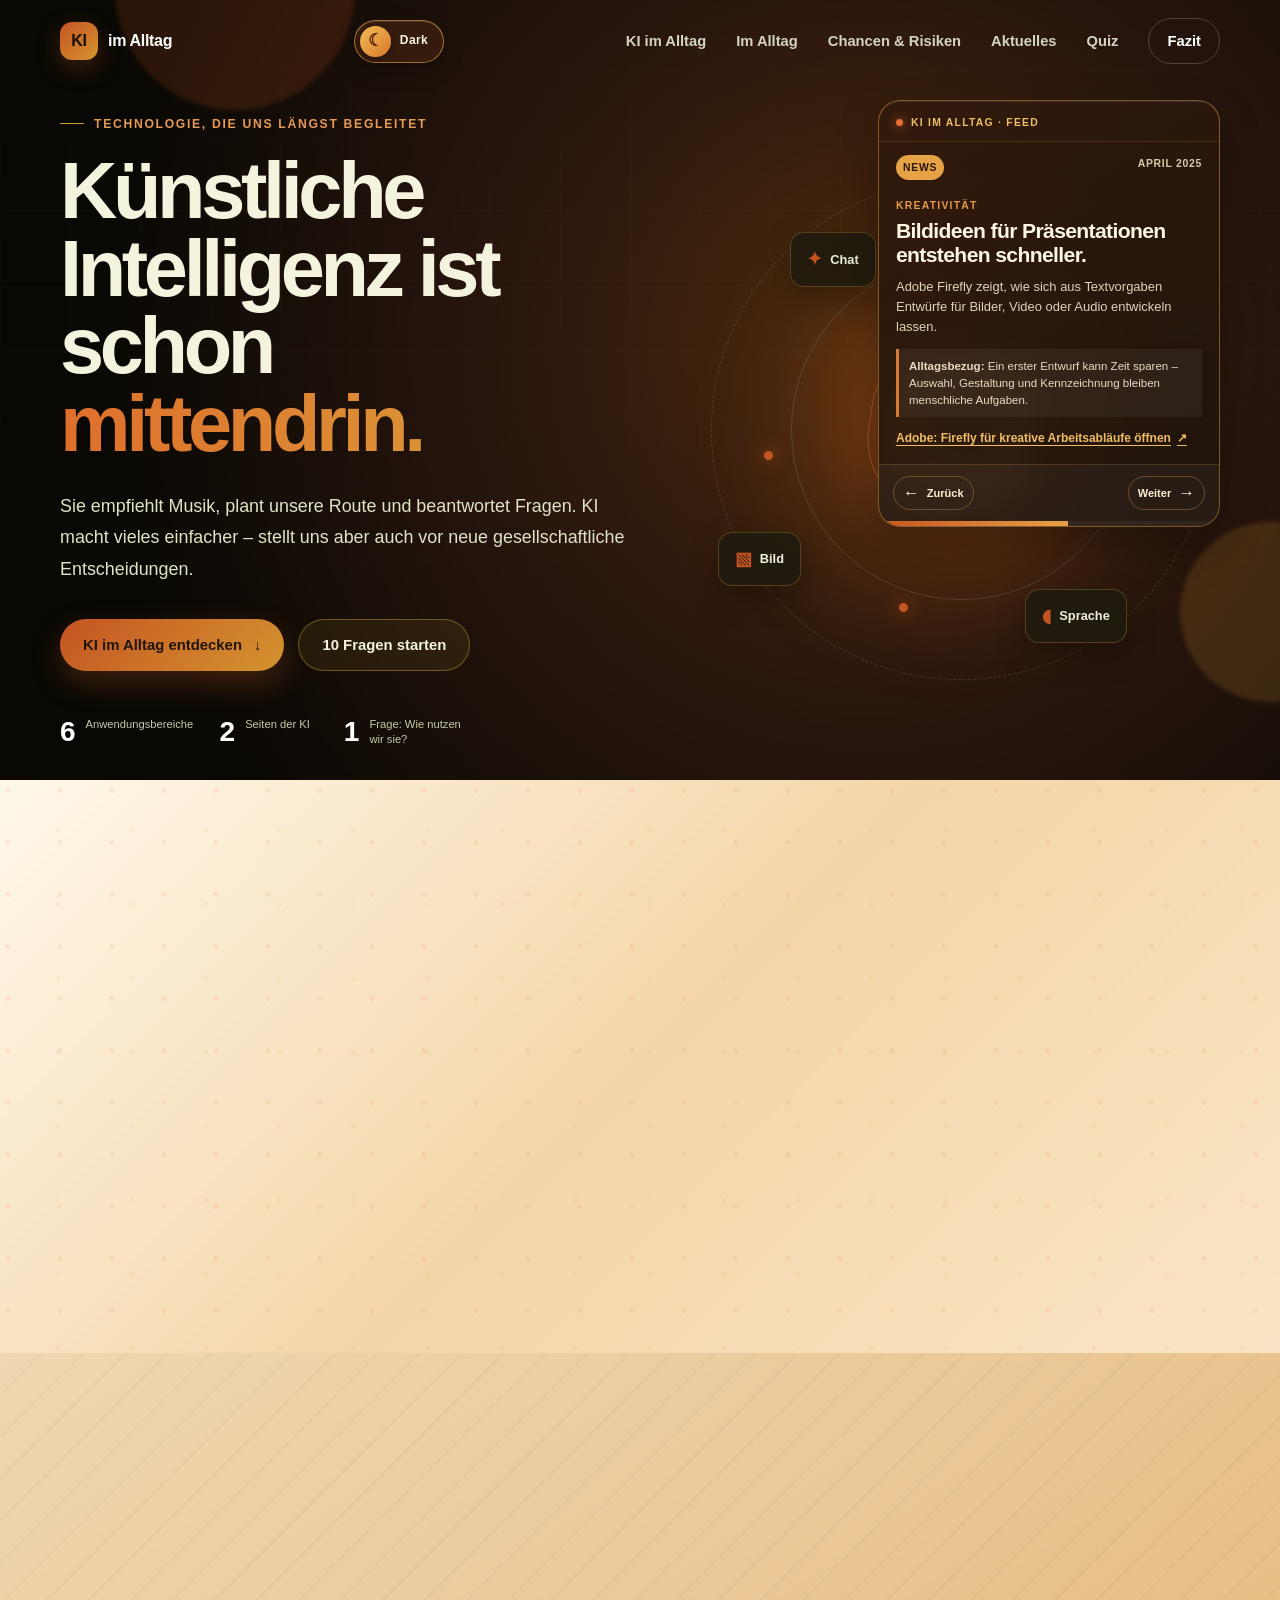
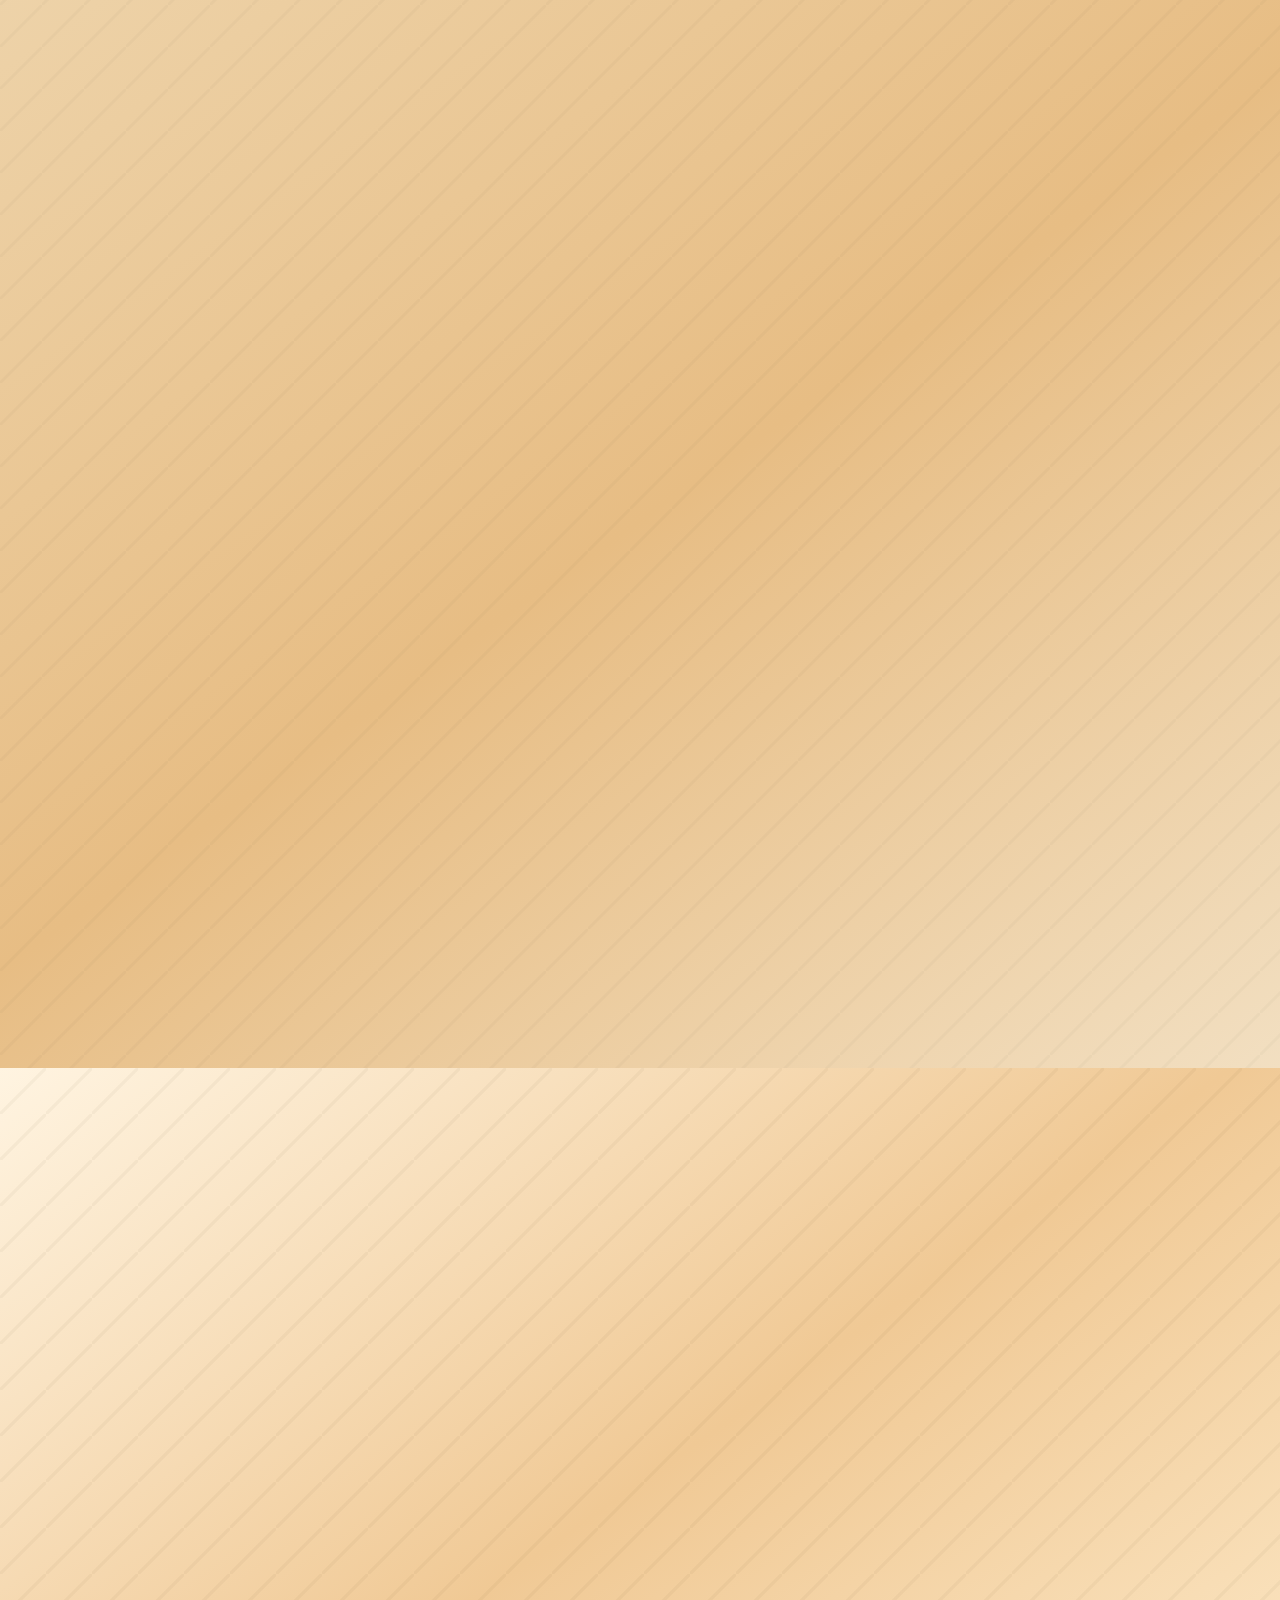
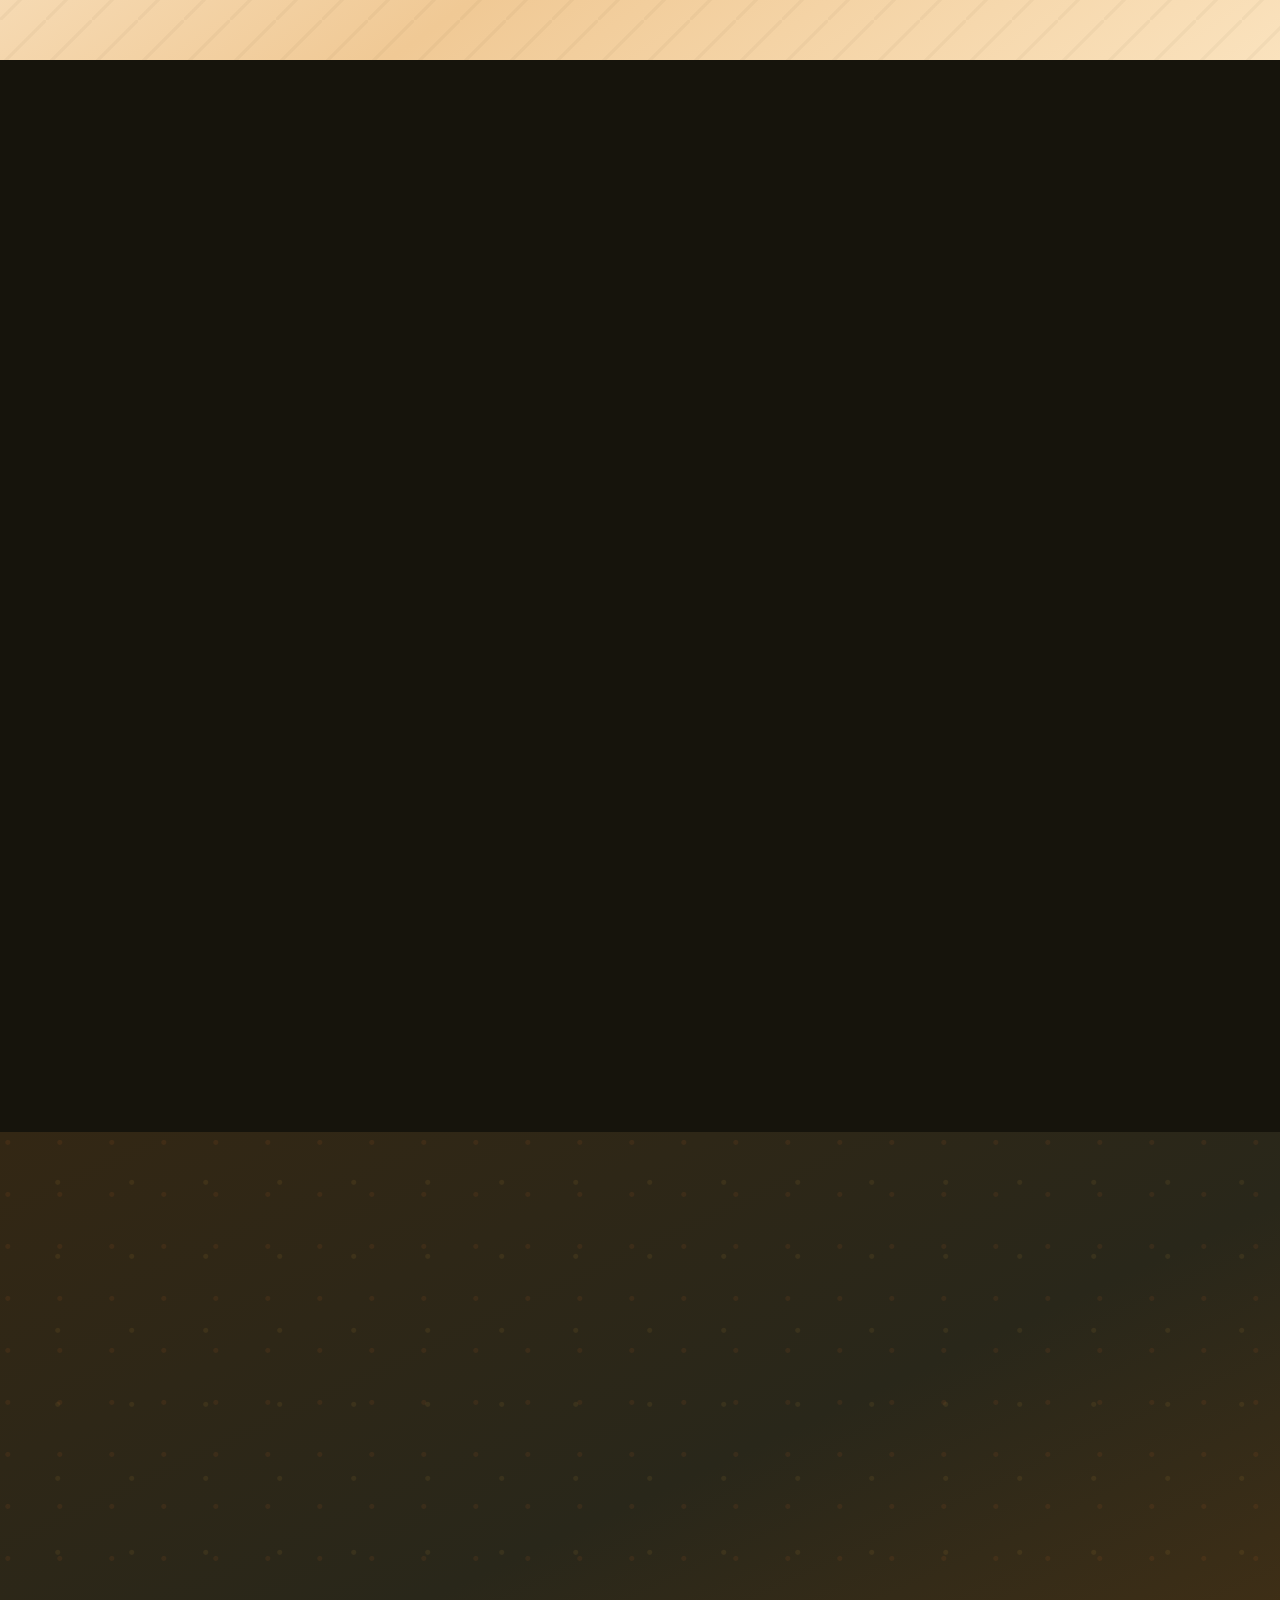
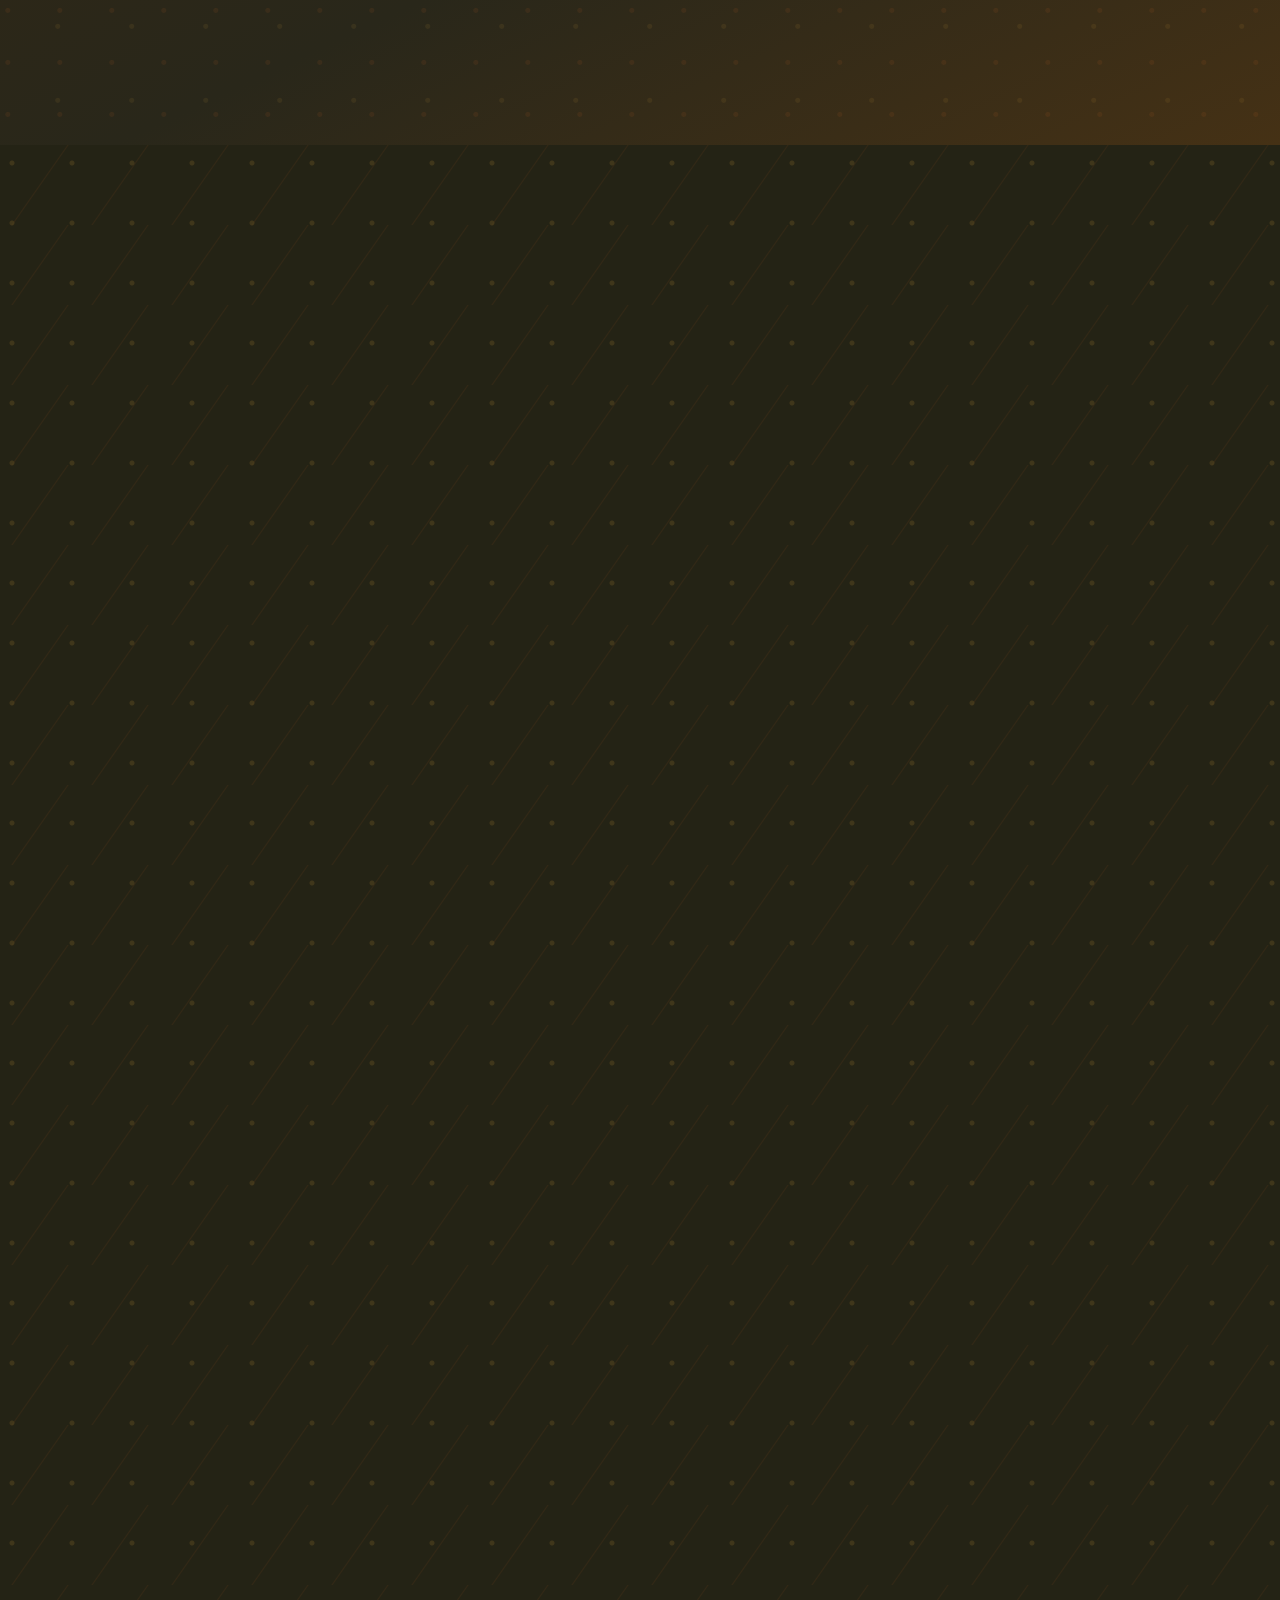
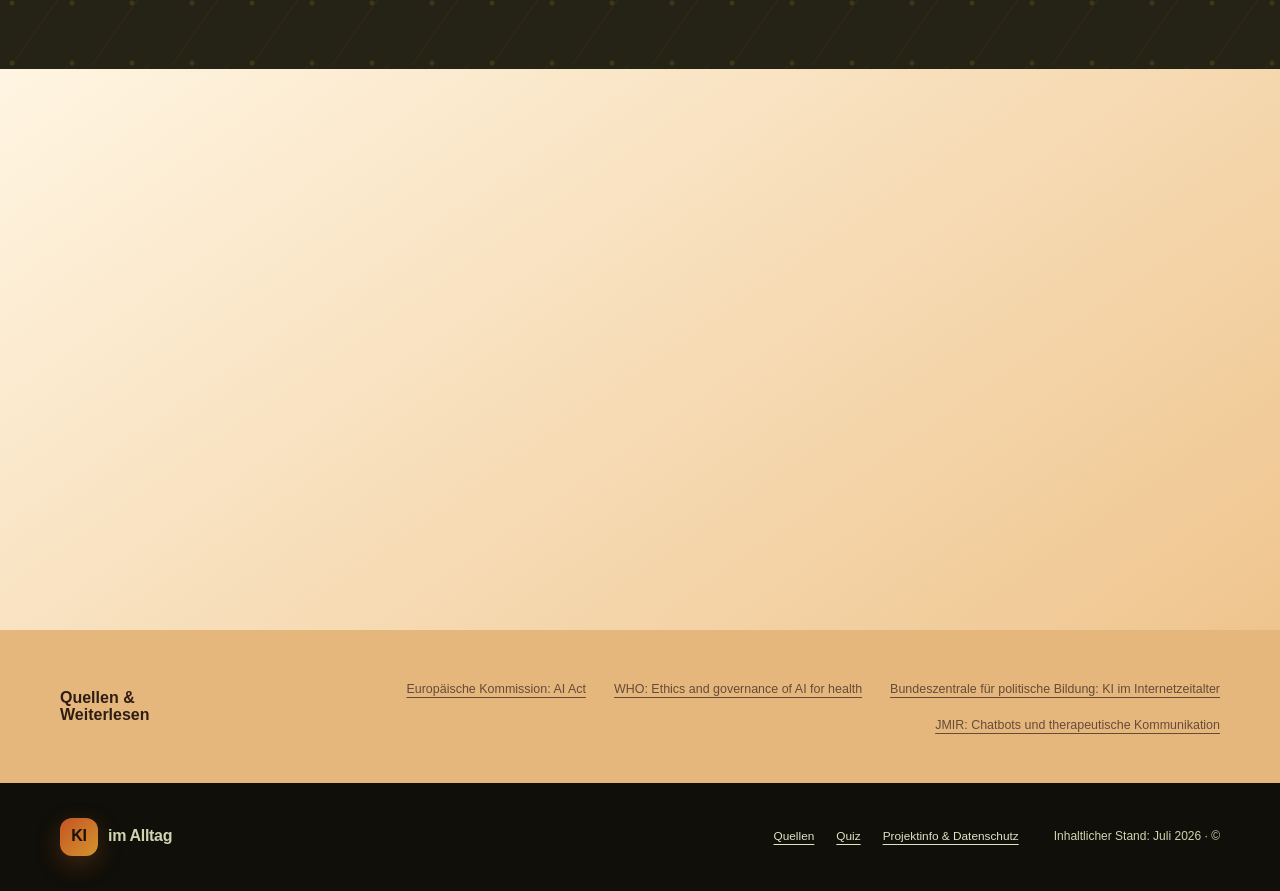
==== index.html @ ad18d6ef "Website aktualisiert" ====
<!doctype html>
<html lang="de">
<head>
  <meta charset="utf-8">
  <meta name="viewport" content="width=device-width, initial-scale=1">
  <meta name="description" content="Künstliche Intelligenz im Alltag: Anwendungen, Chancen, Risiken und ein Blick in die Zukunft.">
  <title>KI im Alltag | Chancen & Herausforderungen</title>
  <link rel="stylesheet" href="style.css">
  <script src="theme.js" defer></script>
  <script src="script.js" defer></script>
  <script src="newsfeed.js" defer></script>
  <script src="embed.js" defer></script>
</head>
<body>
  <a class="skip-link" href="#inhalt">Direkt zum Inhalt</a>
  <div class="progress" aria-hidden="true"><span id="progress-bar"></span></div>

  <header class="site-header" id="start">
    <nav class="nav container" aria-label="Hauptnavigation">
      <a class="logo" href="#start" aria-label="KI im Alltag – Startseite">
        <span class="logo-mark" aria-hidden="true">KI</span>
        <span>im Alltag</span>
      </a>
      <button class="nav-toggle" type="button" aria-expanded="false" aria-controls="nav-links">
        <span class="sr-only">Menü öffnen</span>
        <span></span><span></span><span></span>
      </button>
      <button class="theme-toggle" type="button" data-theme-toggle aria-pressed="false" aria-label="Dunkles Design aktivieren"><span class="theme-toggle-label">Dunkel</span></button>
      <div class="nav-links" id="nav-links">
        <a href="#grundlagen">KI im Alltag</a>
        <a href="#alltag">Im Alltag</a>
        <a href="#chancen">Chancen & Risiken</a>
        <a href="#newsfeed">Aktuelles</a>
        <a href="quiz.html">Quiz</a>
        <a class="nav-cta" href="#fazit">Fazit</a>
      </div>
    </nav>
  </header>

  <main id="inhalt">
    <section class="hero">
      <div class="hero-glow hero-glow-one" aria-hidden="true"></div>
      <div class="hero-glow hero-glow-two" aria-hidden="true"></div>
      <div class="container hero-grid">
        <div class="hero-copy">
          <p class="eyebrow"><span></span> Technologie, die uns längst begleitet</p>
          <h1>Künstliche Intelligenz ist schon <em>mittendrin.</em></h1>
          <p class="hero-text">Sie empfiehlt Musik, plant unsere Route und beantwortet Fragen. KI macht vieles einfacher – stellt uns aber auch vor neue gesellschaftliche Entscheidungen.</p>
          <div class="hero-actions">
            <a class="button button-primary" href="#alltag">KI im Alltag entdecken <span aria-hidden="true">↓</span></a>
            <a class="button button-ghost" href="quiz.html">10 Fragen starten</a>
          </div>
          <ul class="hero-facts" aria-label="Themen der Website">
            <li><strong>6</strong><span>Anwendungsbereiche</span></li>
            <li><strong>2</strong><span>Seiten der KI</span></li>
            <li><strong>1</strong><span>Frage: Wie nutzen wir sie?</span></li>
          </ul>
        </div>

        <div class="hero-visual" aria-label="Illustration eines digitalen KI-Netzwerks">
          <div class="orbit orbit-one"></div>
          <div class="orbit orbit-two"></div>
          <div class="ai-core">
            <span class="core-label">KI</span>
            <span class="core-pulse"></span>
          </div>
          <div class="float-card card-chat"><span aria-hidden="true">✦</span> Chat</div>
          <div class="float-card card-route"><span aria-hidden="true">⌁</span> Route</div>
          <div class="float-card card-image"><span aria-hidden="true">▧</span> Bild</div>
          <div class="float-card card-voice"><span aria-hidden="true">◖</span> Sprache</div>
          <span class="node node-one"></span><span class="node node-two"></span>
          <span class="node node-three"></span><span class="node node-four"></span>
        </div>
      </div>
      <aside class="hero-newsfeed" id="newsfeed" data-newsfeed role="region" aria-roledescription="Karussell" aria-labelledby="newsfeed-heading">
        <p id="newsfeed-heading" class="hero-feed-label"><span aria-hidden="true"></span> KI im Alltag · Feed</p>
        <div class="hero-feed-meta"><span data-feed-type>Realer Use Case</span><span data-feed-date>Schule & Studium</span></div>
        <p class="hero-feed-category" data-feed-category>Lernen</p>
        <h2 data-feed-title>KI unterstützt beim Lernen – aber nicht beim Abschreiben.</h2>
        <p class="hero-feed-text" data-feed-text>Chatbots können Lernfragen erklären, Übungen vorbereiten und beim Strukturieren helfen.</p>
        <p class="hero-feed-relevance"><strong>Alltagsbezug:</strong> <span data-feed-relevance>Viele Schülerinnen, Schüler und Studierende nutzen solche Werkzeuge bereits beim Vorbereiten und Wiederholen.</span></p>
        <a class="hero-feed-source" data-feed-source href="https://www.kmk.org/aktuelles/pressearchiv/mitteilung/bildungsministerkonferenz-verabschiedet-handlungsempfehlung-zum-umgang-mit-kuenstlicher-intelligenz-1.html" target="_blank" rel="noopener">Quelle öffnen <span aria-hidden="true">↗</span></a>
        <div class="hero-feed-controls">
          <button class="hero-feed-button" type="button" data-feed-previous aria-label="Vorherigen Feed-Beitrag anzeigen"><span aria-hidden="true">←</span><span>Zurück</span></button>
          <button class="hero-feed-button" type="button" data-feed-next aria-label="Nächsten Feed-Beitrag anzeigen"><span>Weiter</span><span aria-hidden="true">→</span></button>
        </div>
        <div class="hero-feed-progress" aria-hidden="true"><span data-feed-progress></span></div>
        <p class="sr-only" data-feed-status aria-live="polite"></p>
      </aside>
    </section>

    <section class="section intro" id="grundlagen">
      <div class="container two-column reveal">
        <div>
          <p class="section-kicker">01 · Kurz eingeordnet</p>
          <h2>KI im Alltag – <span>kurz erklärt.</span></h2>
        </div>
        <div class="intro-copy">
          <p class="lead">KI begegnet uns vor allem dann, wenn ein Gerät aus vielen Möglichkeiten eine passende Hilfe für genau diesen Moment auswählt.</p>
          <p>Sie steckt zum Beispiel in einer Route bei Stau, in einem Vorschlag für den nächsten Song oder in einer Antwort auf eine Lernfrage. Wichtig: KI liefert Vorschläge. Ob sie passen und fair sind, prüfen weiterhin Menschen.</p>
          <div class="process" aria-label="Drei typische Alltagssituationen mit KI">
            <div><span>1</span><strong>Sprache</strong><small>Timer beim Kochen setzen</small></div>
            <i aria-hidden="true">→</i>
            <div><span>2</span><strong>Route</strong><small>Stau umfahren</small></div>
            <i aria-hidden="true">→</i>
            <div><span>3</span><strong>Idee</strong><small>Entwurf sichtbar machen</small></div>
          </div>
        </div>
      </div>
    </section>

    <section class="section applications" id="alltag">
      <div class="container">
        <div class="section-heading reveal">
          <div>
            <p class="section-kicker">02 · Anwendungen</p>
            <h2>Wo uns KI jeden Tag <span>begegnet</span></h2>
          </div>
          <p>Oft verwenden wir künstliche Intelligenz, ohne es bewusst zu merken. Diese sechs Beispiele zeigen, wie vielfältig ihr Einsatz bereits ist.</p>
        </div>

        <div class="card-grid">
          <a class="app-card app-chat reveal" href="chatbots.html">
            <div class="brand-cluster" aria-label="Logos von OpenAI, Claude, Gemini und Grok">
              <span class="brand-logo brand-openai"><img src="assets/logos/openai.svg" alt="OpenAI"></span>
              <span class="brand-logo brand-claude"><img src="assets/logos/anthropic.svg" alt="Claude von Anthropic"></span>
              <span class="brand-logo brand-gemini"><img src="assets/logos/gemini.svg" alt="Google Gemini"></span>
              <span class="brand-logo brand-grok"><img src="assets/logos/grok.svg" alt="Grok"></span>
            </div>
            <span class="card-number">01</span>
            <h3>Chatbots</h3>
            <p>Beim Lernen, Überarbeiten oder Planen helfen Chatbots, Gedanken zu sortieren. Wichtige Antworten sollten immer geprüft werden.</p>
            <span class="card-footer"><span class="tag">Kommunikation</span><span class="card-arrow" aria-hidden="true">↗</span></span>
          </a>
          <a class="app-card app-voice reveal" href="sprachassistenten.html">
            <div class="application-visual"><img src="assets/applications/sprachassistent.png" alt="Futuristische Darstellung eines Sprachassistenten mit Mikrofon und Schallwellen"></div>
            <span class="card-number">02</span>
            <h3>Sprachassistenten</h3>
            <p>Timer beim Kochen, Musik im Wohnzimmer oder eine Erinnerung für morgen: Sprache kann viele kleine Handgriffe ersetzen.</p>
            <span class="card-footer"><span class="tag">Sprache</span><span class="card-arrow" aria-hidden="true">↗</span></span>
          </a>
          <a class="app-card app-navigation reveal" href="navigation.html">
            <div class="application-visual"><img src="assets/applications/navigation.png" alt="Dreidimensionale Stadtkarte mit leuchtender Route und Zielmarkierung"></div>
            <span class="card-number">03</span>
            <h3>Navigation</h3>
            <p>Auf dem Weg zur Schule oder zum Arzt kann Navigation Stau erkennen, Alternativen zeigen und die Ankunft besser planbar machen.</p>
            <span class="card-footer"><span class="tag">Mobilität</span><span class="card-arrow" aria-hidden="true">↗</span></span>
          </a>
          <a class="app-card app-image reveal" href="bildgeneratoren.html">
            <div class="application-visual"><img src="assets/applications/bildgenerator.png" alt="Kreativmaschine, die aus einer Eingabe verschiedene Bildwelten erzeugt"></div>
            <span class="card-number">04</span>
            <h3>Bildgeneratoren</h3>
            <p>Für ein Plakat, Moodboard oder Präsentationsentwurf entstehen schnell Bildideen – ihre Herkunft muss dabei erkennbar bleiben.</p>
            <span class="card-footer"><span class="tag">Kreativität</span><span class="card-arrow" aria-hidden="true">↗</span></span>
          </a>
          <a class="app-card app-medicine reveal" href="medizin.html">
            <div class="application-visual"><img src="assets/applications/medizin.png" alt="Leuchtendes anatomisches Herz in einem KI-gestützten medizinischen Scanner"></div>
            <span class="card-number">05</span>
            <h3>Medizin</h3>
            <p>In Praxen und Kliniken kann KI auffällige Stellen in Bildern markieren. Fachleute entscheiden, was der Hinweis bedeutet.</p>
            <span class="card-footer"><span class="tag">Gesundheit</span><span class="card-arrow" aria-hidden="true">↗</span></span>
          </a>
          <a class="app-card app-drive reveal" href="autonomes-fahren.html">
            <div class="application-visual"><img src="assets/applications/autonomes-fahren.png" alt="Futuristisches Fahrzeug mit sichtbaren Sensorfeldern in einer Modellstadt"></div>
            <span class="card-number">06</span>
            <h3>Autonomes Fahren</h3>
            <p>Robotaxis zeigen bereits, wie KI Fahrten übernehmen kann. Sicherheit, klare Regeln und menschliche Hilfe bleiben entscheidend.</p>
            <span class="card-footer"><span class="tag">Zukunft</span><span class="card-arrow" aria-hidden="true">↗</span></span>
          </a>
        </div>
      </div>
    </section>

    <section class="local-context" aria-labelledby="deutschland-alltag">
      <div class="container">
        <div class="section-heading reveal"><div><p class="section-kicker">Alltag bei uns</p><h2>KI in Situationen, die <span>wir kennen.</span></h2></div><p>Diese Beispiele brauchen keine Zukunft: Sie können heute auf dem Handy, zu Hause oder unterwegs vorkommen.</p></div>
        <div class="local-grid">
          <article class="local-card reveal"><span>01</span><h3>Auf dem Schulweg</h3><p>Eine Karten-App schlägt vor dem Losfahren eine Route vor, warnt bei Stau und hilft beim Vergleich von Fußweg, Fahrrad oder Bus und Bahn.</p></article>
          <article class="local-card reveal"><span>02</span><h3>Zu Hause</h3><p>Per Sprachbefehl einen Timer beim Kochen stellen, Musik starten oder für den nächsten Morgen an einen Termin erinnern lassen.</p></article>
          <article class="local-card reveal"><span>03</span><h3>Für Schule & Freizeit</h3><p>Ein Chatbot kann beim Strukturieren einer Präsentation helfen oder Bildideen liefern. Fakten, Quellen und Kennzeichnung bleiben eigene Aufgaben.</p></article>
        </div>
      </div>
    </section>

    <section class="section balance" id="chancen">
      <div class="container">
        <div class="section-heading section-heading-light reveal">
          <div>
            <p class="section-kicker">03 · Abwägen</p>
            <h2>Zwei Seiten derselben <span>Technologie</span></h2>
          </div>
          <p>KI ist weder automatisch gut noch schlecht. Entscheidend sind ihr Zweck, die verwendeten Daten und die Regeln, nach denen sie eingesetzt wird.</p>
        </div>

        <div class="balance-grid">
          <article class="balance-card chance reveal">
            <div class="balance-title"><span aria-hidden="true">↗</span><div><small>Potenzial</small><h3>Chancen</h3></div></div>
            <ul>
              <li><span>01</span><div><strong>Zeit sparen</strong><p>Wiederkehrende Aufgaben können schneller erledigt werden.</p></div></li>
              <li><span>02</span><div><strong>Menschen unterstützen</strong><p>Übersetzungen, Vorlesefunktionen und Assistenzsysteme können Barrieren abbauen.</p></div></li>
              <li><span>03</span><div><strong>Muster erkennen</strong><p>Große Datenmengen lassen sich etwa in Medizin und Forschung auswerten.</p></div></li>
              <li><span>04</span><div><strong>Kreativität erweitern</strong><p>KI kann Entwürfe, Ideen und neue Darstellungsformen liefern.</p></div></li>
            </ul>
          </article>

          <article class="balance-card risk reveal">
            <div class="balance-title"><span aria-hidden="true">!</span><div><small>Verantwortung</small><h3>Herausforderungen</h3></div></div>
            <ul>
              <li><span>01</span><div><strong>Fehler und Vorurteile</strong><p>Einseitige Trainingsdaten können zu falschen oder unfairen Ergebnissen führen.</p></div></li>
              <li><span>02</span><div><strong>Datenschutz</strong><p>Persönliche und sensible Informationen dürfen nicht unbedacht eingegeben werden.</p></div></li>
              <li><span>03</span><div><strong>Täuschend echte Inhalte</strong><p>Deepfakes erschweren die Unterscheidung zwischen echt und künstlich.</p></div></li>
              <li><span>04</span><div><strong>Veränderung der Arbeit</strong><p>Berufe und Aufgaben wandeln sich; neue Kenntnisse werden wichtiger.</p></div></li>
            </ul>
          </article>
        </div>
      </div>
    </section>

    <section class="section responsibility">
      <div class="container responsibility-grid reveal">
        <div class="responsibility-copy">
          <p class="section-kicker">04 · Verantwortung</p>
          <h2>KI nutzen – aber <span>mitdenken.</span></h2>
          <p>Im Alltag sind KI-Systeme oft bequem und schnell. Gerade deshalb lohnt es sich, Ergebnisse zu prüfen, persönliche Daten zu schützen und bei wichtigen Entscheidungen Menschen einzubeziehen.</p>
          <a class="text-link" href="https://commission.europa.eu/news-and-media/news/ai-act-enters-force-2024-08-01_en" target="_blank" rel="noopener">Mehr zum europäischen KI-Gesetz <span aria-hidden="true">↗</span></a>
        </div>
        <ol class="rules">
          <li><span>01</span><div><strong>Antworten prüfen</strong><p>Wichtige Aussagen mit zuverlässigen Quellen vergleichen.</p></div></li>
          <li><span>02</span><div><strong>Daten schützen</strong><p>Keine Passwörter oder vertraulichen Informationen eingeben.</p></div></li>
          <li><span>03</span><div><strong>KI kennzeichnen</strong><p>Offen angeben, wenn Texte oder Bilder mit KI entstanden sind.</p></div></li>
          <li><span>04</span><div><strong>Selbst entscheiden</strong><p>KI als Werkzeug einsetzen – nicht als Ersatz für eigenes Denken.</p></div></li>
        </ol>
      </div>
    </section>

    <section class="section signals" id="stimmen">
      <div class="container">
        <div class="section-heading reveal">
          <div><p class="section-kicker">05 · KI in echt</p><h2>Sehen, was heute schon <span>möglich ist.</span></h2></div>
          <p>Videos und Beiträge werden aus Datenschutzgründen erst geladen, wenn du dich bewusst dafür entscheidest.</p>
        </div>
        <div class="media-wall">
          <article class="media-card media-astra reveal" data-provider="youtube" data-embed-url="https://www.youtube-nocookie.com/embed/nXVvvRhiGjI">
            <div class="media-preview" aria-hidden="true"><span class="media-provider">Google DeepMind</span><span class="media-play">▶</span><i></i><i></i><i></i></div>
            <div class="media-copy"><p class="signal-type">Video · Multimodale Assistenz</p><h3>Project Astra sieht und hört mit</h3><p>Der Forschungsprototyp zeigt, wie ein Assistent Gegenstände, Sprache und die Umgebung gemeinsam verstehen kann.</p><p class="privacy-note">Beim Laden wird eine Verbindung zu YouTube hergestellt.</p><div class="media-actions"><button class="load-embed" type="button">Inhalt laden</button><a href="https://www.youtube.com/watch?v=nXVvvRhiGjI" target="_blank" rel="noopener">Direkt öffnen ↗</a></div></div>
          </article>
          <article class="media-card media-waymo reveal" data-provider="youtube" data-embed-url="https://www.youtube-nocookie.com/embed/NPuqXnagtCw">
            <div class="media-preview" aria-hidden="true"><span class="media-provider">Waymo</span><span class="media-play">▶</span><i></i><i></i><i></i></div>
            <div class="media-copy"><p class="signal-type">Video · Autonomes Fahren</p><h3>Eine Fahrt ohne Fahrer buchen</h3><p>Das offizielle Video zeigt, wie Menschen ein autonomes Fahrzeug im Alltag bestellen und nutzen.</p><p class="privacy-note">Beim Laden wird eine Verbindung zu YouTube hergestellt.</p><div class="media-actions"><button class="load-embed" type="button">Inhalt laden</button><a href="https://www.youtube.com/watch?v=NPuqXnagtCw" target="_blank" rel="noopener">Direkt öffnen ↗</a></div></div>
          </article>
          <article class="media-card media-openai reveal" data-provider="x" data-embed-url="https://x.com/OpenAI/status/1950240351547248941">
            <div class="media-preview" aria-hidden="true"><span class="media-provider">OpenAI auf X</span><span class="media-quote">„</span><i></i><i></i><i></i></div>
            <div class="media-copy"><p class="signal-type">Social-Media-Post · Lernen</p><h3>Study Mode statt fertiger Lösung</h3><p>OpenAI beschreibt, wie ChatGPT Lernende über Rückfragen und einzelne Schritte unterstützen soll.</p><p class="privacy-note">Beim Laden wird eine Verbindung zu X hergestellt.</p><div class="media-actions"><button class="load-embed" type="button">Beitrag laden</button><a href="https://x.com/OpenAI/status/1950240351547248941" target="_blank" rel="noopener">Direkt öffnen ↗</a></div></div>
          </article>
          <article class="media-card media-firefly reveal" data-provider="article" data-embed-url="https://blog.adobe.com/en/publish/2025/04/24/adobe-firefly-next-evolution-creative-ai-is-here">
            <div class="media-preview" aria-hidden="true"><span class="media-provider">Adobe Firefly</span><span class="media-frame"></span><i></i><i></i><i></i></div>
            <div class="media-copy"><p class="signal-type">News-Beitrag · Kreativität</p><h3>Text wird zu Bild, Video und Audio</h3><p>Adobe zeigt anhand realer Produktbeispiele, wie generative KI kreative Arbeitsabläufe verändert.</p><p class="privacy-note">Beim Laden wird die offizielle Adobe-Seite eingebettet.</p><div class="media-actions"><button class="load-embed" type="button">Beitrag laden</button><a href="https://blog.adobe.com/en/publish/2025/04/24/adobe-firefly-next-evolution-creative-ai-is-here" target="_blank" rel="noopener">Direkt öffnen ↗</a></div></div>
          </article>
        </div>
        <div class="media-status" aria-live="polite"></div>
      </div>
    </section>

    <section class="section future" id="fazit">
      <div class="container future-inner reveal">
        <p class="section-kicker">06 · Ausblick</p>
        <h2>Die Zukunft ist nicht nur eine Frage dessen, <span>was KI kann.</span></h2>
          <p>Sie ist vor allem eine Frage dessen, wie wir sie einsetzen wollen. Unser Fazit: KI ist ein Werkzeug, das im Alltag helfen kann – bei wichtigen Entscheidungen darf sie Menschen, Fachwissen und Verantwortung jedoch nicht ersetzen.</p>
        <a class="button button-primary" href="#start">Zurück nach oben <span aria-hidden="true">↑</span></a>
      </div>
    </section>

    <section class="sources" id="quellen" aria-labelledby="sources-heading">
      <div class="container">
        <h2 id="sources-heading">Quellen & Weiterlesen</h2>
        <ul>
          <li><a href="https://commission.europa.eu/news-and-media/news/ai-act-enters-force-2024-08-01_en" target="_blank" rel="noopener">Europäische Kommission: AI Act</a></li>
          <li><a href="https://www.who.int/publications/b/58847" target="_blank" rel="noopener">WHO: Ethics and governance of AI for health</a></li>
          <li><a href="https://www.bpb.de/themen/medien-journalismus/medienpolitik/572818/kuenstliche-intelligenz-im-internetzeitalter/" target="_blank" rel="noopener">Bundeszentrale für politische Bildung: KI im Internetzeitalter</a></li>
          <li><a href="https://pubmed.ncbi.nlm.nih.gov/40397927/" target="_blank" rel="noopener">JMIR: Chatbots und therapeutische Kommunikation</a></li>
        </ul>
      </div>
    </section>
  </main>

  <footer class="site-footer">
    <div class="container footer-inner">
      <a class="logo" href="#start"><span class="logo-mark" aria-hidden="true">KI</span><span>im Alltag</span></a>
      <nav class="footer-links" aria-label="Fußnavigation"><a href="#quellen">Quellen</a><a href="quiz.html">Quiz</a><a href="projektinfo.html">Projektinfo & Datenschutz</a></nav>
      <p>Inhaltlicher Stand: Juli 2026 · © <span id="year"></span></p>
    </div>
  </footer>
</body>
</html>
---- style.css ----
:root {
  --bg: #27150d;
  --bg-soft: #3b2114;
  --ink: #2e1d13;
  --muted: #664b39;
  --white: #fff8ec;
  --line: #d9b98a;
  --violet: #c45422;
  --violet-dark: #873213;
  --cyan: #d5942f;
  --green: #bd6228;
  --pink: #c45422;
  --orange: #d5942f;
  --shadow: 0 22px 60px rgba(82, 45, 18, .14);
  --radius: 24px;
}

* { box-sizing: border-box; }
html { scroll-behavior: smooth; }
body {
  margin: 0;
  color: var(--ink);
  background: var(--white);
  font-family: Aptos, "Segoe UI", Arial, sans-serif;
  line-height: 1.65;
  -webkit-font-smoothing: antialiased;
}
body.menu-open { overflow: hidden; }
a { color: inherit; }
button, a { -webkit-tap-highlight-color: transparent; }
.container { width: min(1160px, calc(100% - 40px)); margin-inline: auto; }
.section { padding: 110px 0; }
.skip-link { position: fixed; left: 16px; top: -80px; z-index: 999; padding: 10px 16px; background: #e8e8d8; border-radius: 10px; }
.skip-link:focus { top: 16px; }
.sr-only { position: absolute; width: 1px; height: 1px; padding: 0; margin: -1px; overflow: hidden; clip: rect(0, 0, 0, 0); white-space: nowrap; border: 0; }
.progress { position: fixed; inset: 0 0 auto; height: 3px; z-index: 1000; }
.progress span { display: block; width: 0; height: 100%; background: linear-gradient(90deg, var(--violet), var(--cyan)); }

.site-header { position: absolute; inset: 0 0 auto; z-index: 50; color: white; }
.nav { min-height: 82px; display: flex; align-items: center; justify-content: space-between; }
.logo { display: inline-flex; align-items: center; gap: 10px; color: inherit; text-decoration: none; font-weight: 750; letter-spacing: -.02em; }
.logo-mark { display: grid; place-items: center; width: 38px; height: 38px; color: #171109; background: linear-gradient(135deg, var(--violet), var(--cyan)); border-radius: 12px; box-shadow: 0 8px 25px rgba(217, 104, 39, .26); }
.nav-links { display: flex; align-items: center; gap: 30px; }
.nav-links a { color: #d3d5c0; text-decoration: none; font-size: .92rem; font-weight: 650; transition: color .2s ease; }
.nav-links a:hover, .nav-links a:focus-visible { color: white; }
.nav-links .nav-cta { color: white; padding: 10px 18px; border: 1px solid rgba(255,255,255,.2); border-radius: 999px; }
.nav-toggle { display: none; padding: 8px; background: transparent; border: 0; }
.nav-toggle span:not(.sr-only) { display: block; width: 24px; height: 2px; margin: 5px; background: white; transition: .25s ease; }
.theme-toggle { display: inline-flex; align-items: center; gap: 9px; min-height: 43px; padding: 4px 15px 4px 5px; color: #fff4df; background: rgba(62,31,16,.76); border: 1px solid rgba(239,173,79,.58); border-radius: 999px; box-shadow: 0 8px 22px rgba(10,5,1,.2), inset 0 1px 0 rgba(255,255,255,.12); font: inherit; font-size: .75rem; font-weight: 900; letter-spacing: .03em; cursor: pointer; transition: transform .2s ease, background .2s ease, border-color .2s ease, box-shadow .2s ease; }.theme-toggle::before { content: "☾"; display: grid; place-items: center; width: 31px; height: 31px; color: #5b260f; background: linear-gradient(135deg, #f3bd58, #d87728); border: 0; border-radius: 50%; box-shadow: 0 3px 9px rgba(0,0,0,.18); font: 900 1.05rem/1 "Segoe UI Symbol", sans-serif; }.theme-toggle.is-dark-active { color: #f8e2b2; background: rgba(13,10,7,.74); border-color: rgba(255,219,148,.4); }.theme-toggle.is-dark-active::before { content: "☀"; color: #9a4215; background: linear-gradient(135deg, #fff5ce, #edb14e); }.theme-toggle:hover { border-color: #f4c361; box-shadow: 0 11px 25px rgba(10,5,1,.28), inset 0 1px 0 rgba(255,255,255,.16); transform: translateY(-2px); }.theme-toggle:focus-visible { outline: 3px solid #ffd77b; outline-offset: 4px; }

.hero { position: relative; min-height: 780px; display: grid; align-items: center; overflow: hidden; color: #f4f3de; background: radial-gradient(circle at 68% 44%, #4b2a0d 0, var(--bg) 40%, #090804 80%); }
.hero::before { content: ""; position: absolute; inset: 0; opacity: .14; background-image: linear-gradient(rgba(255,255,255,.12) 1px, transparent 1px), linear-gradient(90deg, rgba(255,255,255,.12) 1px, transparent 1px); background-size: 70px 70px; mask-image: linear-gradient(to bottom, transparent, black 25%, transparent 90%); }
.hero-grid { position: relative; display: grid; grid-template-columns: 1.05fr .95fr; align-items: center; gap: 70px; padding-top: 80px; }
.hero-copy { position: relative; z-index: 2; }
.eyebrow, .section-kicker { margin: 0 0 18px; color: var(--violet); font-size: .76rem; font-weight: 800; letter-spacing: .14em; text-transform: uppercase; }
.eyebrow { display: flex; align-items: center; gap: 10px; color: #e69a55; }
.eyebrow span { width: 24px; height: 1px; background: var(--cyan); }
h1, h2, h3 { font-family: Bahnschrift, "Arial Narrow", Impact, sans-serif; }
h1 { max-width: 700px; margin: 0; font-size: clamp(3.4rem, 6.2vw, 6.1rem); line-height: .98; letter-spacing: -.055em; }
h1 em { display: block; color: transparent; font-style: normal; background: linear-gradient(90deg, #df6f2b, #d9a43d); background-clip: text; -webkit-background-clip: text; }
.hero-text { max-width: 650px; margin: 28px 0 0; color: #e0e3c7; font-size: 1.12rem; line-height: 1.75; }
.hero-actions { display: flex; flex-wrap: wrap; gap: 14px; margin-top: 34px; }
.button { display: inline-flex; align-items: center; justify-content: center; gap: 12px; min-height: 52px; padding: 0 23px; border: 0; border-radius: 999px; text-decoration: none; font: inherit; font-size: .93rem; font-weight: 750; cursor: pointer; transition: transform .2s ease, box-shadow .2s ease, background .2s ease; }
.button:hover { transform: translateY(-2px); }
.button-primary { color: #21150c; background: linear-gradient(135deg, var(--violet), var(--cyan)); box-shadow: 0 12px 30px rgba(217, 104, 39, .25); }
.button-ghost { color: #f4f3de; background: rgba(255,197,51,.08); border: 1px solid rgba(255,211,78,.32); }
.hero-facts { display: flex; gap: 34px; margin: 46px 0 0; padding: 0; list-style: none; }
.hero-facts li { display: grid; grid-template-columns: auto auto; gap: 0 10px; align-items: center; }
.hero-facts strong { grid-row: span 2; color: white; font-size: 1.75rem; line-height: 1; }
.hero-facts span { max-width: 100px; color: #c5c9a9; font-size: .7rem; line-height: 1.3; }

.hero-visual { position: relative; min-height: 520px; display: grid; place-items: center; }
.hero-visual::before { content: ""; position: absolute; width: 310px; height: 310px; background: rgba(255,123,36, .2); filter: blur(60px); border-radius: 50%; }
.ai-core { position: relative; z-index: 3; display: grid; place-items: center; width: 150px; height: 150px; border: 1px solid rgba(255,211,78,.4); border-radius: 42%; background: linear-gradient(145deg, #d96827, #d9a43d); box-shadow: inset 0 0 35px rgba(255,255,255,.12), 0 0 80px rgba(217,104,39,.32); transform: rotate(8deg); color: #1b170b; }
.core-label { font-size: 3.2rem; font-weight: 850; letter-spacing: -.07em; transform: rotate(-8deg); }
.core-pulse { position: absolute; inset: -18px; border: 1px solid rgba(217,104,39,.55); border-radius: 44%; animation: corePulse 2.6s ease-out infinite; }
.orbit { position: absolute; border: 1px solid rgba(176,191,215,.18); border-radius: 50%; }
.orbit-one { width: 340px; height: 340px; }
.orbit-two { width: 500px; height: 500px; border-style: dashed; animation: spin 34s linear infinite; }
.float-card { position: absolute; z-index: 4; display: flex; align-items: center; gap: 8px; padding: 11px 16px; color: #eff0da; background: rgba(31,27,15,.88); border: 1px solid rgba(255,211,78,.22); border-radius: 14px; box-shadow: 0 12px 30px rgba(0,0,0,.25); backdrop-filter: blur(10px); font-size: .8rem; font-weight: 700; animation: float 5s ease-in-out infinite; }
.float-card span { color: var(--violet); font-size: 1.15rem; }
.card-chat { top: 12%; left: 17%; }
.card-route { top: 24%; right: 1%; animation-delay: -1.4s; }
.card-image { bottom: 20%; left: 3%; animation-delay: -2.6s; }
.card-voice { bottom: 9%; right: 18%; animation-delay: -3.7s; }
.node { position: absolute; width: 9px; height: 9px; background: var(--violet); border-radius: 50%; box-shadow: 0 0 18px var(--violet); }
.node-one { top: 18%; left: 42%; }.node-two { top: 48%; right: 8%; }.node-three { bottom: 15%; left: 38%; }.node-four { top: 54%; left: 12%; }
.hero-glow { position: absolute; border-radius: 50%; filter: blur(2px); opacity: .18; }
.hero-glow-one { width: 240px; height: 240px; top: -130px; left: 9%; background: var(--violet); }
.hero-glow-two { width: 180px; height: 180px; right: -80px; bottom: 10%; background: var(--cyan); }
.hero-newsfeed { position: absolute; top: 100px; right: max(24px, calc((100vw - 1160px) / 2)); z-index: 7; width: min(342px, calc(100vw - 48px)); overflow: hidden; color: #f8f0dc; background: linear-gradient(145deg, rgba(50,26,13,.94), rgba(29,20,12,.95)); border: 1px solid rgba(239,173,79,.44); border-radius: 22px; box-shadow: 0 20px 44px rgba(0,0,0,.3), inset 0 1px 0 rgba(255,255,255,.08); backdrop-filter: blur(14px); }.hero-feed-label { display: flex; align-items: center; gap: 8px; margin: 0; padding: 13px 17px 10px; color: #f0bd65; border-bottom: 1px solid rgba(239,173,79,.17); font-size: .65rem; font-weight: 900; letter-spacing: .12em; text-transform: uppercase; }.hero-feed-label span { width: 7px; height: 7px; background: #e66e31; border-radius: 50%; box-shadow: 0 0 11px #e66e31; }.hero-feed-meta { display: flex; justify-content: space-between; gap: 12px; padding: 13px 17px 0; color: #d9c9a7; font-size: .65rem; font-weight: 800; letter-spacing: .07em; text-transform: uppercase; }.hero-feed-meta span:first-child { color: #2b170b; background: #e6a247; border-radius: 999px; padding: 4px 7px; }.hero-feed-category { margin: 17px 17px 5px; color: #e59a45; font-size: .65rem; font-weight: 900; letter-spacing: .12em; text-transform: uppercase; }.hero-feed h2, .hero-newsfeed h2 { margin: 0 17px; color: #fff6e4; font-size: 1.32rem; line-height: 1.13; letter-spacing: -.03em; }.hero-feed-text { margin: 10px 17px 0; color: #ded3b9; font-size: .81rem; line-height: 1.55; }.hero-feed-relevance { margin: 12px 17px 0; padding: 9px 10px; color: #e8ddc4; border-left: 3px solid #d77b31; background: rgba(255,255,255,.05); font-size: .72rem; line-height: 1.45; }.hero-feed-source { display: inline-flex; gap: 6px; margin: 12px 17px 15px; color: #f0bd65; font-size: .75rem; font-weight: 850; text-decoration-thickness: 1px; text-underline-offset: 3px; }.hero-feed-source:hover { color: #fff3d2; }.hero-feed-controls { display: flex; justify-content: space-between; gap: 10px; padding: 11px 14px; border-top: 1px solid rgba(239,173,79,.17); background: rgba(255,255,255,.035); }.hero-feed-button { display: inline-flex; align-items: center; gap: 7px; min-height: 34px; padding: 0 9px; color: #fff0d1; background: transparent; border: 1px solid rgba(239,173,79,.32); border-radius: 999px; font: inherit; font-size: .69rem; font-weight: 850; cursor: pointer; transition: transform .2s ease, color .2s ease, background .2s ease; }.hero-feed-button span[aria-hidden="true"] { font: 900 1.05rem/1 Arial, sans-serif; }.hero-feed-button:hover { color: #281508; background: #e6a247; transform: translateY(-1px); }.hero-feed-progress { height: 5px; overflow: hidden; background: rgba(255,255,255,.08); }.hero-feed-progress span { display: block; width: 0; height: 100%; background: linear-gradient(90deg, #c65521, #e6a247); }

h2 { margin: 0; font-size: clamp(2.3rem, 4vw, 4rem); line-height: 1.08; letter-spacing: -.05em; }
h2 span { color: var(--violet); }
.two-column { display: grid; grid-template-columns: .85fr 1.15fr; gap: 110px; }
.intro { position: relative; overflow: hidden; background: linear-gradient(135deg, #b7b497 0%, #c8bd91 48%, #afb39a 100%); }
.intro::before, .responsibility::before { content: ""; position: absolute; inset: 0; pointer-events: none; opacity: .5; background-image: radial-gradient(circle at 15% 20%, rgba(217,104,39,.18) 0 2px, transparent 3px), radial-gradient(circle at 78% 68%, rgba(217,164,61,.18) 0 2px, transparent 3px); background-size: 52px 52px, 74px 74px; animation: patternDrift 18s linear infinite; }
.intro .container, .responsibility .container { position: relative; z-index: 1; }
.intro-copy .lead { margin-top: 0; color: var(--ink); font-size: 1.28rem; font-weight: 600; line-height: 1.55; }
.intro-copy > p:not(.lead) { color: var(--muted); }
.process { display: grid; grid-template-columns: 1fr auto 1fr auto 1fr; align-items: center; gap: 14px; margin-top: 35px; }
.process div { min-width: 0; padding: 18px; border: 1px solid #8f9377; border-radius: 16px; background: #d7d2b6; }
.process span { display: grid; place-items: center; width: 25px; height: 25px; margin-bottom: 18px; color: #242514; background: var(--violet); border-radius: 50%; font-size: .7rem; font-weight: 800; }
.process strong, .process small { display: block; }
.process small { margin-top: 2px; color: var(--muted); font-size: .68rem; line-height: 1.3; }
.process i { color: #a9b2c1; font-style: normal; }

.applications { position: relative; overflow: hidden; background: #beb38d; }
.applications::before { content: ""; position: absolute; inset: 0; opacity: .35; background-image: linear-gradient(135deg, transparent 47%, rgba(31,29,16,.11) 48%, rgba(31,29,16,.11) 52%, transparent 53%); background-size: 42px 42px; animation: patternDrift 22s linear infinite; }
.applications .container { position: relative; z-index: 1; }
.section-heading { display: flex; align-items: end; justify-content: space-between; gap: 60px; margin-bottom: 52px; }
.section-heading > p { max-width: 450px; margin: 0 0 4px; color: var(--muted); }
.card-grid { display: grid; grid-template-columns: repeat(3, 1fr); gap: 18px; }
.app-card { position: relative; min-height: 438px; padding: 24px 24px 30px; overflow: hidden; color: inherit; text-decoration: none; background: linear-gradient(145deg, #dedfca, #bfc3a9); border: 1px solid rgba(47,46,24,.24); border-radius: 22px; box-shadow: 0 8px 28px rgba(50, 47, 23, .12); transition: transform .32s cubic-bezier(.2,.8,.2,1), box-shadow .32s ease, border-color .32s ease; }
.app-card:hover { transform: translateY(-9px); box-shadow: 0 22px 46px rgba(35,32,15,.24); border-color: rgba(255,123,36,.7); }
.app-chat { background: linear-gradient(145deg, #d8c69f, #aaa17c); }
.app-voice { background: linear-gradient(145deg, #e6c78f, #b2ad86); }
.app-navigation { background: linear-gradient(145deg, #e4d18f, #aaa883); }
.app-image { background: linear-gradient(145deg, #dfa47e, #b5a27e); }
.app-medicine { background: linear-gradient(145deg, #d8b57d, #a99670); }
.app-drive { background: linear-gradient(145deg, #e2b66f, #ada17b); }
.application-visual { height: 168px; margin: -6px -6px 24px; overflow: hidden; border: 1px solid rgba(27,26,14,.28); border-radius: 17px; background: #272419; box-shadow: 0 11px 24px rgba(38,34,15,.2); transition: transform .35s cubic-bezier(.2,.8,.2,1), box-shadow .35s ease; }
.application-visual img { display: block; width: 100%; height: 100%; object-fit: cover; transition: transform .55s cubic-bezier(.2,.8,.2,1); }
.app-card:hover .application-visual { transform: translateY(-5px) rotate(-.5deg); box-shadow: 0 18px 30px rgba(35,31,13,.28); }
.app-card:hover .application-visual img { transform: scale(1.055); }
.brand-cluster { position: relative; width: auto; height: 168px; margin: -6px -6px 24px; overflow: hidden; isolation: isolate; border: 1px solid rgba(27,26,14,.28); border-radius: 17px; background: #272419 url("assets/heroes/chatbots-hero.png") center 46% / cover no-repeat; box-shadow: 0 11px 24px rgba(38,34,15,.2); transition: transform .35s cubic-bezier(.2,.8,.2,1), box-shadow .35s ease; }
.brand-cluster::before { content: ""; position: absolute; inset: 0; z-index: -1; background: linear-gradient(90deg, rgba(18,17,10,.14), rgba(18,17,10,.02) 50%, rgba(18,17,10,.14)); }
.app-chat .brand-cluster::after { content: ""; position: absolute; inset: 0; z-index: 0; pointer-events: none; background: linear-gradient(125deg, rgba(172,79,23,.24), rgba(217,164,61,.12)); mix-blend-mode: color; }
.brand-logo { position: absolute; display: grid; place-items: center; width: 52px; height: 52px; padding: 13px; background: rgba(225,226,205,.94); border: 1px solid rgba(151,155,128,.9); border-radius: 16px; box-shadow: 0 8px 20px rgba(12,12,7,.34); backdrop-filter: blur(3px); transition: transform .25s ease; }
.brand-logo img { display: block; width: 100%; height: 100%; object-fit: contain; }
.brand-openai { left: calc(50% - 91px); top: 49px; z-index: 4; color: #111; }.brand-claude { left: calc(50% - 47px); top: 63px; z-index: 3; color: #d97757; }.brand-gemini { left: calc(50% - 3px); top: 49px; z-index: 2; color: #d68d1c; }.brand-grok { left: calc(50% + 41px); top: 63px; z-index: 1; padding: 10px; color: #111; }
.app-card:hover .brand-cluster { transform: translateY(-5px) rotate(.5deg); box-shadow: 0 18px 30px rgba(35,31,13,.25); }
.app-card:hover .brand-logo:nth-child(odd) { transform: translateY(-4px) rotate(-3deg); }.app-card:hover .brand-logo:nth-child(even) { transform: translateY(-1px) rotate(3deg); }
.app-medicine .application-visual { position: relative; background: #49351b; }.app-medicine .application-visual::after { content: ""; position: absolute; inset: 0; z-index: 1; pointer-events: none; background: linear-gradient(135deg, rgba(181,83,28,.3), rgba(217,164,61,.12)); mix-blend-mode: color; }
.card-number { position: absolute; top: 30px; right: 30px; z-index: 2; color: #25251a; font-size: .72rem; font-weight: 800; letter-spacing: .1em; opacity: .48; }
.app-card h3 { margin: 0 0 9px; font-size: 1.25rem; letter-spacing: -.02em; }
.app-card p { margin: 0; color: var(--muted); font-size: .94rem; font-weight: 600; line-height: 1.62; }
.card-footer { position: absolute; left: 24px; right: 24px; bottom: 22px; display: flex; justify-content: space-between; align-items: center; }
.tag { padding: 5px 10px; color: #484a36; background: #d4d6c1; border-radius: 999px; font-size: .66rem; font-weight: 750; text-transform: uppercase; letter-spacing: .08em; }
.card-arrow { display: grid; place-items: center; width: 42px; height: 42px; color: #25150c; background: linear-gradient(135deg, #df6f2b, #d9a43d); border: 1px solid rgba(99,45,14,.28); border-radius: 50%; font-family: Arial, sans-serif; font-size: 1.45rem; font-weight: 900; line-height: 1; transition: transform .2s ease, box-shadow .2s ease; }.app-card:hover .card-arrow { transform: rotate(45deg); box-shadow: 0 8px 18px rgba(145,59,18,.28); }

.local-context { position: relative; overflow: hidden; padding: 78px 0; background: linear-gradient(145deg, #b7af8d, #a7a384 58%, #c1af86); }
.local-context::before { content: ""; position: absolute; inset: 0; opacity: .34; background-image: linear-gradient(135deg, transparent 47%, rgba(76,58,24,.13) 48%, rgba(76,58,24,.13) 52%, transparent 53%); background-size: 46px 46px; }
.local-context .container { position: relative; z-index: 1; }.local-context .section-heading { margin-bottom: 30px; }
.local-grid { display: grid; grid-template-columns: repeat(3, 1fr); gap: 18px; }.local-card { padding: 27px; border: 1px solid rgba(47,46,24,.23); border-radius: 21px; background: rgba(220,216,187,.8); box-shadow: 0 12px 30px rgba(43,42,21,.12); }.local-card > span { display: grid; place-items: center; width: 40px; height: 40px; margin-bottom: 20px; color: #25150c; background: #df7a34; border-radius: 13px; font-size: .72rem; font-weight: 900; }.local-card:nth-child(2) > span { background: #d9a43d; }.local-card h3 { margin: 0 0 9px; font-size: 1.35rem; }.local-card p { margin: 0; color: var(--muted); font-size: .92rem; font-weight: 600; }

.newsfeed { position: relative; overflow: hidden; background: linear-gradient(135deg, #c5b586, #aa956b 58%, #c5844d); }.newsfeed::before { content: ""; position: absolute; inset: 0; opacity: .32; background-image: radial-gradient(circle at 14% 22%, rgba(217,104,39,.42) 0 2px, transparent 3px), linear-gradient(135deg, transparent 47%, rgba(75,48,20,.14) 48%, rgba(75,48,20,.14) 52%, transparent 53%); background-size: 55px 55px, 58px 58px; animation: patternDrift 24s linear infinite; }.newsfeed .container { position: relative; z-index: 1; }.newsfeed-shell { overflow: hidden; border: 1px solid rgba(69,41,14,.34); border-radius: 28px; background: linear-gradient(145deg, rgba(244,234,199,.88), rgba(215,195,145,.88)); box-shadow: 0 20px 48px rgba(59,39,15,.17); }.newsfeed-item { min-height: 310px; padding: 42px 46px 34px; }.newsfeed-meta { display: flex; flex-wrap: wrap; justify-content: space-between; gap: 10px 18px; color: #5c4827; font-size: .74rem; font-weight: 800; letter-spacing: .06em; text-transform: uppercase; }.newsfeed-type { padding: 5px 9px; color: #2d1b0c; background: #df7a34; border-radius: 999px; letter-spacing: .08em; }.newsfeed-category { margin: 25px 0 6px; color: #934019; font-size: .75rem; font-weight: 900; letter-spacing: .13em; text-transform: uppercase; }.newsfeed-item h3 { max-width: 800px; margin: 0; color: #242014; font-size: clamp(1.65rem, 3vw, 2.45rem); line-height: 1.16; letter-spacing: -.04em; }.newsfeed-text { max-width: 780px; margin: 16px 0 0; color: #403a28; font-size: 1rem; font-weight: 600; }.newsfeed-relevance { max-width: 800px; margin: 20px 0 0; padding: 12px 15px; color: #36291b; border-left: 4px solid #c86225; background: rgba(249,239,207,.56); font-size: .9rem; }.newsfeed-source { display: inline-flex; gap: 8px; margin-top: 20px; color: #68290f; font-size: .87rem; font-weight: 900; text-decoration-thickness: 2px; text-underline-offset: 4px; }.newsfeed-source:hover { color: #b44f1c; }.newsfeed-controls { display: flex; align-items: center; justify-content: space-between; gap: 16px; padding: 18px 26px; border-top: 1px solid rgba(71,43,15,.2); background: rgba(106,70,28,.08); }.newsfeed-button { display: inline-flex; align-items: center; gap: 10px; min-height: 45px; padding: 0 16px; color: #2a1a0d; background: #d9a43d; border: 1px solid rgba(92,52,13,.3); border-radius: 999px; font: inherit; font-size: .81rem; font-weight: 900; cursor: pointer; transition: transform .2s ease, background .2s ease, box-shadow .2s ease; }.newsfeed-button:hover { background: #df7a34; box-shadow: 0 8px 17px rgba(117,59,17,.19); transform: translateY(-2px); }.newsfeed-button span[aria-hidden="true"] { font: 900 1.45rem/1 Arial, sans-serif; }.newsfeed-count { margin: 0; color: #5c4827; font-size: .78rem; font-weight: 800; }.newsfeed-progress { height: 7px; overflow: hidden; background: rgba(63,40,16,.18); }.newsfeed-progress span { display: block; width: 0; height: 100%; background: linear-gradient(90deg, #c64d1c, #df7a34, #d9a43d); }.newsfeed-progress span.is-running { animation: newsfeedProgress 8s linear forwards; }.newsfeed-progress span.is-static { width: 100%; opacity: .28; }

.balance { color: #f3f2dc; background: #16140c; }
.section-heading-light > p { color: #d7d9bc; }
.section-heading-light h2 span { color: var(--violet); }
.balance-grid { display: grid; grid-template-columns: 1fr 1fr; gap: 22px; }
.balance-card { padding: 38px; border: 1px solid rgba(255,211,78,.16); border-radius: var(--radius); background: rgba(255,255,255,.035); }
.balance-card.chance { background: linear-gradient(145deg, rgba(217,164,61,.14), rgba(255,255,255,.025)); }.balance-card.risk { background: linear-gradient(145deg, rgba(217,104,39,.14), rgba(255,255,255,.025)); }
.balance-title { display: flex; align-items: center; gap: 17px; margin-bottom: 30px; }
.balance-title > span { display: grid; place-items: center; width: 50px; height: 50px; border-radius: 15px; font-size: 1.3rem; font-weight: 800; }
.chance .balance-title > span { color: var(--cyan); background: rgba(217,164,61,.14); }.risk .balance-title > span { color: var(--pink); background: rgba(217,104,39,.16); }
.balance-title small { color: #d6d9b8; font-size: .65rem; font-weight: 800; letter-spacing: .12em; text-transform: uppercase; }
.balance-title h3 { margin: -2px 0 0; font-size: 1.6rem; }
.balance-card ul { margin: 0; padding: 0; list-style: none; }
.balance-card li { display: grid; grid-template-columns: 34px 1fr; gap: 15px; padding: 20px 0; border-top: 1px solid rgba(255,255,255,.08); }
.balance-card li > span { color: #c4c99f; font-size: .72rem; font-weight: 800; }
.balance-card strong { display: block; margin-bottom: 3px; }
.balance-card p { margin: 0; color: #d4d6ba; font-size: .92rem; }

.responsibility { position: relative; overflow: hidden; color: #f0efd8; background: linear-gradient(155deg, #332714, #29271a 55%, #453115); }
.responsibility-grid { display: grid; grid-template-columns: .9fr 1.1fr; gap: 100px; align-items: center; }
.responsibility-copy > p:not(.section-kicker) { max-width: 520px; color: #dedec4; }
.text-link { display: inline-flex; gap: 9px; margin-top: 14px; color: #efb461; text-decoration: none; font-weight: 750; }
.rules { margin: 0; padding: 0; list-style: none; counter-reset: rule; }
.rules li { display: grid; grid-template-columns: 55px 1fr; gap: 20px; padding: 22px 0; border-bottom: 1px solid rgba(240,239,216,.19); }
.rules li:first-child { border-top: 1px solid rgba(240,239,216,.19); }
.rules li > span { display: grid; place-items: center; align-self: start; width: 42px; height: 42px; color: #25150c; background: #df7a34; border-radius: 13px; font-size: .72rem; font-weight: 850; }
.rules strong { font-size: 1.02rem; }.rules p { margin: 2px 0 0; color: #d8d8bf; font-size: .9rem; }

.quiz-section { color: #f2f1dd; background: linear-gradient(145deg, #3d250c, #17140b 70%, #24260f); }
.quiz-wrap { display: grid; grid-template-columns: .72fr 1.28fr; gap: 80px; align-items: center; }
.quiz-intro .section-kicker { color: var(--violet); }
.quiz-intro h2 { max-width: 400px; }
.quiz-intro p:not(.section-kicker) { color: #ecedcf; }
.quiz-score { display: flex; align-items: center; gap: 14px; margin-top: 30px; }
.quiz-score span { font-size: 3rem; font-weight: 850; line-height: 1; }.quiz-score small { max-width: 55px; color: #e2e5c4; line-height: 1.2; }
.quiz-card { min-height: 410px; padding: 38px; color: var(--ink); background: #d9dcc4; border-radius: 28px; box-shadow: 0 30px 70px rgba(10,8,3,.3); }
.quiz-meta { display: flex; justify-content: space-between; color: #545842; font-size: .72rem; font-weight: 750; text-transform: uppercase; letter-spacing: .08em; }
.quiz-dots { display: flex; align-items: center; gap: 5px; }.quiz-dots i { width: 6px; height: 6px; background: #a7aa8d; border-radius: 50%; }.quiz-dots i.active { width: 18px; background: #ff7b24; border-radius: 5px; }
.quiz-card h3 { margin: 27px 0 22px; font-size: 1.45rem; line-height: 1.35; }
.answers { display: grid; gap: 10px; }
.answer { width: 100%; padding: 13px 16px; color: var(--ink); background: #e7e6d1; border: 1px solid transparent; border-radius: 12px; text-align: left; font: inherit; font-size: .9rem; cursor: pointer; transition: .2s ease; }
.answer:hover:not(:disabled) { border-color: #bd721c; background: #eee0af; }.answer.correct { color: #254610; background: #d5ec9a; border-color: #83af3b; }.answer.wrong { color: #76310e; background: #ffd19c; border-color: #df8528; }.answer:disabled { cursor: default; }
.feedback { min-height: 24px; margin: 12px 0 0; color: var(--muted); font-size: .78rem; }
.next-button { min-height: 44px; margin-top: 8px; padding-inline: 18px; font-size: .82rem; }.next-button:disabled { opacity: .45; cursor: not-allowed; transform: none; }

.signals { position: relative; overflow: hidden; background: #242315; }
.signals::before { content: ""; position: absolute; inset: 0; opacity: .3; background-image: radial-gradient(circle at 20% 30%, rgba(217,164,61,.5) 0 2px, transparent 3px), linear-gradient(125deg, transparent 49%, rgba(217,104,39,.28) 50%, transparent 51%); background-size: 60px 60px, 80px 80px; animation: patternDrift 22s linear infinite; }
.signals .container { position: relative; z-index: 1; }.signals .section-heading { color: #f3f2dd; }.signals .section-heading > p { color: #e5e7c7; }.signals h2 span { color: var(--violet); }
.signal-grid { display: grid; grid-template-columns: repeat(3, 1fr); gap: 18px; }
.signal-card { min-height: 390px; padding: 25px; color: #ececd8; background: linear-gradient(145deg, #373523, #222116); border: 1px solid rgba(255,211,78,.18); border-radius: 24px; box-shadow: 0 18px 40px rgba(0,0,0,.17); }
.signal-card h3 { margin: 20px 0 8px; font-size: 1.4rem; }.signal-card > p:not(.signal-type) { margin: 0; color: #e0e3c4; font-size: .91rem; }.signal-card a { display: inline-block; margin-top: 20px; color: var(--violet); font-size: .82rem; font-weight: 800; text-decoration-thickness: 1px; text-underline-offset: 4px; }
.signal-type { margin: 18px 0 0; color: #ffd34e; font-size: .67rem; font-weight: 850; letter-spacing: .12em; text-transform: uppercase; }
.signal-art { position: relative; height: 108px; overflow: hidden; border: 1px solid rgba(255,255,255,.12); border-radius: 16px; background: radial-gradient(circle at 70% 30%, rgba(255,123,36,.8), transparent 22%), #19180e; }.signal-art span { position: absolute; display: block; border-radius: 50%; }
.signal-study span:nth-child(1) { width: 105px; height: 8px; left: 22px; top: 28px; background: #d96827; box-shadow: 0 19px 0 #d9a43d, 0 38px 0 #b85a25; }.signal-study span:nth-child(2) { width: 50px; height: 50px; right: 28px; bottom: 18px; border: 2px solid #d9a43d; }.signal-study span:nth-child(3) { width: 10px; height: 10px; right: 48px; bottom: 38px; background: #d96827; }
.signal-bars { display: flex; align-items: end; gap: 11px; padding: 20px; }.signal-bars span { position: static; width: 18%; border-radius: 6px 6px 0 0; background: linear-gradient(#d96827, #96451f); }.signal-bars span:nth-child(1){height:35%;}.signal-bars span:nth-child(2){height:62%; background:linear-gradient(#d9a43d,#b8751a);}.signal-bars span:nth-child(3){height:47%;}.signal-bars span:nth-child(4){height:84%; background:linear-gradient(#df6f2b,#9d3d19);}
.signal-orbit span:first-child { width: 110px; height: 110px; left: 50%; top: 50%; border: 1px solid #d96827; transform: translate(-50%,-50%); }.signal-orbit span:last-child { width: 28px; height: 28px; left: 34%; top: 24%; background: #df6f2b; box-shadow: 82px 44px 0 #d9a43d, 44px 72px 0 #d96827; }

.media-wall { display: grid; grid-template-columns: repeat(2, 1fr); gap: 20px; }
.media-card { overflow: hidden; color: #ececd8; background: linear-gradient(145deg, #373523, #222116); border: 1px solid rgba(255,211,78,.18); border-radius: 25px; box-shadow: 0 18px 42px rgba(0,0,0,.2); transition: transform .3s ease, border-color .3s ease, box-shadow .3s ease; }
.media-card:hover { transform: translateY(-7px); border-color: rgba(217,104,39,.58); box-shadow: 0 26px 52px rgba(0,0,0,.27); }.media-card.is-loaded:hover { transform: none; }
.media-preview { position: relative; height: 250px; overflow: hidden; background: #17160d; border-bottom: 1px solid rgba(255,211,78,.15); }
.media-preview::before, .media-preview::after { content: ""; position: absolute; border-radius: 50%; }.media-preview::before { width: 240px; height: 240px; left: 50%; top: 50%; border: 1px solid rgba(255,211,78,.25); transform: translate(-50%,-50%); }.media-preview::after { width: 125px; height: 125px; right: -30px; top: -35px; background: rgba(255,123,36,.3); filter: blur(4px); }
.media-provider { position: absolute; z-index: 2; left: 22px; top: 20px; padding: 6px 10px; color: #202116; background: #ffd34e; border-radius: 999px; font-size: .65rem; font-weight: 850; letter-spacing: .08em; text-transform: uppercase; }
.media-play, .media-quote { position: absolute; z-index: 2; left: 50%; top: 50%; display: grid; place-items: center; width: 82px; height: 82px; color: #1b1a0e; background: #df7a34; border-radius: 28px; box-shadow: 0 0 45px rgba(217,104,39,.28); transform: translate(-50%,-50%) rotate(5deg); font-size: 1.35rem; }.media-quote { color: #24150a; background: #d9a43d; font: 900 4rem/1 Georgia,serif; }.media-frame { position: absolute; left: 50%; top: 50%; width: 145px; height: 100px; border: 9px solid #df6f2b; border-radius: 18px; transform: translate(-50%,-50%) rotate(-5deg); box-shadow: inset 0 0 0 2px #d9a43d, 0 0 40px rgba(217,104,39,.25); }
.media-preview i { position: absolute; display: block; border-radius: 50%; background: #d96827; }.media-preview i:nth-of-type(1){width:22px;height:22px;left:16%;bottom:18%;}.media-preview i:nth-of-type(2){width:12px;height:12px;right:22%;bottom:25%;background:#d9a43d;}.media-preview i:nth-of-type(3){width:32px;height:32px;right:13%;top:31%;background:#df6f2b;}.media-waymo .media-preview { background: linear-gradient(155deg,#2e2b18,#16150d); }.media-waymo .media-preview::before { border-radius: 46% 54% 30% 70%; border-width: 12px; border-color: #d96827; }.media-openai .media-preview { background: radial-gradient(circle at 30% 70%,rgba(217,104,39,.22),transparent 25%),#17160d; }.media-firefly .media-preview { background: linear-gradient(145deg,#3c1e0d,#1a180e); }
.media-copy { padding: 26px; }.media-copy h3 { margin: 8px 0 9px; font-size: 1.55rem; }.media-copy > p:not(.signal-type):not(.privacy-note):not(.media-takeaway) { margin: 0; color: #e0e3c4; font-size: .91rem; }.media-copy .signal-type { margin: 0; }.privacy-note { margin: 17px 0 0; color: #cdd1ac; font-size: .72rem; }.media-takeaway { margin: 14px 0 0; padding: 10px 12px; color: #f0ecd8; border-left: 3px solid #d9a43d; background: rgba(255,255,255,.07); font-size: .78rem; line-height: 1.45; }.media-takeaway strong { color: #d9a43d; }
.media-actions { display: flex; flex-wrap: wrap; align-items: center; gap: 12px 18px; margin-top: 18px; }.load-embed { min-height: 42px; padding: 0 17px; color: #24150a; background: #df7a34; border: 0; border-radius: 999px; font: inherit; font-size: .8rem; font-weight: 850; cursor: pointer; }.load-embed:hover:not(:disabled) { background: #d9a43d; }.load-embed:disabled { opacity: .55; cursor: progress; }.media-actions a { color: #dfe2c3; font-size: .78rem; font-weight: 750; text-underline-offset: 4px; }.media-actions a:hover { color: #efb461; }
.embed-shell { min-height: 250px; display: grid; place-items: center; overflow: hidden; color: #e9ead0; background: #111008; border-bottom: 1px solid rgba(255,211,78,.15); }.embed-shell iframe { width: 100%; min-height: 315px; border: 0; }.embed-x { padding: 18px; }.embed-x .twitter-tweet { width: 100% !important; margin: auto !important; }.article-frame { height: 390px; }.embed-error { max-width: 380px; padding: 24px; color: #ffd7af; text-align: center; }.media-status { min-height: 24px; margin-top: 12px; color: #dfe2c3; font-size: .78rem; }
.footer-links { display: flex; flex-wrap: wrap; justify-content: center; gap: 10px 22px; }.footer-links a { color: #e1e3c4; font-size: .74rem; text-underline-offset: 4px; }.footer-links a:hover { color: var(--violet); }
a:focus-visible, button:focus-visible { outline: 3px solid #ffd34e; outline-offset: 4px; }

.quiz-page { background: #14120a; }.quiz-page-section { position: relative; min-height: 100vh; display: grid; align-items: center; overflow: hidden; padding-top: 110px; background: radial-gradient(circle at 75% 30%, rgba(217,104,39,.24), transparent 25%), radial-gradient(circle at 22% 80%, rgba(217,164,61,.16), transparent 28%), #14120a; }.quiz-noise { position: absolute; inset: 0; opacity: .35; background-image: linear-gradient(110deg, transparent 48%, rgba(255,211,78,.13) 49%, transparent 50%), radial-gradient(circle, rgba(255,255,255,.2) 0 1px, transparent 1.5px); background-size: 68px 68px, 36px 36px; animation: patternDrift 20s linear infinite; }.quiz-page-grid { position: relative; z-index: 1; display: grid; grid-template-columns: .8fr 1.2fr; gap: 80px; align-items: center; }.quiz-page .quiz-intro { text-align: left; }.quiz-page .quiz-intro h1 { max-width: 500px; color: #f4f3de; }.quiz-page .quiz-intro p:not(.section-kicker) { max-width: 430px; color: #e7eac7; font-size: 1rem; }.quiz-back { color: #ececd7; text-decoration: none; font-weight: 750; font-size: .86rem; }.quiz-back:hover { color: var(--violet); }
.quiz-orb { position: relative; width: 190px; height: 190px; margin-top: 36px; border: 1px solid rgba(255,211,78,.26); border-radius: 50%; animation: spin 22s linear infinite; }.quiz-orb span { position: absolute; display: block; border-radius: 50%; }.quiz-orb span:nth-child(1) { width: 32px; height: 32px; top: 8px; left: 66px; background: var(--violet); box-shadow: 0 0 30px var(--violet); }.quiz-orb span:nth-child(2) { width: 22px; height: 22px; right: 9px; bottom: 46px; background: var(--cyan); }.quiz-orb span:nth-child(3) { width: 74px; height: 74px; left: 53px; bottom: 20px; border: 2px solid #ff7b24; }
.quiz-card-large { min-height: 480px; background: linear-gradient(145deg, #dadbc1, #c3c8aa); border: 1px solid rgba(255,211,78,.35); }.quiz-card-large h2 { margin: 30px 0 25px; font-size: clamp(1.7rem, 3vw, 2.25rem); line-height: 1.25; letter-spacing: -.025em; }.quiz-progress { display: flex; gap: 6px; margin-top: 18px; }.quiz-progress i { display: block; flex: 1; height: 5px; background: #969a7d; border-radius: 99px; }.quiz-progress i.active { background: #df6f2b; }.quiz-progress i.done { background: #c78332; }.result-text { color: #3d422e; font-size: 1rem; }.quiz-page .feedback { min-height: 46px; color: #3f472d; font-size: .86rem; font-weight: 650; }

.future { text-align: center; background: #b9ad86; }
.future-inner { max-width: 850px; }
.future h2 { max-width: 850px; margin-inline: auto; }.future p:not(.section-kicker) { max-width: 700px; margin: 25px auto 32px; color: var(--muted); font-size: 1.05rem; }
.sources { padding: 45px 0; background: #aca07b; }
.sources .container { display: flex; align-items: center; justify-content: space-between; gap: 30px; }
.sources h2 { font-size: 1rem; letter-spacing: 0; }
.sources ul { display: flex; flex-wrap: wrap; justify-content: end; gap: 10px 28px; margin: 0; padding: 0; list-style: none; }
.sources a { color: var(--muted); font-size: .78rem; text-decoration-thickness: 1px; text-underline-offset: 4px; }
.site-footer { padding: 35px 0; color: #d0d4b1; background: #100f09; }
.footer-inner { display: grid; grid-template-columns: 1fr auto auto; align-items: center; gap: 35px; }
.site-footer p { margin: 0; font-size: .75rem; }

.project-page { background: #beb38d; }.project-header { position: absolute; }.project-hero { position: relative; min-height: 620px; display: grid; align-items: center; overflow: hidden; padding-top: 100px; color: #f4f3de; background: radial-gradient(circle at 76% 40%, rgba(217,104,39,.3), transparent 28%), #110f0b; }.project-pattern { position: absolute; inset: 0; opacity: .2; background-image: linear-gradient(135deg,transparent 47%,rgba(217,104,39,.35) 48%,rgba(217,104,39,.35) 51%,transparent 52%),radial-gradient(circle,rgba(255,211,78,.45) 0 2px,transparent 3px); background-size: 76px 76px,48px 48px; animation: patternDrift 20s linear infinite; }.project-hero .container { position: relative; z-index: 1; }.project-hero h1 { max-width: 850px; }.project-hero > .container > p:not(.section-kicker) { max-width: 660px; color: #e3e6c6; font-size: 1.1rem; }.content-date { display: inline-flex; margin-top: 22px; padding: 7px 12px; color: #202116; background: #d9a43d; border-radius: 999px; font-size: .72rem; font-weight: 850; }
.project-content { position: relative; background: linear-gradient(145deg,#cabd93,#aaa181 58%,#c7ad7f); }.project-grid { display: grid; grid-template-columns: repeat(2,1fr); gap: 20px; }.project-card { min-height: 290px; padding: 32px; border: 1px solid rgba(47,46,24,.22); border-radius: 24px; background: rgba(229,222,195,.76); box-shadow: 0 14px 36px rgba(43,42,21,.1); }.project-card > span { display: grid; place-items: center; width: 42px; height: 42px; margin-bottom: 28px; color: #1e2012; background: #df7a34; border-radius: 13px; font-size: .72rem; font-weight: 900; }.project-card:nth-child(even) > span { background: #d9a43d; }.project-card h2 { font-size: 1.7rem; letter-spacing: -.035em; }.project-card p { color: var(--muted); }.project-note { padding: 100px 0; color: #f1f0dc; text-align: center; background: #242315; }.project-note h2 { max-width: 800px; margin-inline: auto; }.project-note > .container > p:not(.section-kicker) { max-width: 720px; margin: 24px auto 30px; color: #e0e3c4; }

/* Neues helles Grunddesign: warme Papierflächen, Terrakotta und Gold statt Grau- und Grüntönen. */
body:not(.dark-mode) { color-scheme: light; }
body:not(.dark-mode) .skip-link { color: #2e1d13; background: #fff3d9; }
body:not(.dark-mode) .intro { background: linear-gradient(135deg, #fff8ea, #f4d6a9 50%, #f9e5c5); }
body:not(.dark-mode) .process div { border-color: #d4aa75; background: rgba(255,250,239,.84); }
body:not(.dark-mode) .process i { color: #b96832; }
body:not(.dark-mode) .applications { background: linear-gradient(145deg, #efd8b2, #e7bd84 55%, #f2dfc1); }
body:not(.dark-mode) .applications::before { opacity: .25; }
body:not(.dark-mode) .app-card { border-color: rgba(120,67,28,.24); box-shadow: 0 12px 30px rgba(101,54,20,.13); }
body:not(.dark-mode) .app-chat { background: linear-gradient(145deg, #f2dfbf, #d9b27d); }
body:not(.dark-mode) .app-voice { background: linear-gradient(145deg, #f7dca9, #dcb27b); }
body:not(.dark-mode) .app-navigation { background: linear-gradient(145deg, #f3e1ad, #d7b57b); }
body:not(.dark-mode) .app-image { background: linear-gradient(145deg, #f3c9a4, #d79562); }
body:not(.dark-mode) .app-medicine { background: linear-gradient(145deg, #f0d5a9, #cf9b68); }
body:not(.dark-mode) .app-drive { background: linear-gradient(145deg, #f6d6a0, #d6a26a); }
body:not(.dark-mode) .tag { color: #603d27; background: rgba(255,247,227,.7); }
body:not(.dark-mode) .local-context { background: linear-gradient(145deg, #fff4e1, #f0c995 58%, #fae2bd); }
body:not(.dark-mode) .local-card { border-color: rgba(125,72,31,.2); background: rgba(255,251,240,.8); box-shadow: 0 12px 30px rgba(101,54,20,.1); }
body:not(.dark-mode) .newsfeed { background: linear-gradient(135deg, #f9e1b8, #e5ae6d 58%, #f6cf99); }
body:not(.dark-mode) .newsfeed-shell { border-color: rgba(124,68,25,.28); background: linear-gradient(145deg, rgba(255,250,239,.94), rgba(248,222,180,.94)); }
body:not(.dark-mode) .newsfeed-relevance { background: rgba(255,245,222,.8); }
body:not(.dark-mode) .future { background: linear-gradient(145deg, #fff5e2, #efc58e); }
body:not(.dark-mode) .sources { background: #e6b77d; }
body:not(.dark-mode) .project-page { background: #fff7e9; }
body:not(.dark-mode) .project-content { background: linear-gradient(145deg, #fff8eb, #f1c98f 58%, #f9dfb8); }
body:not(.dark-mode) .project-card { border-color: rgba(121,70,31,.2); background: rgba(255,251,241,.86); box-shadow: 0 14px 36px rgba(101,54,20,.1); }
body:not(.dark-mode) .quiz-card, body:not(.dark-mode) .quiz-card-large { background: linear-gradient(145deg, #fff9ec, #f2d5a9); }
body:not(.dark-mode) .answer { background: #fff8e9; border-color: rgba(141,80,32,.14); }
body:not(.dark-mode) .answer:hover:not(:disabled) { background: #f8e2b7; }

body.dark-mode { --ink: #f0efd9; --muted: #c9c7ad; --white: #17130d; --line: #625b43; color-scheme: dark; }.dark-mode .intro, .dark-mode .local-context, .dark-mode .applications, .dark-mode .future, .dark-mode .sources, .dark-mode .project-page, .dark-mode .project-content { background: #201a10; }.dark-mode .intro-copy .lead, .dark-mode .intro-copy > p:not(.lead), .dark-mode .local-card p, .dark-mode .future p:not(.section-kicker), .dark-mode .sources a, .dark-mode .project-card p { color: var(--muted); }.dark-mode .process div, .dark-mode .local-card, .dark-mode .project-card, .dark-mode .quiz-card, .dark-mode .quiz-card-large { color: var(--ink); background: #30291a; border-color: rgba(217,164,61,.25); }.dark-mode .app-card { background: linear-gradient(145deg, #40311b, #292519); border-color: rgba(217,164,61,.28); }.dark-mode .tag { color: #efe8d4; background: #4b4027; }.dark-mode .card-number { color: #e8d59b; }.dark-mode .theme-toggle { color: #f4efd8; background: rgba(255,255,255,.08); }.dark-mode .project-content { color: var(--ink); }.dark-mode .project-card { box-shadow: 0 14px 36px rgba(0,0,0,.22); }.dark-mode .newsfeed { background: linear-gradient(135deg, #2c2214, #17130d 58%, #3a2615); }.dark-mode .newsfeed-shell { border-color: rgba(217,164,61,.3); background: linear-gradient(145deg, #302719, #211a11); box-shadow: 0 20px 48px rgba(0,0,0,.27); }.dark-mode .newsfeed-meta, .dark-mode .newsfeed-count { color: #cfc39f; }.dark-mode .newsfeed-category, .dark-mode .newsfeed-source { color: #efad69; }.dark-mode .newsfeed-item h3 { color: #f4efd8; }.dark-mode .newsfeed-text { color: #d5ceb5; }.dark-mode .newsfeed-relevance { color: #e8dfc3; background: rgba(255,255,255,.055); }.dark-mode .newsfeed-controls { border-color: rgba(217,164,61,.2); background: rgba(255,255,255,.035); }.dark-mode .newsfeed-button { color: #26160b; }
.dark-mode .theme-toggle.is-dark-active { color: #f8e2b2; background: rgba(13,10,7,.74); border-color: rgba(255,219,148,.4); }

.reveal { opacity: 0; transform: translateY(24px); transition: opacity .7s ease, transform .7s ease; }
.reveal.visible { opacity: 1; transform: none; }
@keyframes float { 0%,100% { transform: translateY(0); } 50% { transform: translateY(-10px); } }
@keyframes spin { to { transform: rotate(360deg); } }
@keyframes corePulse { 0% { opacity: .8; transform: scale(.86); } 75%,100% { opacity: 0; transform: scale(1.22); } }
@keyframes patternDrift { to { background-position: 52px 52px, -74px 74px; } }
@keyframes newsfeedProgress { from { width: 0; } to { width: 100%; } }

@media (max-width: 940px) {
  .hero { min-height: auto; }
  .hero-grid { grid-template-columns: 1fr; gap: 0; padding-top: 170px; padding-bottom: 80px; text-align: center; }
  .hero-copy { display: grid; justify-items: center; }.hero-text { max-width: 720px; }.hero-facts { justify-content: center; }
  .hero-visual { min-height: 480px; width: min(600px, 100%); margin-inline: auto; }
  .hero-newsfeed { position: relative; top: auto; right: auto; width: min(580px, calc(100% - 40px)); margin: -12px auto 55px; }
  .two-column, .responsibility-grid { grid-template-columns: 1fr; gap: 45px; }
  .card-grid, .signal-grid { grid-template-columns: repeat(2, 1fr); }.signal-card:last-child { grid-column: span 2; }
  .quiz-page-grid { grid-template-columns: 1fr; gap: 36px; }.quiz-page .quiz-intro { text-align: center; }.quiz-page .quiz-intro p:not(.section-kicker) { margin-inline: auto; }.quiz-orb { margin: 26px auto -20px; }
  .quiz-wrap { grid-template-columns: 1fr; gap: 45px; }.quiz-intro { text-align: center; }.quiz-intro h2 { max-width: none; }.quiz-score { justify-content: center; }
  .media-wall { grid-template-columns: 1fr; }
}

@media (max-width: 760px) {
  .section { padding: 78px 0; }
  .nav-toggle { display: block; position: relative; z-index: 2; }
  .nav-links { position: fixed; inset: 0; display: flex; flex-direction: column; justify-content: center; gap: 25px; background: rgba(5,12,22,.97); opacity: 0; visibility: hidden; transition: .25s ease; }
  .nav-links.open { opacity: 1; visibility: visible; }.nav-links a { font-size: 1.2rem; }
  .nav-toggle[aria-expanded="true"] span:nth-of-type(2) { transform: translateY(7px) rotate(45deg); }.nav-toggle[aria-expanded="true"] span:nth-of-type(3) { opacity: 0; }.nav-toggle[aria-expanded="true"] span:nth-of-type(4) { transform: translateY(-7px) rotate(-45deg); }
  h1 { font-size: clamp(3.2rem, 15vw, 5rem); }
  .hero-grid { padding-top: 140px; }
  .hero-newsfeed { width: min(100% - 28px, 580px); margin-top: -24px; }
  .hero-facts { gap: 16px; }.hero-facts li { display: block; text-align: center; }.hero-facts strong, .hero-facts span { display: block; }.hero-facts span { margin-top: 5px; }
  .hero-visual { min-height: 400px; transform: scale(.85); margin-block: -35px; }
  .section-heading { display: block; }.section-heading > p { margin-top: 22px; }
  .card-grid, .balance-grid, .signal-grid, .local-grid { grid-template-columns: 1fr; }.signal-card:last-child { grid-column: auto; }
  .newsfeed-item { min-height: 0; padding: 31px 24px 28px; }.newsfeed-controls { padding: 16px; }.newsfeed-text { font-size: .95rem; }
  .quiz-page-section { padding-bottom: 60px; }.quiz-card-large { padding: 28px 20px; }.quiz-page-grid { gap: 20px; }
  .app-card { min-height: 438px; }
  .process { grid-template-columns: 1fr; }.process i { transform: rotate(90deg); text-align: center; }
  .balance-card { padding: 28px; }
  .sources .container, .footer-inner { display: flex; flex-direction: column; text-align: center; }.sources ul { justify-content: center; padding: 0; }
  .project-grid { grid-template-columns: 1fr; }.project-hero { min-height: 560px; }.project-card { min-height: auto; }
}

@media (max-width: 480px) {
  .container { width: min(100% - 28px, 1160px); }
  .hero-actions { width: 100%; }.hero-actions .button { width: 100%; }
  .hero-visual { transform: scale(.7); width: 125%; margin-left: -12.5%; margin-block: -70px; }
  .quiz-card { padding: 26px 20px; }.quiz-card h3 { font-size: 1.25rem; }
  .app-card { min-height: 470px; }
  .application-visual, .brand-cluster { height: 158px; }
  .rules li { grid-template-columns: 44px 1fr; gap: 13px; }
}

@media (prefers-reduced-motion: reduce) {
  html { scroll-behavior: auto; }
  *, *::before, *::after { animation-duration: .01ms !important; animation-iteration-count: 1 !important; transition-duration: .01ms !important; }
  .reveal { opacity: 1; transform: none; }
}
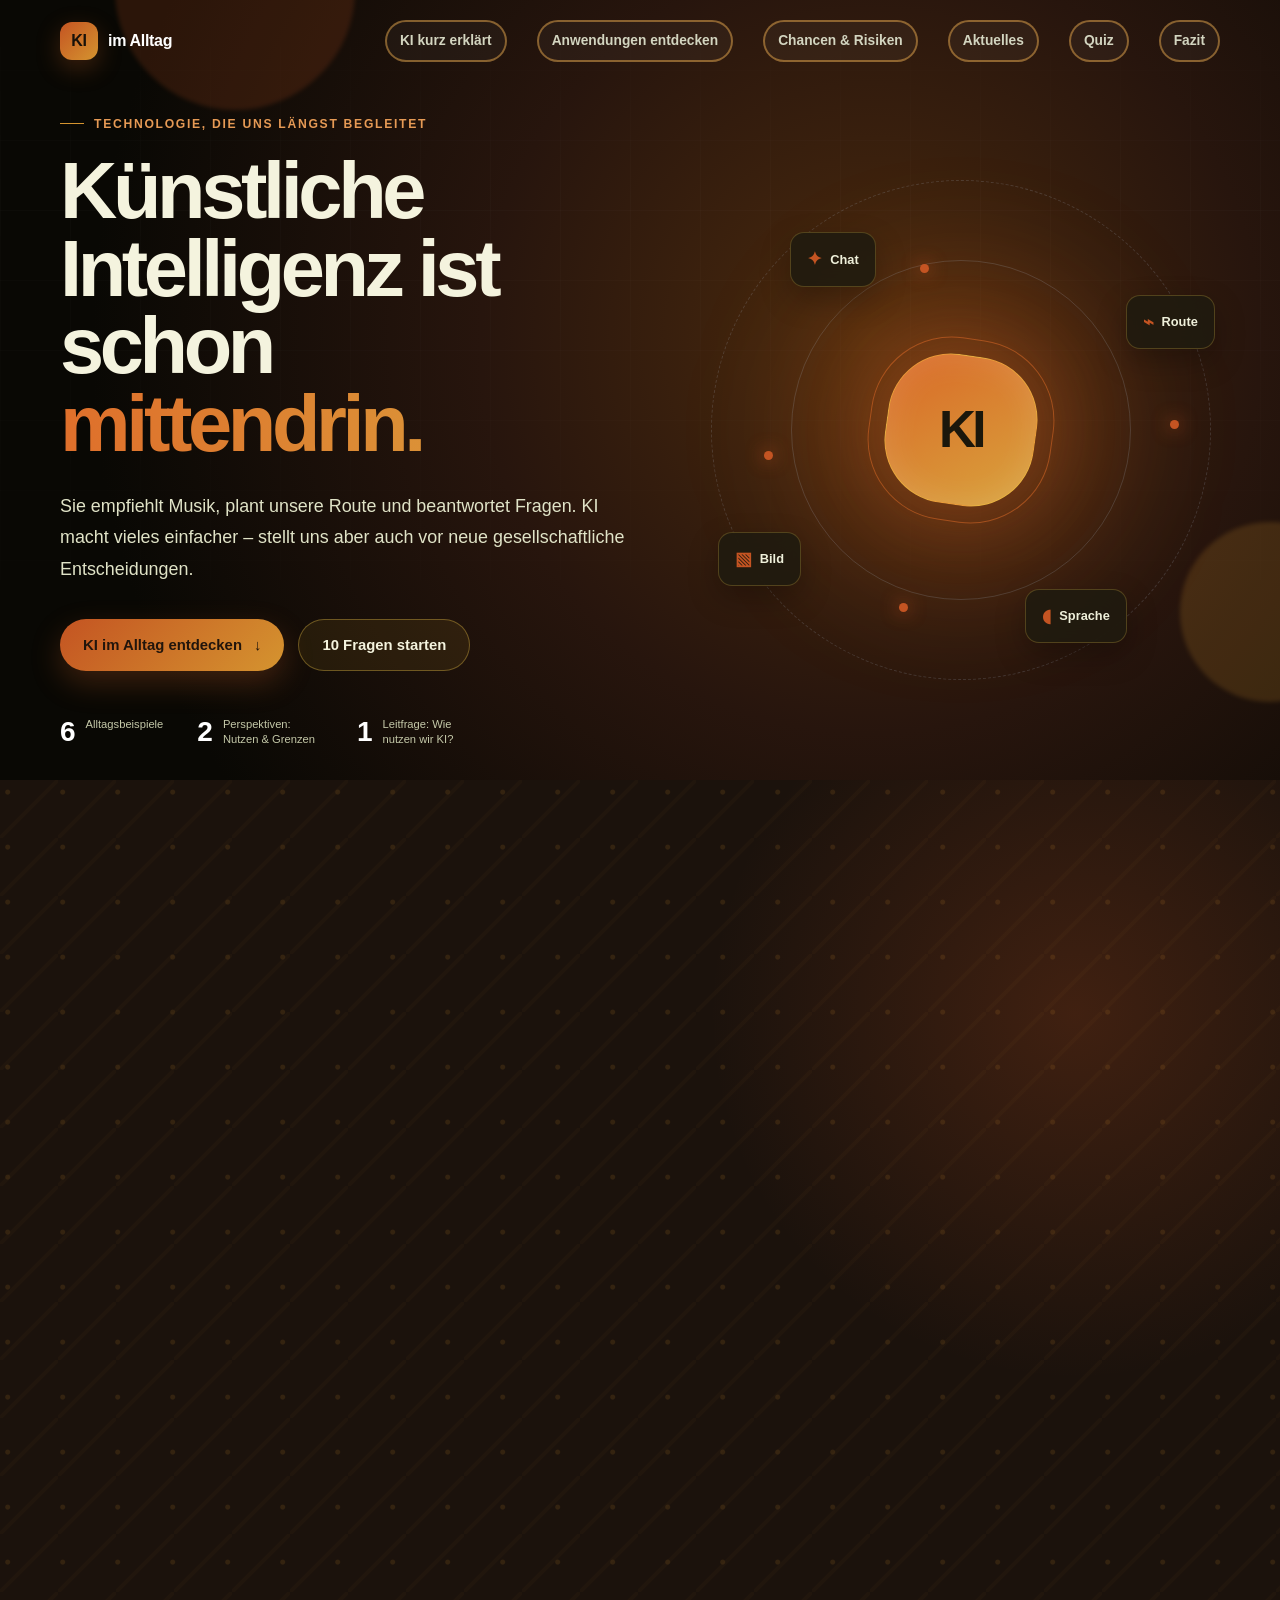
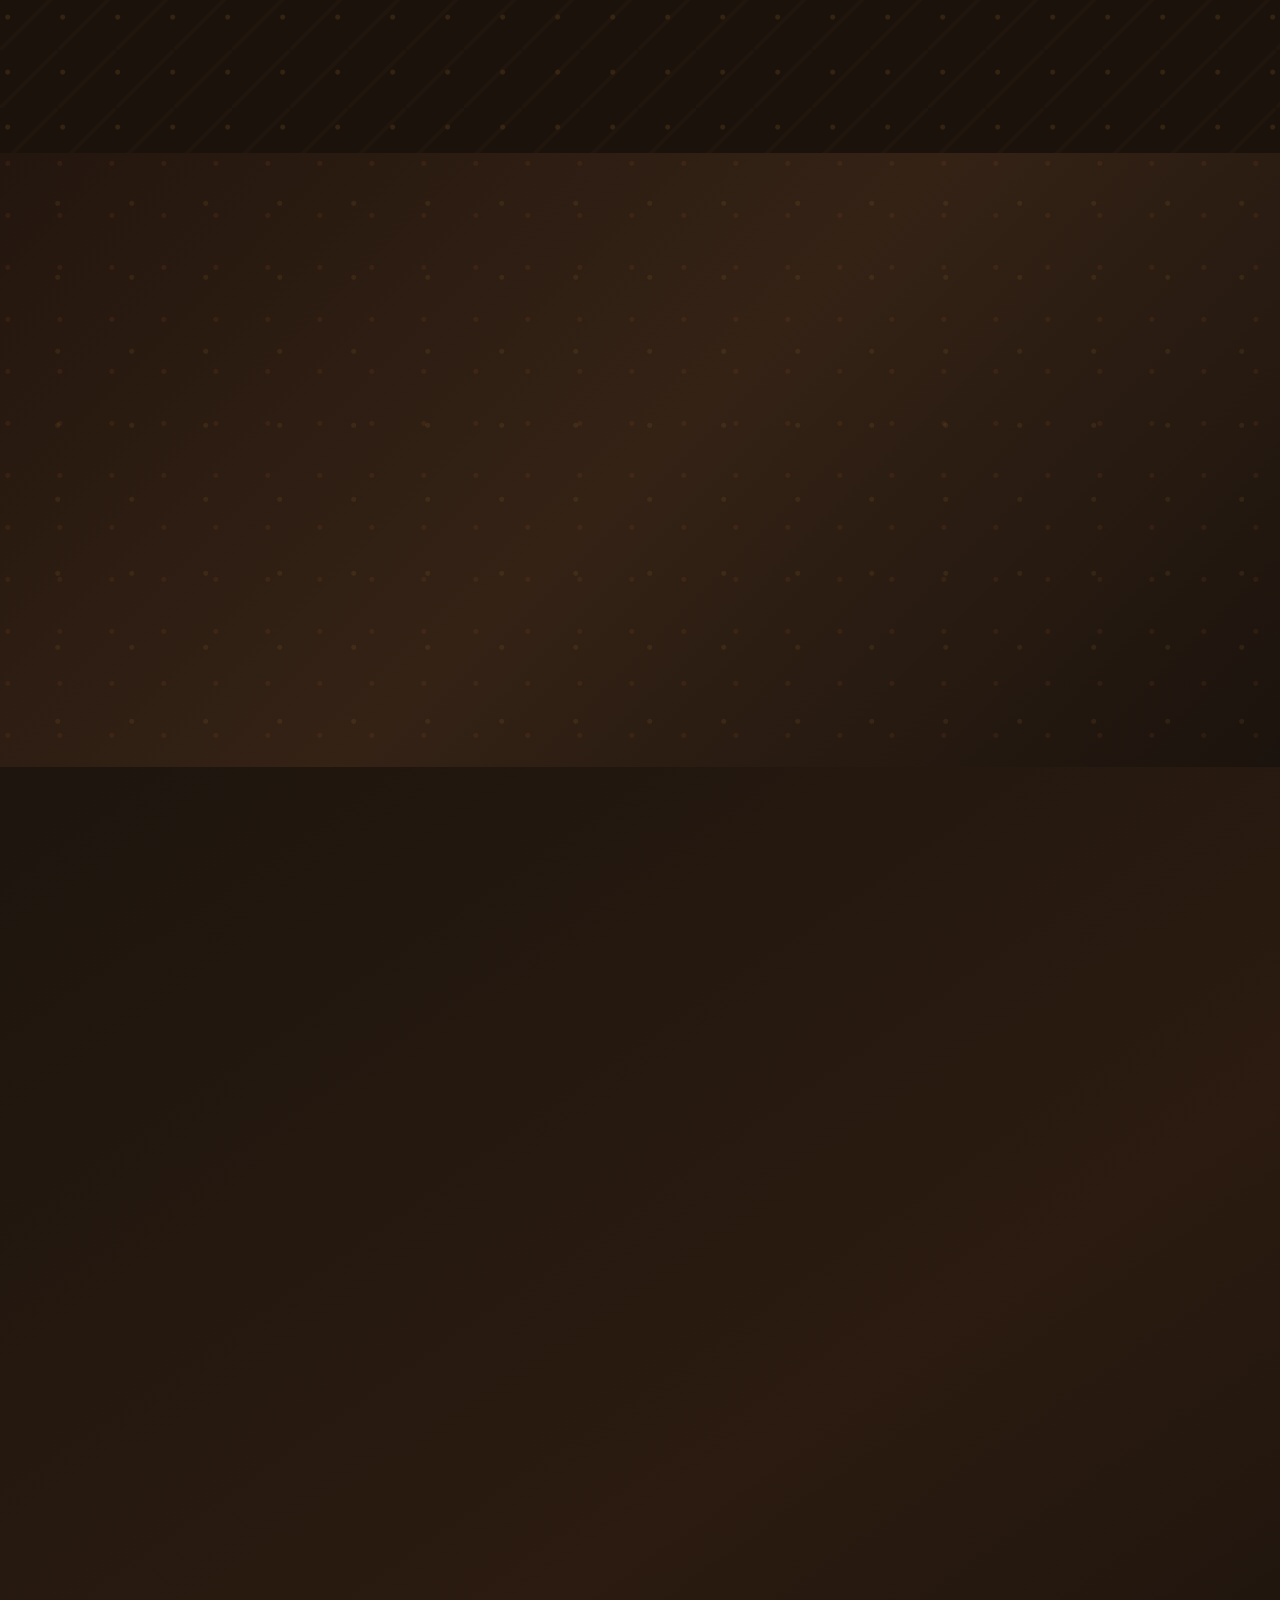
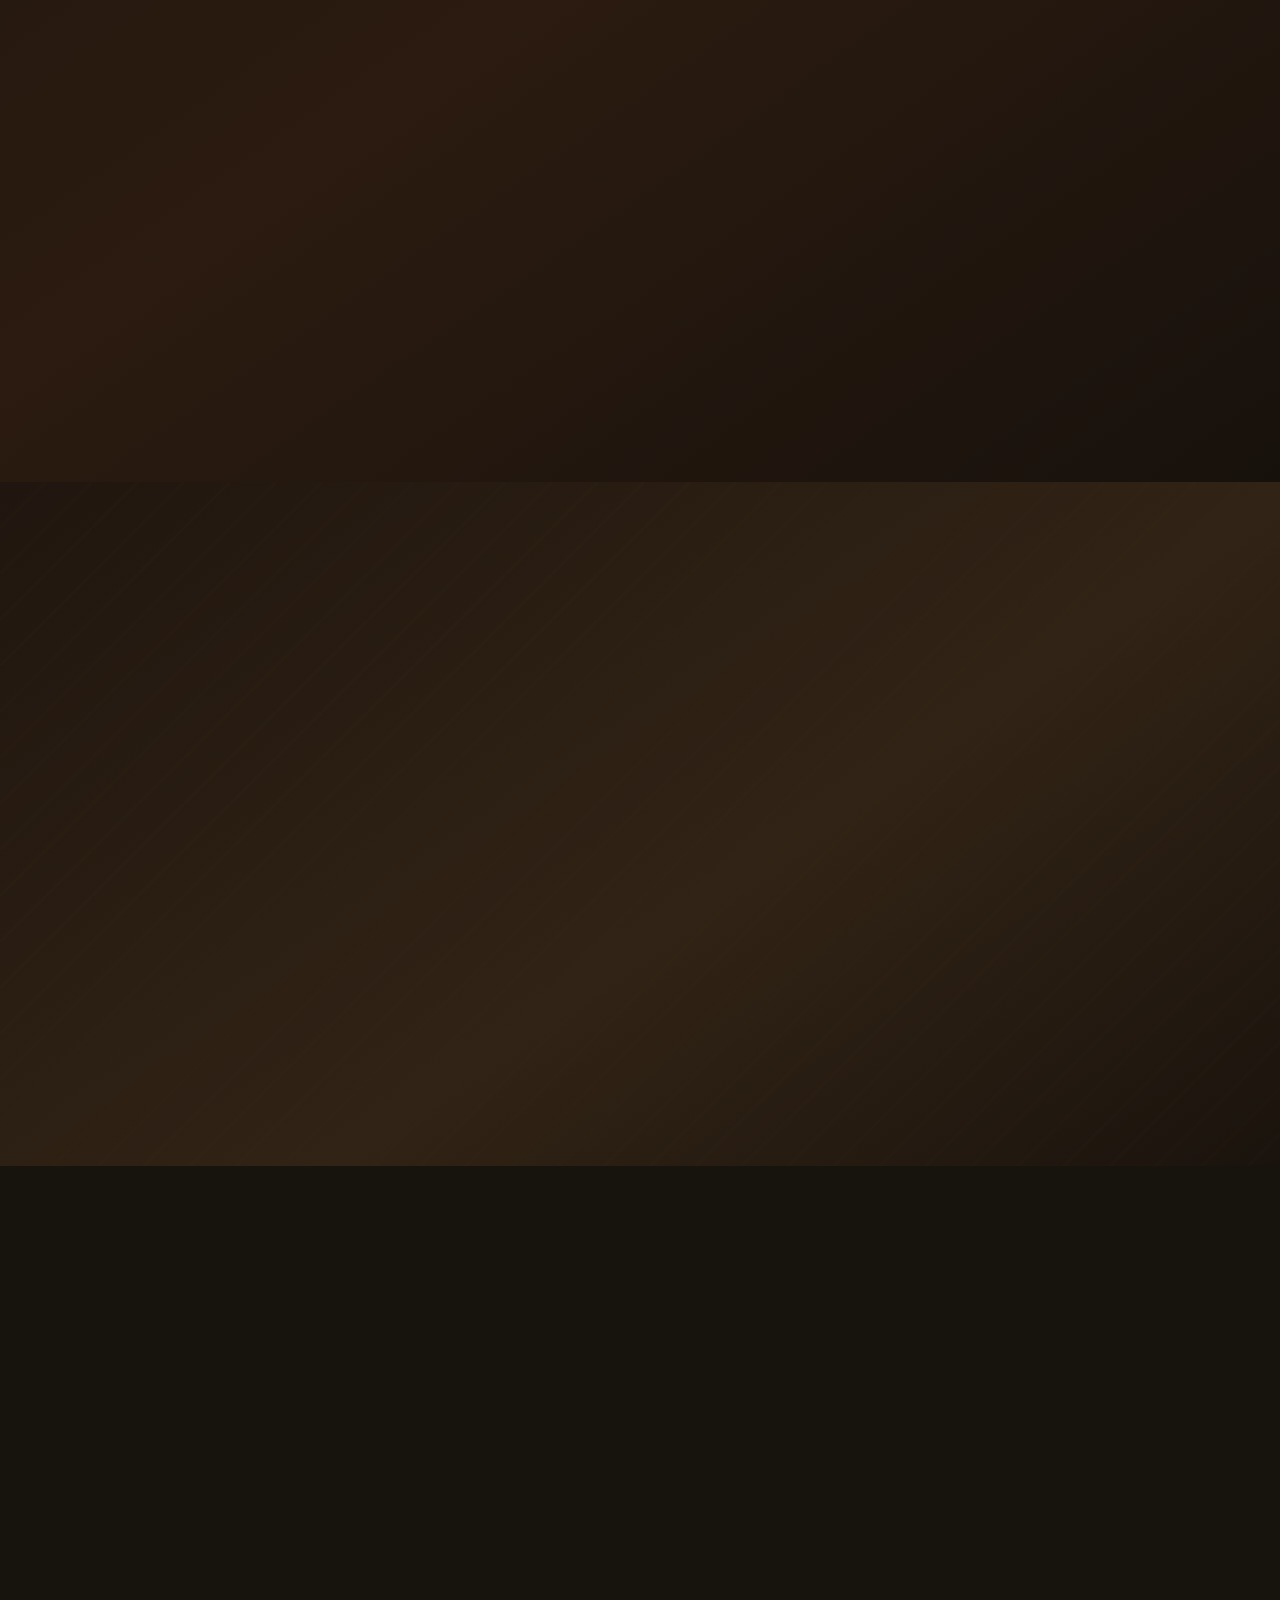
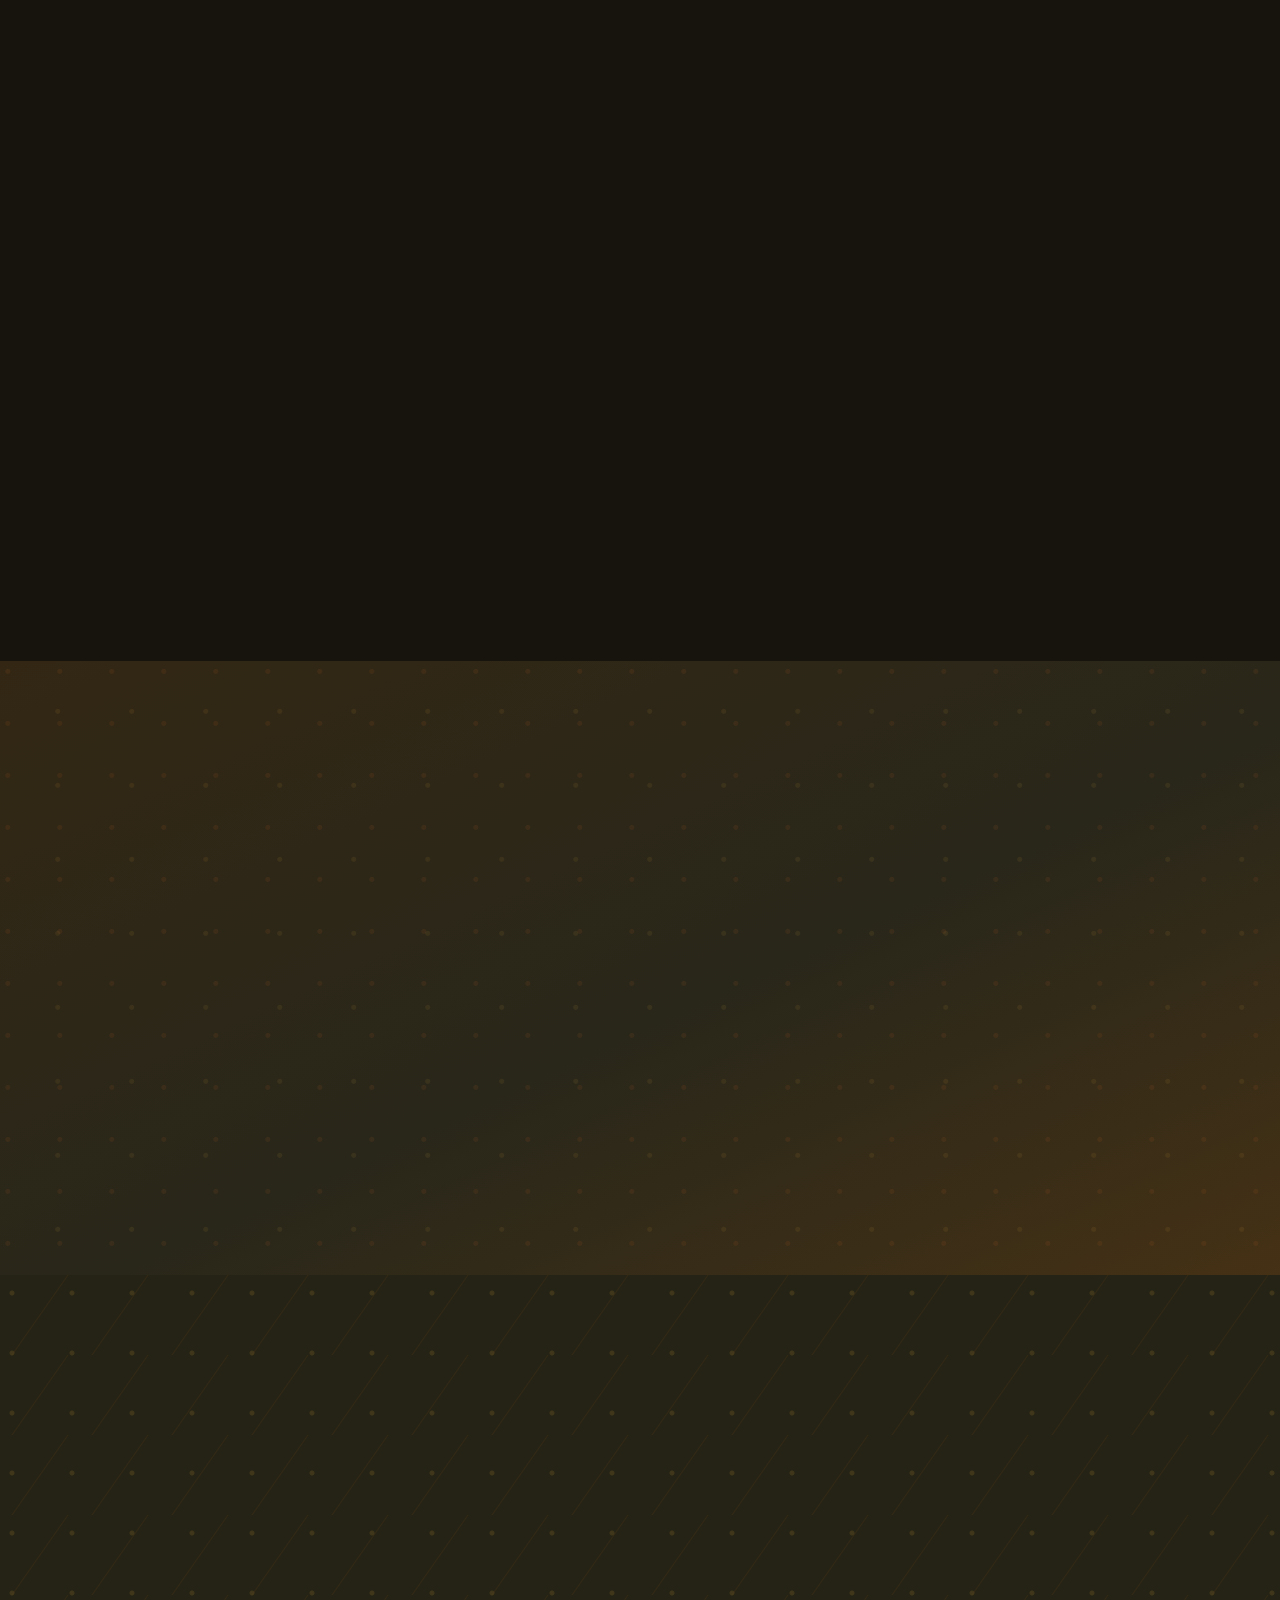
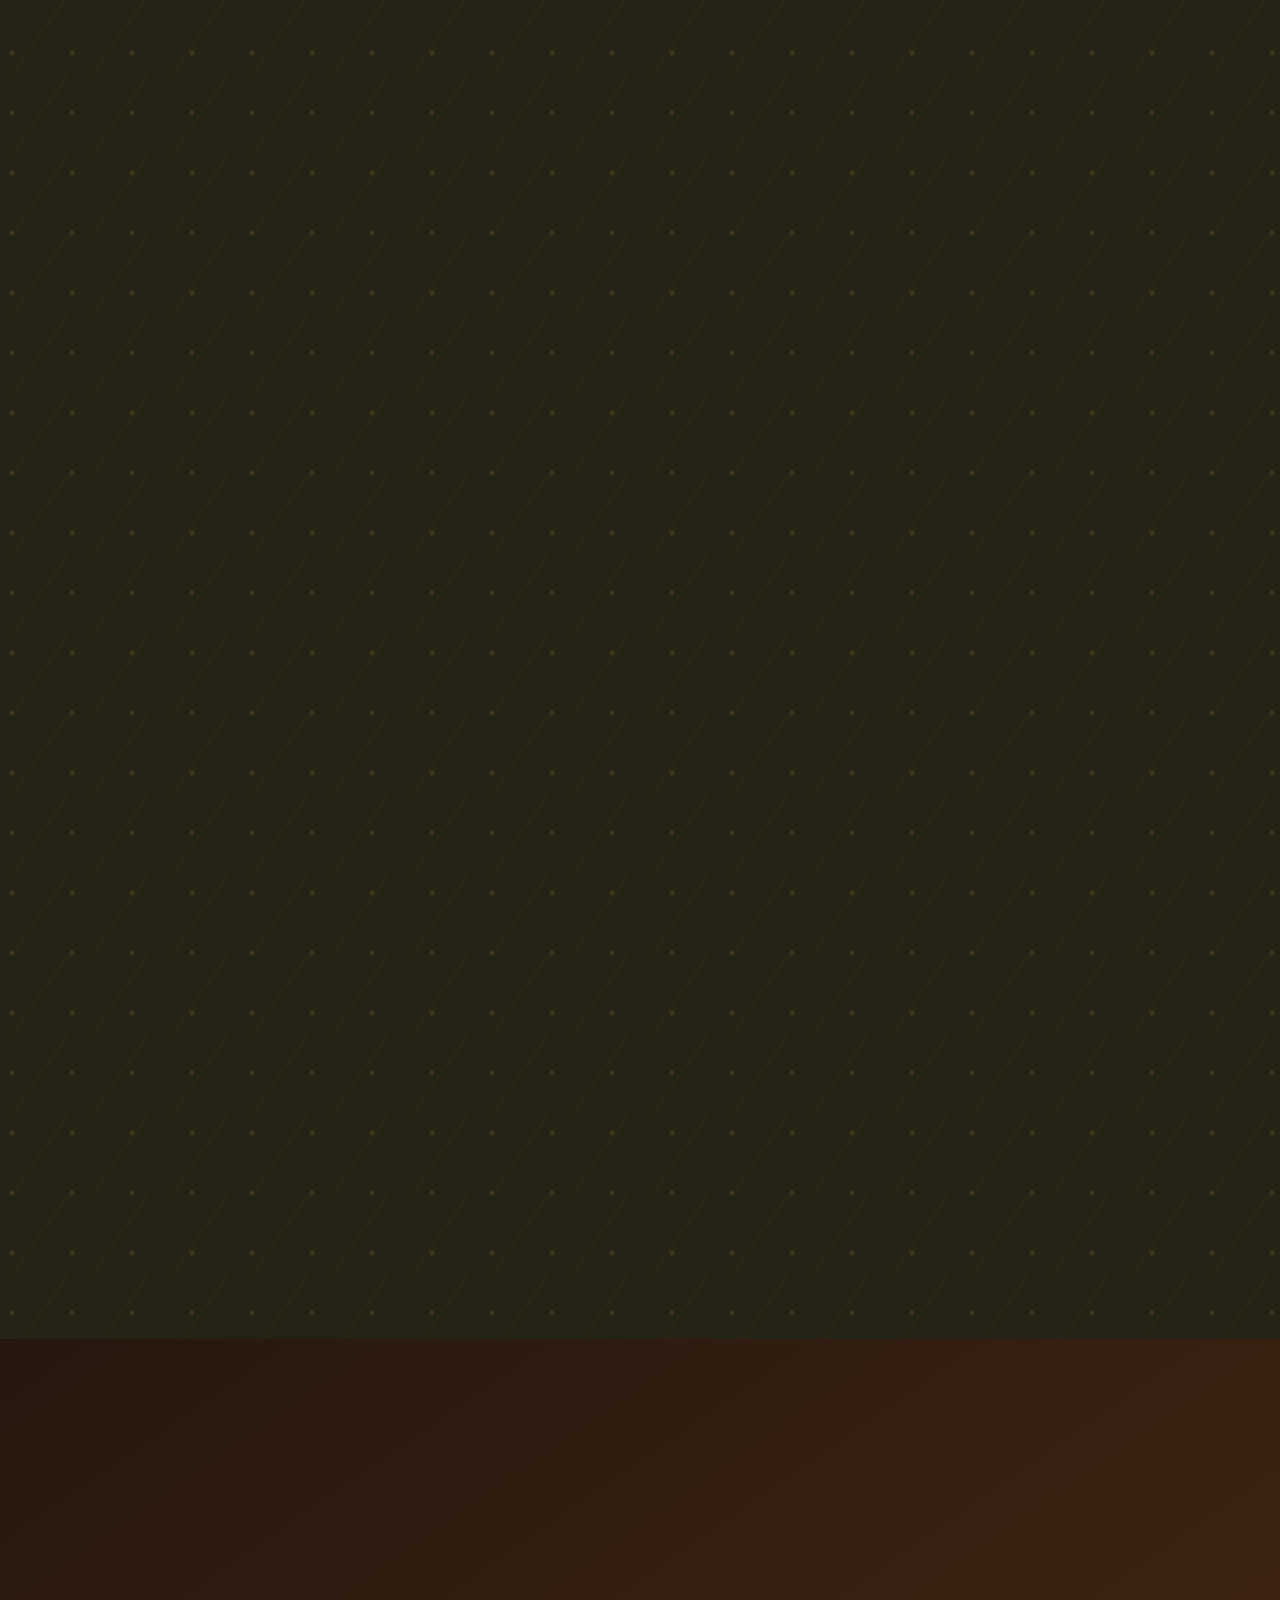
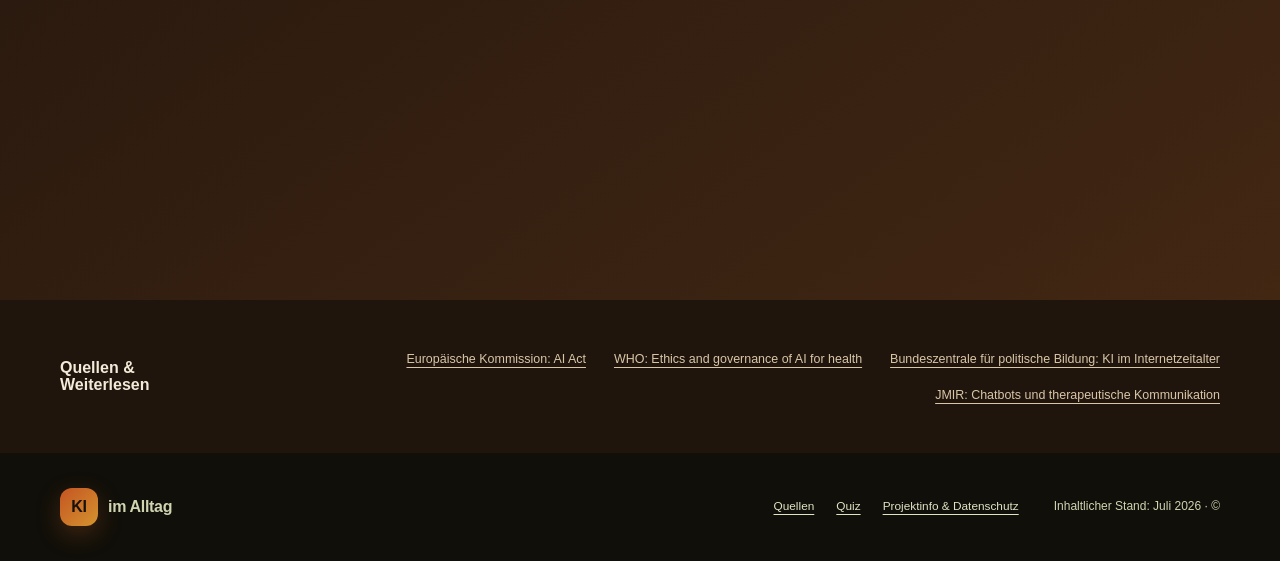
==== commit 1ed23693: "Website aktualisiert2" ====
--- a/index.html
+++ b/index.html
@@ -6,7 +6,6 @@
   <meta name="description" content="Künstliche Intelligenz im Alltag: Anwendungen, Chancen, Risiken und ein Blick in die Zukunft.">
   <title>KI im Alltag | Chancen & Herausforderungen</title>
   <link rel="stylesheet" href="style.css">
-  <script src="theme.js" defer></script>
   <script src="script.js" defer></script>
   <script src="newsfeed.js" defer></script>
   <script src="embed.js" defer></script>
@@ -25,10 +24,9 @@
         <span class="sr-only">Menü öffnen</span>
         <span></span><span></span><span></span>
       </button>
-      <button class="theme-toggle" type="button" data-theme-toggle aria-pressed="false" aria-label="Dunkles Design aktivieren"><span class="theme-toggle-label">Dunkel</span></button>
       <div class="nav-links" id="nav-links">
-        <a href="#grundlagen">KI im Alltag</a>
-        <a href="#alltag">Im Alltag</a>
+        <a class="nav-pill nav-pill-foundation" href="#grundlagen">KI kurz erklärt</a>
+        <a class="nav-pill nav-pill-applications" href="#alltag">Anwendungen entdecken</a>
         <a href="#chancen">Chancen & Risiken</a>
         <a href="#newsfeed">Aktuelles</a>
         <a href="quiz.html">Quiz</a>
@@ -51,9 +49,9 @@
             <a class="button button-ghost" href="quiz.html">10 Fragen starten</a>
           </div>
           <ul class="hero-facts" aria-label="Themen der Website">
-            <li><strong>6</strong><span>Anwendungsbereiche</span></li>
-            <li><strong>2</strong><span>Seiten der KI</span></li>
-            <li><strong>1</strong><span>Frage: Wie nutzen wir sie?</span></li>
+            <li><strong>6</strong><span>Alltagsbeispiele</span></li>
+            <li><strong>2</strong><span>Perspektiven: Nutzen & Grenzen</span></li>
+            <li><strong>1</strong><span>Leitfrage: Wie nutzen wir KI?</span></li>
           </ul>
         </div>
 
@@ -72,21 +70,29 @@
           <span class="node node-three"></span><span class="node node-four"></span>
         </div>
       </div>
-      <aside class="hero-newsfeed" id="newsfeed" data-newsfeed role="region" aria-roledescription="Karussell" aria-labelledby="newsfeed-heading">
-        <p id="newsfeed-heading" class="hero-feed-label"><span aria-hidden="true"></span> KI im Alltag · Feed</p>
-        <div class="hero-feed-meta"><span data-feed-type>Realer Use Case</span><span data-feed-date>Schule & Studium</span></div>
-        <p class="hero-feed-category" data-feed-category>Lernen</p>
-        <h2 data-feed-title>KI unterstützt beim Lernen – aber nicht beim Abschreiben.</h2>
-        <p class="hero-feed-text" data-feed-text>Chatbots können Lernfragen erklären, Übungen vorbereiten und beim Strukturieren helfen.</p>
-        <p class="hero-feed-relevance"><strong>Alltagsbezug:</strong> <span data-feed-relevance>Viele Schülerinnen, Schüler und Studierende nutzen solche Werkzeuge bereits beim Vorbereiten und Wiederholen.</span></p>
-        <a class="hero-feed-source" data-feed-source href="https://www.kmk.org/aktuelles/pressearchiv/mitteilung/bildungsministerkonferenz-verabschiedet-handlungsempfehlung-zum-umgang-mit-kuenstlicher-intelligenz-1.html" target="_blank" rel="noopener">Quelle öffnen <span aria-hidden="true">↗</span></a>
-        <div class="hero-feed-controls">
-          <button class="hero-feed-button" type="button" data-feed-previous aria-label="Vorherigen Feed-Beitrag anzeigen"><span aria-hidden="true">←</span><span>Zurück</span></button>
-          <button class="hero-feed-button" type="button" data-feed-next aria-label="Nächsten Feed-Beitrag anzeigen"><span>Weiter</span><span aria-hidden="true">→</span></button>
-        </div>
-        <div class="hero-feed-progress" aria-hidden="true"><span data-feed-progress></span></div>
-        <p class="sr-only" data-feed-status aria-live="polite"></p>
-      </aside>
+    </section>
+
+    <section class="section newsfeed" id="newsfeed" aria-labelledby="newsfeed-heading">
+      <div class="container">
+        <div class="section-heading section-heading-light reveal">
+          <div><p class="section-kicker">Aktuell · KI im Alltag</p><h2>Reale Beispiele, die <span>weiterlaufen.</span></h2></div>
+          <p>Der Feed zeigt reale KI-Nutzung und überprüfte Beiträge. Quellen werden erst geöffnet, wenn du sie bewusst auswählst.</p>
+        </div>
+        <div class="newsfeed-shell reveal" data-newsfeed role="region" aria-roledescription="Karussell" aria-labelledby="newsfeed-heading">
+          <p id="newsfeed-heading" class="newsfeed-label"><span aria-hidden="true"></span> KI im Alltag · Feed</p>
+          <div class="newsfeed-item" aria-atomic="true">
+            <div class="newsfeed-meta"><span class="newsfeed-type" data-feed-type>Realer Use Case</span><span data-feed-date>Schule & Studium</span></div>
+            <p class="newsfeed-category" data-feed-category>Lernen</p>
+            <h3 data-feed-title>KI unterstützt beim Lernen – aber nicht beim Abschreiben.</h3>
+            <p class="newsfeed-text" data-feed-text>Chatbots können Lernfragen erklären, Übungen vorbereiten und beim Strukturieren helfen.</p>
+            <p class="newsfeed-relevance"><strong>Alltagsbezug:</strong> <span data-feed-relevance>Viele Schülerinnen, Schüler und Studierende nutzen solche Werkzeuge bereits beim Vorbereiten und Wiederholen.</span></p>
+            <a class="newsfeed-source" data-feed-source href="https://www.kmk.org/aktuelles/pressearchiv/mitteilung/bildungsministerkonferenz-verabschiedet-handlungsempfehlung-zum-umgang-mit-kuenstlicher-intelligenz-1.html" target="_blank" rel="noopener">Quelle öffnen <span aria-hidden="true">↗</span></a>
+          </div>
+          <div class="newsfeed-controls"><button class="newsfeed-button" type="button" data-feed-previous aria-label="Vorherigen Feed-Beitrag anzeigen"><span aria-hidden="true">←</span><span>Zurück</span></button><button class="newsfeed-button" type="button" data-feed-next aria-label="Nächsten Feed-Beitrag anzeigen"><span>Weiter</span><span aria-hidden="true">→</span></button></div>
+          <div class="newsfeed-progress" aria-hidden="true"><span data-feed-progress></span></div>
+          <p class="sr-only" data-feed-status aria-live="polite"></p>
+        </div>
+      </div>
     </section>
 
     <section class="section intro" id="grundlagen">
@@ -97,13 +103,13 @@
         </div>
         <div class="intro-copy">
           <p class="lead">KI begegnet uns vor allem dann, wenn ein Gerät aus vielen Möglichkeiten eine passende Hilfe für genau diesen Moment auswählt.</p>
-          <p>Sie steckt zum Beispiel in einer Route bei Stau, in einem Vorschlag für den nächsten Song oder in einer Antwort auf eine Lernfrage. Wichtig: KI liefert Vorschläge. Ob sie passen und fair sind, prüfen weiterhin Menschen.</p>
-          <div class="process" aria-label="Drei typische Alltagssituationen mit KI">
-            <div><span>1</span><strong>Sprache</strong><small>Timer beim Kochen setzen</small></div>
+          <p>Ein Beispiel: Du bereitest eine Präsentation über erneuerbare Energien vor. Ein Chatbot sortiert deine Ideen, ein Bildgenerator macht einen ersten Entwurf sichtbar – und du prüfst anschließend Fakten, Quellen und die Kennzeichnung.</p>
+          <div class="process" aria-label="Drei Schritte bei einem Schulprojekt mit KI">
+            <div><span>1</span><strong>Ideen sortieren</strong><small>Chatbot erstellt eine Gliederung</small></div>
             <i aria-hidden="true">→</i>
-            <div><span>2</span><strong>Route</strong><small>Stau umfahren</small></div>
+            <div><span>2</span><strong>Entwurf gestalten</strong><small>Bildidee für eine Folie erzeugen</small></div>
             <i aria-hidden="true">→</i>
-            <div><span>3</span><strong>Idee</strong><small>Entwurf sichtbar machen</small></div>
+            <div><span>3</span><strong>Prüfen</strong><small>Quellen vergleichen und KI nennen</small></div>
           </div>
         </div>
       </div>
@@ -173,11 +179,26 @@
 
     <section class="local-context" aria-labelledby="deutschland-alltag">
       <div class="container">
-        <div class="section-heading reveal"><div><p class="section-kicker">Alltag bei uns</p><h2>KI in Situationen, die <span>wir kennen.</span></h2></div><p>Diese Beispiele brauchen keine Zukunft: Sie können heute auf dem Handy, zu Hause oder unterwegs vorkommen.</p></div>
+        <div class="section-heading reveal"><div><p class="section-kicker">Alltag bei uns</p><h2>KI in Situationen, die <span>wir kennen.</span></h2></div><p>Diese Beispiele brauchen keine Zukunft: Sie können heute auf dem Handy, zu Hause oder beim Lernen vorkommen. In jedem Fall übernimmt ein KI-System eine konkrete Aufgabe.</p></div>
         <div class="local-grid">
-          <article class="local-card reveal"><span>01</span><h3>Auf dem Schulweg</h3><p>Eine Karten-App schlägt vor dem Losfahren eine Route vor, warnt bei Stau und hilft beim Vergleich von Fußweg, Fahrrad oder Bus und Bahn.</p></article>
-          <article class="local-card reveal"><span>02</span><h3>Zu Hause</h3><p>Per Sprachbefehl einen Timer beim Kochen stellen, Musik starten oder für den nächsten Morgen an einen Termin erinnern lassen.</p></article>
-          <article class="local-card reveal"><span>03</span><h3>Für Schule & Freizeit</h3><p>Ein Chatbot kann beim Strukturieren einer Präsentation helfen oder Bildideen liefern. Fakten, Quellen und Kennzeichnung bleiben eigene Aufgaben.</p></article>
+          <article class="local-card reveal" tabindex="0" aria-label="Use Case: KI-Navigation auf dem Schulweg">
+            <div class="local-card-inner">
+              <div class="local-card-face local-card-front" aria-hidden="true"><span class="local-number">01</span><p class="local-usecase">Use Case · KI-Navigation</p><h3>Stau auf dem Schulweg</h3><p>Eine Karten-App soll nicht nur den Weg anzeigen, sondern Verkehrslage und Ankunftszeit einschätzen.</p></div>
+              <div class="local-card-face local-card-back" aria-hidden="true"><p class="local-usecase">Was macht die KI?</p><h3>Verkehrsmuster vergleichen</h3><p>Google Maps kombiniert historische Verkehrsmuster mit aktuellen Standort- und Meldedaten. Daraus entsteht eine Prognose: Die App kann eine andere Route oder Busverbindung vorschlagen.</p><p class="local-example"><strong>Wichtig:</strong> Die Prognose ersetzt keine Verkehrsschilder und kann bei Baustellen oder kurzfristigen Sperrungen falsch liegen.</p></div>
+            </div>
+          </article>
+          <article class="local-card reveal" tabindex="0" aria-label="Use Case: KI-Sprachassistent beim Kochen">
+            <div class="local-card-inner">
+              <div class="local-card-face local-card-front" aria-hidden="true"><span class="local-number">02</span><p class="local-usecase">Use Case · Sprach-KI</p><h3>Beim Kochen mit Stimme</h3><p>Ein Sprachassistent soll gesprochene Wünsche verstehen und direkt eine passende Aktion ausführen.</p></div>
+              <div class="local-card-face local-card-back" aria-hidden="true"><p class="local-usecase">Was macht die KI?</p><h3>Absicht aus Sprache erkennen</h3><p>Die KI wandelt Sprache in Text um, erkennt die Absicht „Timer stellen“ und startet die gewünschte Funktion. Bei ChatGPT Live kann man außerdem während der Antwort unterbrechen und nachfragen.</p><p class="local-example"><strong>Beispiel:</strong> „Stelle einen Timer auf zehn Minuten und sag mir danach den nächsten Rezeptschritt.“</p></div>
+            </div>
+          </article>
+          <article class="local-card reveal" tabindex="0" aria-label="Use Case: KI-Unterstützung bei einem Schulprojekt">
+            <div class="local-card-inner">
+              <div class="local-card-face local-card-front" aria-hidden="true"><span class="local-number">03</span><p class="local-usecase">Use Case · Lernen & Gestalten</p><h3>Ein Schulprojekt vorbereiten</h3><p>Chatbot und Bildgenerator helfen bei den ersten Ideen – die eigentliche Leistung bleibt bei den Lernenden.</p></div>
+              <div class="local-card-face local-card-back" aria-hidden="true"><p class="local-usecase">Was macht die KI?</p><h3>Erklären, strukturieren, entwerfen</h3><p>Ein Chatbot kann eine Gliederung vorschlagen oder Übungsfragen stellen. Ein Bildgenerator macht eine Visualisierung sichtbar. Fakten, Quellen, Rechte und der KI-Anteil müssen anschließend selbst geprüft werden.</p><p class="local-example"><strong>Merksatz:</strong> KI liefert einen Entwurf – verstehen, entscheiden und überarbeiten müssen Menschen.</p></div>
+            </div>
+          </article>
         </div>
       </div>
     </section>
@@ -189,27 +210,27 @@
             <p class="section-kicker">03 · Abwägen</p>
             <h2>Zwei Seiten derselben <span>Technologie</span></h2>
           </div>
-          <p>KI ist weder automatisch gut noch schlecht. Entscheidend sind ihr Zweck, die verwendeten Daten und die Regeln, nach denen sie eingesetzt wird.</p>
+          <p>Dasselbe System kann im richtigen Moment entlasten und im falschen Moment schaden. Entscheidend sind der Zweck, die Daten, die Kontrolle und die Frage, wer am Ende Verantwortung trägt.</p>
         </div>
 
         <div class="balance-grid">
           <article class="balance-card chance reveal">
             <div class="balance-title"><span aria-hidden="true">↗</span><div><small>Potenzial</small><h3>Chancen</h3></div></div>
             <ul>
-              <li><span>01</span><div><strong>Zeit sparen</strong><p>Wiederkehrende Aufgaben können schneller erledigt werden.</p></div></li>
-              <li><span>02</span><div><strong>Menschen unterstützen</strong><p>Übersetzungen, Vorlesefunktionen und Assistenzsysteme können Barrieren abbauen.</p></div></li>
-              <li><span>03</span><div><strong>Muster erkennen</strong><p>Große Datenmengen lassen sich etwa in Medizin und Forschung auswerten.</p></div></li>
-              <li><span>04</span><div><strong>Kreativität erweitern</strong><p>KI kann Entwürfe, Ideen und neue Darstellungsformen liefern.</p></div></li>
+              <li><span>01</span><div><strong>Alltag schneller organisieren</strong><p>Navigation vergleicht Routen, Sprachassistenten starten Routinen und Chatbots helfen beim ersten Plan.</p></div></li>
+              <li><span>02</span><div><strong>Individueller lernen</strong><p>Ein Chatbot kann eine Erklärung vereinfachen, Rückfragen stellen und passende Übungsaufgaben erstellen.</p></div></li>
+              <li><span>03</span><div><strong>Barrieren abbauen</strong><p>Vorlesen, Übersetzen, Sprachsteuerung und automatische Untertitel machen Informationen zugänglicher.</p></div></li>
+              <li><span>04</span><div><strong>Fachleute entlasten</strong><p>In der Medizin kann KI Bilder vorsortieren oder auffällige Muster markieren; die Entscheidung bleibt beim Fachpersonal.</p></div></li>
             </ul>
           </article>
 
           <article class="balance-card risk reveal">
             <div class="balance-title"><span aria-hidden="true">!</span><div><small>Verantwortung</small><h3>Herausforderungen</h3></div></div>
             <ul>
-              <li><span>01</span><div><strong>Fehler und Vorurteile</strong><p>Einseitige Trainingsdaten können zu falschen oder unfairen Ergebnissen führen.</p></div></li>
-              <li><span>02</span><div><strong>Datenschutz</strong><p>Persönliche und sensible Informationen dürfen nicht unbedacht eingegeben werden.</p></div></li>
-              <li><span>03</span><div><strong>Täuschend echte Inhalte</strong><p>Deepfakes erschweren die Unterscheidung zwischen echt und künstlich.</p></div></li>
-              <li><span>04</span><div><strong>Veränderung der Arbeit</strong><p>Berufe und Aufgaben wandeln sich; neue Kenntnisse werden wichtiger.</p></div></li>
+              <li><span>01</span><div><strong>Überzeugend falsche Antworten</strong><p>Chatbots können Quellen erfinden und Karten- oder Verkehrsdaten können veraltet sein – wichtige Angaben müssen geprüft werden.</p></div></li>
+              <li><span>02</span><div><strong>Persönliche Daten</strong><p>Standort, Stimme, Lerntexte und Gesundheitsdaten verraten viel. Einstellungen und Eingaben sollten bewusst gewählt werden.</p></div></li>
+              <li><span>03</span><div><strong>Unfaire Ergebnisse</strong><p>Wenn Trainingsdaten bestimmte Gruppen schlechter abbilden, kann ein System Menschen unterschiedlich behandeln.</p></div></li>
+              <li><span>04</span><div><strong>Abhängigkeit und Täuschung</strong><p>Fertige Antworten können eigenes Denken ersetzen; realistisch wirkende KI-Bilder, Stimmen oder Videos müssen gekennzeichnet werden.</p></div></li>
             </ul>
           </article>
         </div>
--- a/style.css
+++ b/style.css
@@ -1,10 +1,10 @@
 :root {
   --bg: #27150d;
   --bg-soft: #3b2114;
-  --ink: #2e1d13;
-  --muted: #664b39;
-  --white: #fff8ec;
-  --line: #d9b98a;
+  --ink: #f4ead8;
+  --muted: #d0bda4;
+  --white: #16100c;
+  --line: #6c5138;
   --violet: #c45422;
   --violet-dark: #873213;
   --cyan: #d5942f;
@@ -41,12 +41,12 @@
 .logo { display: inline-flex; align-items: center; gap: 10px; color: inherit; text-decoration: none; font-weight: 750; letter-spacing: -.02em; }
 .logo-mark { display: grid; place-items: center; width: 38px; height: 38px; color: #171109; background: linear-gradient(135deg, var(--violet), var(--cyan)); border-radius: 12px; box-shadow: 0 8px 25px rgba(217, 104, 39, .26); }
 .nav-links { display: flex; align-items: center; gap: 30px; }
-.nav-links a { color: #d3d5c0; text-decoration: none; font-size: .92rem; font-weight: 650; transition: color .2s ease; }
-.nav-links a:hover, .nav-links a:focus-visible { color: white; }
-.nav-links .nav-cta { color: white; padding: 10px 18px; border: 1px solid rgba(255,255,255,.2); border-radius: 999px; }
+.nav-links a { display: inline-flex; align-items: center; min-height: 38px; padding: 8px 13px; color: #d3d5c0; border: 2px solid rgba(239,173,79,.48); border-radius: 999px; background: rgba(255,255,255,.035); text-decoration: none; font-size: .86rem; font-weight: 650; transition: transform .22s ease, color .22s ease, border-color .22s ease, background .22s ease, box-shadow .22s ease; }
+.nav-links a:hover, .nav-links a:focus-visible { color: #21150c; background: #e6a247; border-color: #f1c477; box-shadow: 0 8px 20px rgba(0,0,0,.22); transform: translateY(-2px); }
+.nav-links .nav-pill, .nav-links .nav-pill-foundation, .nav-links .nav-pill-applications, .nav-links .nav-cta { border: 2px solid rgba(239,173,79,.48); }
+.nav-links .nav-cta { padding: 8px 13px; }
 .nav-toggle { display: none; padding: 8px; background: transparent; border: 0; }
 .nav-toggle span:not(.sr-only) { display: block; width: 24px; height: 2px; margin: 5px; background: white; transition: .25s ease; }
-.theme-toggle { display: inline-flex; align-items: center; gap: 9px; min-height: 43px; padding: 4px 15px 4px 5px; color: #fff4df; background: rgba(62,31,16,.76); border: 1px solid rgba(239,173,79,.58); border-radius: 999px; box-shadow: 0 8px 22px rgba(10,5,1,.2), inset 0 1px 0 rgba(255,255,255,.12); font: inherit; font-size: .75rem; font-weight: 900; letter-spacing: .03em; cursor: pointer; transition: transform .2s ease, background .2s ease, border-color .2s ease, box-shadow .2s ease; }.theme-toggle::before { content: "☾"; display: grid; place-items: center; width: 31px; height: 31px; color: #5b260f; background: linear-gradient(135deg, #f3bd58, #d87728); border: 0; border-radius: 50%; box-shadow: 0 3px 9px rgba(0,0,0,.18); font: 900 1.05rem/1 "Segoe UI Symbol", sans-serif; }.theme-toggle.is-dark-active { color: #f8e2b2; background: rgba(13,10,7,.74); border-color: rgba(255,219,148,.4); }.theme-toggle.is-dark-active::before { content: "☀"; color: #9a4215; background: linear-gradient(135deg, #fff5ce, #edb14e); }.theme-toggle:hover { border-color: #f4c361; box-shadow: 0 11px 25px rgba(10,5,1,.28), inset 0 1px 0 rgba(255,255,255,.16); transform: translateY(-2px); }.theme-toggle:focus-visible { outline: 3px solid #ffd77b; outline-offset: 4px; }
 
 .hero { position: relative; min-height: 780px; display: grid; align-items: center; overflow: hidden; color: #f4f3de; background: radial-gradient(circle at 68% 44%, #4b2a0d 0, var(--bg) 40%, #090804 80%); }
 .hero::before { content: ""; position: absolute; inset: 0; opacity: .14; background-image: linear-gradient(rgba(255,255,255,.12) 1px, transparent 1px), linear-gradient(90deg, rgba(255,255,255,.12) 1px, transparent 1px); background-size: 70px 70px; mask-image: linear-gradient(to bottom, transparent, black 25%, transparent 90%); }
@@ -142,9 +142,28 @@
 .local-context { position: relative; overflow: hidden; padding: 78px 0; background: linear-gradient(145deg, #b7af8d, #a7a384 58%, #c1af86); }
 .local-context::before { content: ""; position: absolute; inset: 0; opacity: .34; background-image: linear-gradient(135deg, transparent 47%, rgba(76,58,24,.13) 48%, rgba(76,58,24,.13) 52%, transparent 53%); background-size: 46px 46px; }
 .local-context .container { position: relative; z-index: 1; }.local-context .section-heading { margin-bottom: 30px; }
-.local-grid { display: grid; grid-template-columns: repeat(3, 1fr); gap: 18px; }.local-card { padding: 27px; border: 1px solid rgba(47,46,24,.23); border-radius: 21px; background: rgba(220,216,187,.8); box-shadow: 0 12px 30px rgba(43,42,21,.12); }.local-card > span { display: grid; place-items: center; width: 40px; height: 40px; margin-bottom: 20px; color: #25150c; background: #df7a34; border-radius: 13px; font-size: .72rem; font-weight: 900; }.local-card:nth-child(2) > span { background: #d9a43d; }.local-card h3 { margin: 0 0 9px; font-size: 1.35rem; }.local-card p { margin: 0; color: var(--muted); font-size: .92rem; font-weight: 600; }
-
-.newsfeed { position: relative; overflow: hidden; background: linear-gradient(135deg, #c5b586, #aa956b 58%, #c5844d); }.newsfeed::before { content: ""; position: absolute; inset: 0; opacity: .32; background-image: radial-gradient(circle at 14% 22%, rgba(217,104,39,.42) 0 2px, transparent 3px), linear-gradient(135deg, transparent 47%, rgba(75,48,20,.14) 48%, rgba(75,48,20,.14) 52%, transparent 53%); background-size: 55px 55px, 58px 58px; animation: patternDrift 24s linear infinite; }.newsfeed .container { position: relative; z-index: 1; }.newsfeed-shell { overflow: hidden; border: 1px solid rgba(69,41,14,.34); border-radius: 28px; background: linear-gradient(145deg, rgba(244,234,199,.88), rgba(215,195,145,.88)); box-shadow: 0 20px 48px rgba(59,39,15,.17); }.newsfeed-item { min-height: 310px; padding: 42px 46px 34px; }.newsfeed-meta { display: flex; flex-wrap: wrap; justify-content: space-between; gap: 10px 18px; color: #5c4827; font-size: .74rem; font-weight: 800; letter-spacing: .06em; text-transform: uppercase; }.newsfeed-type { padding: 5px 9px; color: #2d1b0c; background: #df7a34; border-radius: 999px; letter-spacing: .08em; }.newsfeed-category { margin: 25px 0 6px; color: #934019; font-size: .75rem; font-weight: 900; letter-spacing: .13em; text-transform: uppercase; }.newsfeed-item h3 { max-width: 800px; margin: 0; color: #242014; font-size: clamp(1.65rem, 3vw, 2.45rem); line-height: 1.16; letter-spacing: -.04em; }.newsfeed-text { max-width: 780px; margin: 16px 0 0; color: #403a28; font-size: 1rem; font-weight: 600; }.newsfeed-relevance { max-width: 800px; margin: 20px 0 0; padding: 12px 15px; color: #36291b; border-left: 4px solid #c86225; background: rgba(249,239,207,.56); font-size: .9rem; }.newsfeed-source { display: inline-flex; gap: 8px; margin-top: 20px; color: #68290f; font-size: .87rem; font-weight: 900; text-decoration-thickness: 2px; text-underline-offset: 4px; }.newsfeed-source:hover { color: #b44f1c; }.newsfeed-controls { display: flex; align-items: center; justify-content: space-between; gap: 16px; padding: 18px 26px; border-top: 1px solid rgba(71,43,15,.2); background: rgba(106,70,28,.08); }.newsfeed-button { display: inline-flex; align-items: center; gap: 10px; min-height: 45px; padding: 0 16px; color: #2a1a0d; background: #d9a43d; border: 1px solid rgba(92,52,13,.3); border-radius: 999px; font: inherit; font-size: .81rem; font-weight: 900; cursor: pointer; transition: transform .2s ease, background .2s ease, box-shadow .2s ease; }.newsfeed-button:hover { background: #df7a34; box-shadow: 0 8px 17px rgba(117,59,17,.19); transform: translateY(-2px); }.newsfeed-button span[aria-hidden="true"] { font: 900 1.45rem/1 Arial, sans-serif; }.newsfeed-count { margin: 0; color: #5c4827; font-size: .78rem; font-weight: 800; }.newsfeed-progress { height: 7px; overflow: hidden; background: rgba(63,40,16,.18); }.newsfeed-progress span { display: block; width: 0; height: 100%; background: linear-gradient(90deg, #c64d1c, #df7a34, #d9a43d); }.newsfeed-progress span.is-running { animation: newsfeedProgress 8s linear forwards; }.newsfeed-progress span.is-static { width: 100%; opacity: .28; }
+.local-grid { display: grid; grid-template-columns: repeat(3, 1fr); gap: 18px; }
+.local-card { position: relative; z-index: 1; min-height: 350px; perspective: 1100px; outline: none; }
+.local-card-inner { position: relative; height: 350px; transition: width .55s ease, height .55s ease, margin .55s ease; }
+.local-card:hover, .local-card:focus { z-index: 20; }
+.local-card-face { position: absolute; inset: 0; display: flex; flex-direction: column; padding: 27px; overflow: hidden; border: 1px solid rgba(47,46,24,.23); border-radius: 21px; backface-visibility: hidden; -webkit-backface-visibility: hidden; -webkit-font-smoothing: antialiased; text-rendering: optimizeLegibility; box-shadow: 0 12px 30px rgba(43,42,21,.12); transition: transform .85s cubic-bezier(.2,.75,.2,1), opacity .45s ease; }
+.local-card-front { background: rgba(220,216,187,.8); opacity: 1; transform: rotateY(0deg); }
+.local-card-back { color: #f4ead8; background: linear-gradient(145deg, #3a2819, #21160f); border-color: rgba(217,148,47,.38); opacity: 0; transform: rotateY(-90deg); pointer-events: none; }
+.local-card:hover .local-card-inner, .local-card:focus .local-card-inner { width: calc(100% + 48px); height: 390px; margin: -24px; }
+.local-card:hover .local-card-front, .local-card:focus .local-card-front { opacity: 0; transform: rotateY(90deg); pointer-events: none; }
+.local-card:hover .local-card-back, .local-card:focus .local-card-back { opacity: 1; transform: rotateY(0deg); pointer-events: auto; }
+.local-number { display: grid; place-items: center; width: 40px; height: 40px; margin-bottom: 17px; color: #25150c; background: #df7a34; border-radius: 13px; font-size: .72rem; font-weight: 900; }
+.local-card:nth-child(2) .local-number { background: #d9a43d; }
+.local-card:nth-child(3) .local-number { background: #c78332; }
+.local-usecase { margin: 0 0 8px !important; color: #9c401c !important; font-size: .68rem !important; font-weight: 900 !important; letter-spacing: .1em; text-transform: uppercase; }
+.local-card h3 { margin: 0 0 10px; font-size: 1.35rem; }
+.local-card p { margin: 0; color: var(--muted); font-size: .92rem; font-weight: 600; line-height: 1.58; }
+.local-card-back .local-usecase { color: #e6a247 !important; }.local-card-back p { color: #dfd1b8; }.local-card-back h3 { color: #fff2d7; }
+.local-example { margin-top: 14px !important; padding: 11px 13px; color: #f0e2c8 !important; border-left: 3px solid #d77b31; background: rgba(255,255,255,.06); font-size: .8rem !important; }
+.local-example strong { color: #e6a247; }
+.local-card:focus-visible { outline: 3px solid #ffd34e; outline-offset: 6px; border-radius: 24px; }
+
+.newsfeed { position: relative; overflow: hidden; color: #f4ead8; background: radial-gradient(circle at 84% 24%, rgba(196,84,34,.22), transparent 28%), #1b120c; }.newsfeed::before { content: ""; position: absolute; inset: 0; opacity: .26; background-image: radial-gradient(circle at 14% 22%, rgba(217,148,47,.5) 0 2px, transparent 3px), linear-gradient(135deg, transparent 47%, rgba(217,148,47,.13) 48%, rgba(217,148,47,.13) 52%, transparent 53%); background-size: 55px 55px, 58px 58px; animation: patternDrift 24s linear infinite; }.newsfeed .container { position: relative; z-index: 1; }.newsfeed .section-heading { color: #f4ead8; }.newsfeed .section-heading > p { color: #d7c7ae; }.newsfeed-shell { overflow: hidden; border: 1px solid rgba(217,148,47,.32); border-radius: 28px; background: linear-gradient(145deg, #302116, #1f1711); box-shadow: 0 22px 52px rgba(0,0,0,.27); }.newsfeed-label { display: flex; align-items: center; gap: 8px; margin: 0; padding: 15px 21px 12px; color: #edb968; border-bottom: 1px solid rgba(217,148,47,.18); font-size: .68rem; font-weight: 900; letter-spacing: .12em; text-transform: uppercase; }.newsfeed-label span { width: 8px; height: 8px; background: #d96827; border-radius: 50%; box-shadow: 0 0 12px #d96827; }.newsfeed-item { min-height: 310px; padding: 31px 46px 34px; }.newsfeed-meta { display: flex; flex-wrap: wrap; justify-content: space-between; gap: 10px 18px; color: #d7c7ae; font-size: .74rem; font-weight: 800; letter-spacing: .06em; text-transform: uppercase; }.newsfeed-type { padding: 5px 9px; color: #2b170b; background: #e6a247; border-radius: 999px; letter-spacing: .08em; }.newsfeed-category { margin: 25px 0 6px; color: #e8a85a; font-size: .75rem; font-weight: 900; letter-spacing: .13em; text-transform: uppercase; }.newsfeed-item h3 { max-width: 800px; margin: 0; color: #fff4df; font-size: clamp(1.65rem, 3vw, 2.45rem); line-height: 1.16; letter-spacing: -.04em; }.newsfeed-text { max-width: 780px; margin: 16px 0 0; color: #dccdb5; font-size: 1rem; font-weight: 600; }.newsfeed-relevance { max-width: 800px; margin: 20px 0 0; padding: 12px 15px; color: #ebdfc8; border-left: 4px solid #d77b31; background: rgba(255,255,255,.05); font-size: .9rem; }.newsfeed-source { display: inline-flex; gap: 8px; margin-top: 20px; color: #edb968; font-size: .87rem; font-weight: 900; text-decoration-thickness: 2px; text-underline-offset: 4px; }.newsfeed-source:hover { color: #fff3d2; }.newsfeed-controls { display: flex; align-items: center; justify-content: space-between; gap: 16px; padding: 18px 26px; border-top: 1px solid rgba(217,148,47,.18); background: rgba(255,255,255,.035); }.newsfeed-button { display: inline-flex; align-items: center; gap: 10px; min-height: 45px; padding: 0 16px; color: #2a160b; background: #e6a247; border: 1px solid rgba(255,223,159,.28); border-radius: 999px; font: inherit; font-size: .81rem; font-weight: 900; cursor: pointer; transition: transform .2s ease, background .2s ease, box-shadow .2s ease; }.newsfeed-button:hover { background: #df7a34; box-shadow: 0 8px 17px rgba(0,0,0,.22); transform: translateY(-2px); }.newsfeed-button span[aria-hidden="true"] { font: 900 1.45rem/1 Arial, sans-serif; }.newsfeed-progress { height: 7px; overflow: hidden; background: rgba(255,255,255,.08); }.newsfeed-progress span { display: block; width: 0; height: 100%; background: linear-gradient(90deg, #c65521, #e6a247); }
 
 .balance { color: #f3f2dc; background: #16140c; }
 .section-heading-light > p { color: #d7d9bc; }
@@ -187,7 +206,10 @@
 .answers { display: grid; gap: 10px; }
 .answer { width: 100%; padding: 13px 16px; color: var(--ink); background: #e7e6d1; border: 1px solid transparent; border-radius: 12px; text-align: left; font: inherit; font-size: .9rem; cursor: pointer; transition: .2s ease; }
 .answer:hover:not(:disabled) { border-color: #bd721c; background: #eee0af; }.answer.correct { color: #254610; background: #d5ec9a; border-color: #83af3b; }.answer.wrong { color: #76310e; background: #ffd19c; border-color: #df8528; }.answer:disabled { cursor: default; }
-.feedback { min-height: 24px; margin: 12px 0 0; color: var(--muted); font-size: .78rem; }
+.feedback-stage { display: flex; align-items: center; gap: 14px; min-height: 98px; margin-top: 16px; }
+.quiz-mascot { position: relative; flex: 0 0 82px; width: 82px; height: 78px; display: grid; place-content: center; color: #fff8e8; background: linear-gradient(145deg, #efb45b, #c95622); border: 3px solid #f7d48b; border-radius: 45% 45% 42% 42%; box-shadow: 0 9px 20px rgba(0,0,0,.25); transform: rotate(-3deg); }
+.quiz-mascot::before, .quiz-mascot::after { content: ""; position: absolute; top: 25px; width: 8px; height: 10px; background: #32180c; border-radius: 50%; }.quiz-mascot::before { left: 20px; }.quiz-mascot::after { right: 20px; }.quiz-mascot span { margin-top: 15px; color: #fff8e8; font: 900 1.3rem/1 Bahnschrift, sans-serif; letter-spacing: .02em; text-shadow: 0 1px 1px rgba(45,20,8,.32); }.quiz-mascot small { display: block; margin-top: 4px; padding: 2px 5px; color: #3a1b0c; background: rgba(255,244,207,.82); border-radius: 5px; font-size: .52rem; font-weight: 900; letter-spacing: .04em; line-height: 1; text-transform: uppercase; white-space: nowrap; }.quiz-mascot i { position: absolute; top: -12px; left: 50%; width: 2px; height: 12px; background: #f7d48b; transform: translateX(-50%); }.quiz-mascot i::after { content: ""; position: absolute; top: -4px; left: 50%; width: 7px; height: 7px; background: #efb45b; border: 1px solid #f7d48b; border-radius: 50%; transform: translateX(-50%); }
+.feedback { position: relative; flex: 1; min-height: 72px; margin: 0; padding: 14px 17px; color: #fff4df; background: #3b2a1d; border: 1px solid rgba(230,162,71,.48); border-radius: 16px; box-shadow: 0 10px 22px rgba(0,0,0,.2); font-size: .84rem; font-weight: 600; line-height: 1.48; }.feedback::before { content: ""; position: absolute; left: -9px; top: 29px; width: 16px; height: 16px; background: #3b2a1d; border-left: 1px solid rgba(230,162,71,.48); border-bottom: 1px solid rgba(230,162,71,.48); transform: rotate(45deg); }.feedback strong, .feedback span { display: block; }.feedback strong { margin-bottom: 4px; color: #f3bd67; font-size: .88rem; }.feedback-example { margin-top: 8px; padding-top: 8px; color: #f2d6a4; border-top: 1px solid rgba(230,162,71,.25); font-size: .78rem; font-weight: 500; }.feedback.is-correct { border-color: rgba(183,198,105,.72); }.feedback.is-correct strong { color: #c9d989; }.feedback.is-wrong { border-color: rgba(232,133,72,.74); }.feedback.is-wrong strong { color: #ffb275; }.feedback.is-result { border-color: rgba(230,162,71,.6); }
 .next-button { min-height: 44px; margin-top: 8px; padding-inline: 18px; font-size: .82rem; }.next-button:disabled { opacity: .45; cursor: not-allowed; transform: none; }
 
 .signals { position: relative; overflow: hidden; background: #242315; }
@@ -218,7 +240,7 @@
 
 .quiz-page { background: #14120a; }.quiz-page-section { position: relative; min-height: 100vh; display: grid; align-items: center; overflow: hidden; padding-top: 110px; background: radial-gradient(circle at 75% 30%, rgba(217,104,39,.24), transparent 25%), radial-gradient(circle at 22% 80%, rgba(217,164,61,.16), transparent 28%), #14120a; }.quiz-noise { position: absolute; inset: 0; opacity: .35; background-image: linear-gradient(110deg, transparent 48%, rgba(255,211,78,.13) 49%, transparent 50%), radial-gradient(circle, rgba(255,255,255,.2) 0 1px, transparent 1.5px); background-size: 68px 68px, 36px 36px; animation: patternDrift 20s linear infinite; }.quiz-page-grid { position: relative; z-index: 1; display: grid; grid-template-columns: .8fr 1.2fr; gap: 80px; align-items: center; }.quiz-page .quiz-intro { text-align: left; }.quiz-page .quiz-intro h1 { max-width: 500px; color: #f4f3de; }.quiz-page .quiz-intro p:not(.section-kicker) { max-width: 430px; color: #e7eac7; font-size: 1rem; }.quiz-back { color: #ececd7; text-decoration: none; font-weight: 750; font-size: .86rem; }.quiz-back:hover { color: var(--violet); }
 .quiz-orb { position: relative; width: 190px; height: 190px; margin-top: 36px; border: 1px solid rgba(255,211,78,.26); border-radius: 50%; animation: spin 22s linear infinite; }.quiz-orb span { position: absolute; display: block; border-radius: 50%; }.quiz-orb span:nth-child(1) { width: 32px; height: 32px; top: 8px; left: 66px; background: var(--violet); box-shadow: 0 0 30px var(--violet); }.quiz-orb span:nth-child(2) { width: 22px; height: 22px; right: 9px; bottom: 46px; background: var(--cyan); }.quiz-orb span:nth-child(3) { width: 74px; height: 74px; left: 53px; bottom: 20px; border: 2px solid #ff7b24; }
-.quiz-card-large { min-height: 480px; background: linear-gradient(145deg, #dadbc1, #c3c8aa); border: 1px solid rgba(255,211,78,.35); }.quiz-card-large h2 { margin: 30px 0 25px; font-size: clamp(1.7rem, 3vw, 2.25rem); line-height: 1.25; letter-spacing: -.025em; }.quiz-progress { display: flex; gap: 6px; margin-top: 18px; }.quiz-progress i { display: block; flex: 1; height: 5px; background: #969a7d; border-radius: 99px; }.quiz-progress i.active { background: #df6f2b; }.quiz-progress i.done { background: #c78332; }.result-text { color: #3d422e; font-size: 1rem; }.quiz-page .feedback { min-height: 46px; color: #3f472d; font-size: .86rem; font-weight: 650; }
+.quiz-card-large { min-height: 480px; background: linear-gradient(145deg, #342518, #211811); border: 1px solid rgba(217,148,47,.35); }.quiz-card-large h2 { margin: 30px 0 25px; font-size: clamp(1.7rem, 3vw, 2.25rem); line-height: 1.25; letter-spacing: -.025em; }.quiz-progress { display: flex; gap: 6px; margin-top: 18px; }.quiz-progress i { display: block; flex: 1; height: 5px; background: #5c4b39; border-radius: 99px; }.quiz-progress i.active { background: #df6f2b; }.quiz-progress i.done { background: #c78332; }.result-text { color: #d0bda4; font-size: 1rem; }.quiz-page .feedback { min-height: 72px; color: #fff4df; font-size: .84rem; font-weight: 600; }
 
 .future { text-align: center; background: #b9ad86; }
 .future-inner { max-width: 850px; }
@@ -235,38 +257,19 @@
 .project-page { background: #beb38d; }.project-header { position: absolute; }.project-hero { position: relative; min-height: 620px; display: grid; align-items: center; overflow: hidden; padding-top: 100px; color: #f4f3de; background: radial-gradient(circle at 76% 40%, rgba(217,104,39,.3), transparent 28%), #110f0b; }.project-pattern { position: absolute; inset: 0; opacity: .2; background-image: linear-gradient(135deg,transparent 47%,rgba(217,104,39,.35) 48%,rgba(217,104,39,.35) 51%,transparent 52%),radial-gradient(circle,rgba(255,211,78,.45) 0 2px,transparent 3px); background-size: 76px 76px,48px 48px; animation: patternDrift 20s linear infinite; }.project-hero .container { position: relative; z-index: 1; }.project-hero h1 { max-width: 850px; }.project-hero > .container > p:not(.section-kicker) { max-width: 660px; color: #e3e6c6; font-size: 1.1rem; }.content-date { display: inline-flex; margin-top: 22px; padding: 7px 12px; color: #202116; background: #d9a43d; border-radius: 999px; font-size: .72rem; font-weight: 850; }
 .project-content { position: relative; background: linear-gradient(145deg,#cabd93,#aaa181 58%,#c7ad7f); }.project-grid { display: grid; grid-template-columns: repeat(2,1fr); gap: 20px; }.project-card { min-height: 290px; padding: 32px; border: 1px solid rgba(47,46,24,.22); border-radius: 24px; background: rgba(229,222,195,.76); box-shadow: 0 14px 36px rgba(43,42,21,.1); }.project-card > span { display: grid; place-items: center; width: 42px; height: 42px; margin-bottom: 28px; color: #1e2012; background: #df7a34; border-radius: 13px; font-size: .72rem; font-weight: 900; }.project-card:nth-child(even) > span { background: #d9a43d; }.project-card h2 { font-size: 1.7rem; letter-spacing: -.035em; }.project-card p { color: var(--muted); }.project-note { padding: 100px 0; color: #f1f0dc; text-align: center; background: #242315; }.project-note h2 { max-width: 800px; margin-inline: auto; }.project-note > .container > p:not(.section-kicker) { max-width: 720px; margin: 24px auto 30px; color: #e0e3c4; }
 
-/* Neues helles Grunddesign: warme Papierflächen, Terrakotta und Gold statt Grau- und Grüntönen. */
-body:not(.dark-mode) { color-scheme: light; }
-body:not(.dark-mode) .skip-link { color: #2e1d13; background: #fff3d9; }
-body:not(.dark-mode) .intro { background: linear-gradient(135deg, #fff8ea, #f4d6a9 50%, #f9e5c5); }
-body:not(.dark-mode) .process div { border-color: #d4aa75; background: rgba(255,250,239,.84); }
-body:not(.dark-mode) .process i { color: #b96832; }
-body:not(.dark-mode) .applications { background: linear-gradient(145deg, #efd8b2, #e7bd84 55%, #f2dfc1); }
-body:not(.dark-mode) .applications::before { opacity: .25; }
-body:not(.dark-mode) .app-card { border-color: rgba(120,67,28,.24); box-shadow: 0 12px 30px rgba(101,54,20,.13); }
-body:not(.dark-mode) .app-chat { background: linear-gradient(145deg, #f2dfbf, #d9b27d); }
-body:not(.dark-mode) .app-voice { background: linear-gradient(145deg, #f7dca9, #dcb27b); }
-body:not(.dark-mode) .app-navigation { background: linear-gradient(145deg, #f3e1ad, #d7b57b); }
-body:not(.dark-mode) .app-image { background: linear-gradient(145deg, #f3c9a4, #d79562); }
-body:not(.dark-mode) .app-medicine { background: linear-gradient(145deg, #f0d5a9, #cf9b68); }
-body:not(.dark-mode) .app-drive { background: linear-gradient(145deg, #f6d6a0, #d6a26a); }
-body:not(.dark-mode) .tag { color: #603d27; background: rgba(255,247,227,.7); }
-body:not(.dark-mode) .local-context { background: linear-gradient(145deg, #fff4e1, #f0c995 58%, #fae2bd); }
-body:not(.dark-mode) .local-card { border-color: rgba(125,72,31,.2); background: rgba(255,251,240,.8); box-shadow: 0 12px 30px rgba(101,54,20,.1); }
-body:not(.dark-mode) .newsfeed { background: linear-gradient(135deg, #f9e1b8, #e5ae6d 58%, #f6cf99); }
-body:not(.dark-mode) .newsfeed-shell { border-color: rgba(124,68,25,.28); background: linear-gradient(145deg, rgba(255,250,239,.94), rgba(248,222,180,.94)); }
-body:not(.dark-mode) .newsfeed-relevance { background: rgba(255,245,222,.8); }
-body:not(.dark-mode) .future { background: linear-gradient(145deg, #fff5e2, #efc58e); }
-body:not(.dark-mode) .sources { background: #e6b77d; }
-body:not(.dark-mode) .project-page { background: #fff7e9; }
-body:not(.dark-mode) .project-content { background: linear-gradient(145deg, #fff8eb, #f1c98f 58%, #f9dfb8); }
-body:not(.dark-mode) .project-card { border-color: rgba(121,70,31,.2); background: rgba(255,251,241,.86); box-shadow: 0 14px 36px rgba(101,54,20,.1); }
-body:not(.dark-mode) .quiz-card, body:not(.dark-mode) .quiz-card-large { background: linear-gradient(145deg, #fff9ec, #f2d5a9); }
-body:not(.dark-mode) .answer { background: #fff8e9; border-color: rgba(141,80,32,.14); }
-body:not(.dark-mode) .answer:hover:not(:disabled) { background: #f8e2b7; }
-
-body.dark-mode { --ink: #f0efd9; --muted: #c9c7ad; --white: #17130d; --line: #625b43; color-scheme: dark; }.dark-mode .intro, .dark-mode .local-context, .dark-mode .applications, .dark-mode .future, .dark-mode .sources, .dark-mode .project-page, .dark-mode .project-content { background: #201a10; }.dark-mode .intro-copy .lead, .dark-mode .intro-copy > p:not(.lead), .dark-mode .local-card p, .dark-mode .future p:not(.section-kicker), .dark-mode .sources a, .dark-mode .project-card p { color: var(--muted); }.dark-mode .process div, .dark-mode .local-card, .dark-mode .project-card, .dark-mode .quiz-card, .dark-mode .quiz-card-large { color: var(--ink); background: #30291a; border-color: rgba(217,164,61,.25); }.dark-mode .app-card { background: linear-gradient(145deg, #40311b, #292519); border-color: rgba(217,164,61,.28); }.dark-mode .tag { color: #efe8d4; background: #4b4027; }.dark-mode .card-number { color: #e8d59b; }.dark-mode .theme-toggle { color: #f4efd8; background: rgba(255,255,255,.08); }.dark-mode .project-content { color: var(--ink); }.dark-mode .project-card { box-shadow: 0 14px 36px rgba(0,0,0,.22); }.dark-mode .newsfeed { background: linear-gradient(135deg, #2c2214, #17130d 58%, #3a2615); }.dark-mode .newsfeed-shell { border-color: rgba(217,164,61,.3); background: linear-gradient(145deg, #302719, #211a11); box-shadow: 0 20px 48px rgba(0,0,0,.27); }.dark-mode .newsfeed-meta, .dark-mode .newsfeed-count { color: #cfc39f; }.dark-mode .newsfeed-category, .dark-mode .newsfeed-source { color: #efad69; }.dark-mode .newsfeed-item h3 { color: #f4efd8; }.dark-mode .newsfeed-text { color: #d5ceb5; }.dark-mode .newsfeed-relevance { color: #e8dfc3; background: rgba(255,255,255,.055); }.dark-mode .newsfeed-controls { border-color: rgba(217,164,61,.2); background: rgba(255,255,255,.035); }.dark-mode .newsfeed-button { color: #26160b; }
-.dark-mode .theme-toggle.is-dark-active { color: #f8e2b2; background: rgba(13,10,7,.74); border-color: rgba(255,219,148,.4); }
+/* Einheitliches dunkles Grunddesign: warme Brauntöne, Terrakotta und Gold. */
+body { color-scheme: dark; }
+body .skip-link { color: #26150b; background: #f1bd67; }
+body .intro { background: linear-gradient(135deg, #23160e, #342215 50%, #1b130d); } body .intro-copy .lead { color: #f2e6d0; } body .intro-copy > p:not(.lead) { color: #d0bda4; }
+body .process div { border-color: rgba(217,148,47,.3); background: rgba(255,255,255,.055); } body .process small { color: #d0bda4; } body .process i { color: #e6a247; }
+body .applications { background: linear-gradient(145deg, #1d150e, #2b1b10 55%, #17110c); } body .applications::before { opacity: .19; }
+body .app-card { color: #f4ead8; border-color: rgba(217,148,47,.25); box-shadow: 0 12px 30px rgba(0,0,0,.23); } body .app-card p { color: #d0bda4; }
+body .app-chat { background: linear-gradient(145deg, #3a2b1b, #251c13); } body .app-voice { background: linear-gradient(145deg, #3b2919, #251c13); } body .app-navigation { background: linear-gradient(145deg, #39321c, #242117); } body .app-image { background: linear-gradient(145deg, #412819, #291d14); } body .app-medicine { background: linear-gradient(145deg, #3a2b1b, #261c14); } body .app-drive { background: linear-gradient(145deg, #3d2b19, #261c13); }
+body .card-number { color: #e8c88b; } body .tag { color: #f1dfc0; background: rgba(255,255,255,.08); }
+body .local-context { background: linear-gradient(145deg, #20160f, #312315 58%, #1a130d); } body .local-card { border: 0; background: transparent; box-shadow: none; } body .local-card p { color: #d0bda4; } body .local-card-front { color: #f4ead8; background: linear-gradient(145deg, #322317, #21160f); border-color: rgba(217,148,47,.28); } body .local-card-front h3 { color: #fff2d7; } body .local-card-front p { color: #d0bda4; }
+body .future { background: linear-gradient(145deg, #26170e, #422713); } body .future p:not(.section-kicker) { color: #dbc8ae; } body .sources { background: #20150d; } body .sources a { color: #d9c6a8; }
+body .project-page { background: #17110c; } body .project-content { background: linear-gradient(145deg, #21160f, #332214 58%, #1c130d); } body .project-card { border-color: rgba(217,148,47,.24); background: rgba(255,255,255,.06); box-shadow: 0 14px 36px rgba(0,0,0,.2); } body .project-card p { color: #d0bda4; }
+body .quiz-card, body .quiz-card-large { color: #f4ead8; background: linear-gradient(145deg, #342518, #211811); } body .quiz-meta, body .result-text { color: #d0bda4; } body .answer { color: #f4ead8; background: rgba(255,255,255,.08); border-color: rgba(217,148,47,.22); } body .answer:hover:not(:disabled) { background: rgba(217,148,47,.2); }
 
 .reveal { opacity: 0; transform: translateY(24px); transition: opacity .7s ease, transform .7s ease; }
 .reveal.visible { opacity: 1; transform: none; }
@@ -302,6 +305,7 @@
   .hero-visual { min-height: 400px; transform: scale(.85); margin-block: -35px; }
   .section-heading { display: block; }.section-heading > p { margin-top: 22px; }
   .card-grid, .balance-grid, .signal-grid, .local-grid { grid-template-columns: 1fr; }.signal-card:last-child { grid-column: auto; }
+  .local-card:hover .local-card-inner, .local-card:focus .local-card-inner { width: calc(100% + 28px); height: 390px; margin: -14px; }
   .newsfeed-item { min-height: 0; padding: 31px 24px 28px; }.newsfeed-controls { padding: 16px; }.newsfeed-text { font-size: .95rem; }
   .quiz-page-section { padding-bottom: 60px; }.quiz-card-large { padding: 28px 20px; }.quiz-page-grid { gap: 20px; }
   .app-card { min-height: 438px; }
@@ -316,6 +320,7 @@
   .hero-actions { width: 100%; }.hero-actions .button { width: 100%; }
   .hero-visual { transform: scale(.7); width: 125%; margin-left: -12.5%; margin-block: -70px; }
   .quiz-card { padding: 26px 20px; }.quiz-card h3 { font-size: 1.25rem; }
+  .feedback-stage { align-items: flex-start; gap: 10px; }.quiz-mascot { flex-basis: 64px; width: 64px; height: 64px; }.quiz-mascot::before { left: 14px; }.quiz-mascot::after { right: 14px; }.quiz-mascot span { font-size: 1rem; }.quiz-mascot small { font-size: .42rem; }.feedback { padding: 12px 13px; font-size: .78rem; }.feedback-example { font-size: .72rem; }
   .app-card { min-height: 470px; }
   .application-visual, .brand-cluster { height: 158px; }
   .rules li { grid-template-columns: 44px 1fr; gap: 13px; }
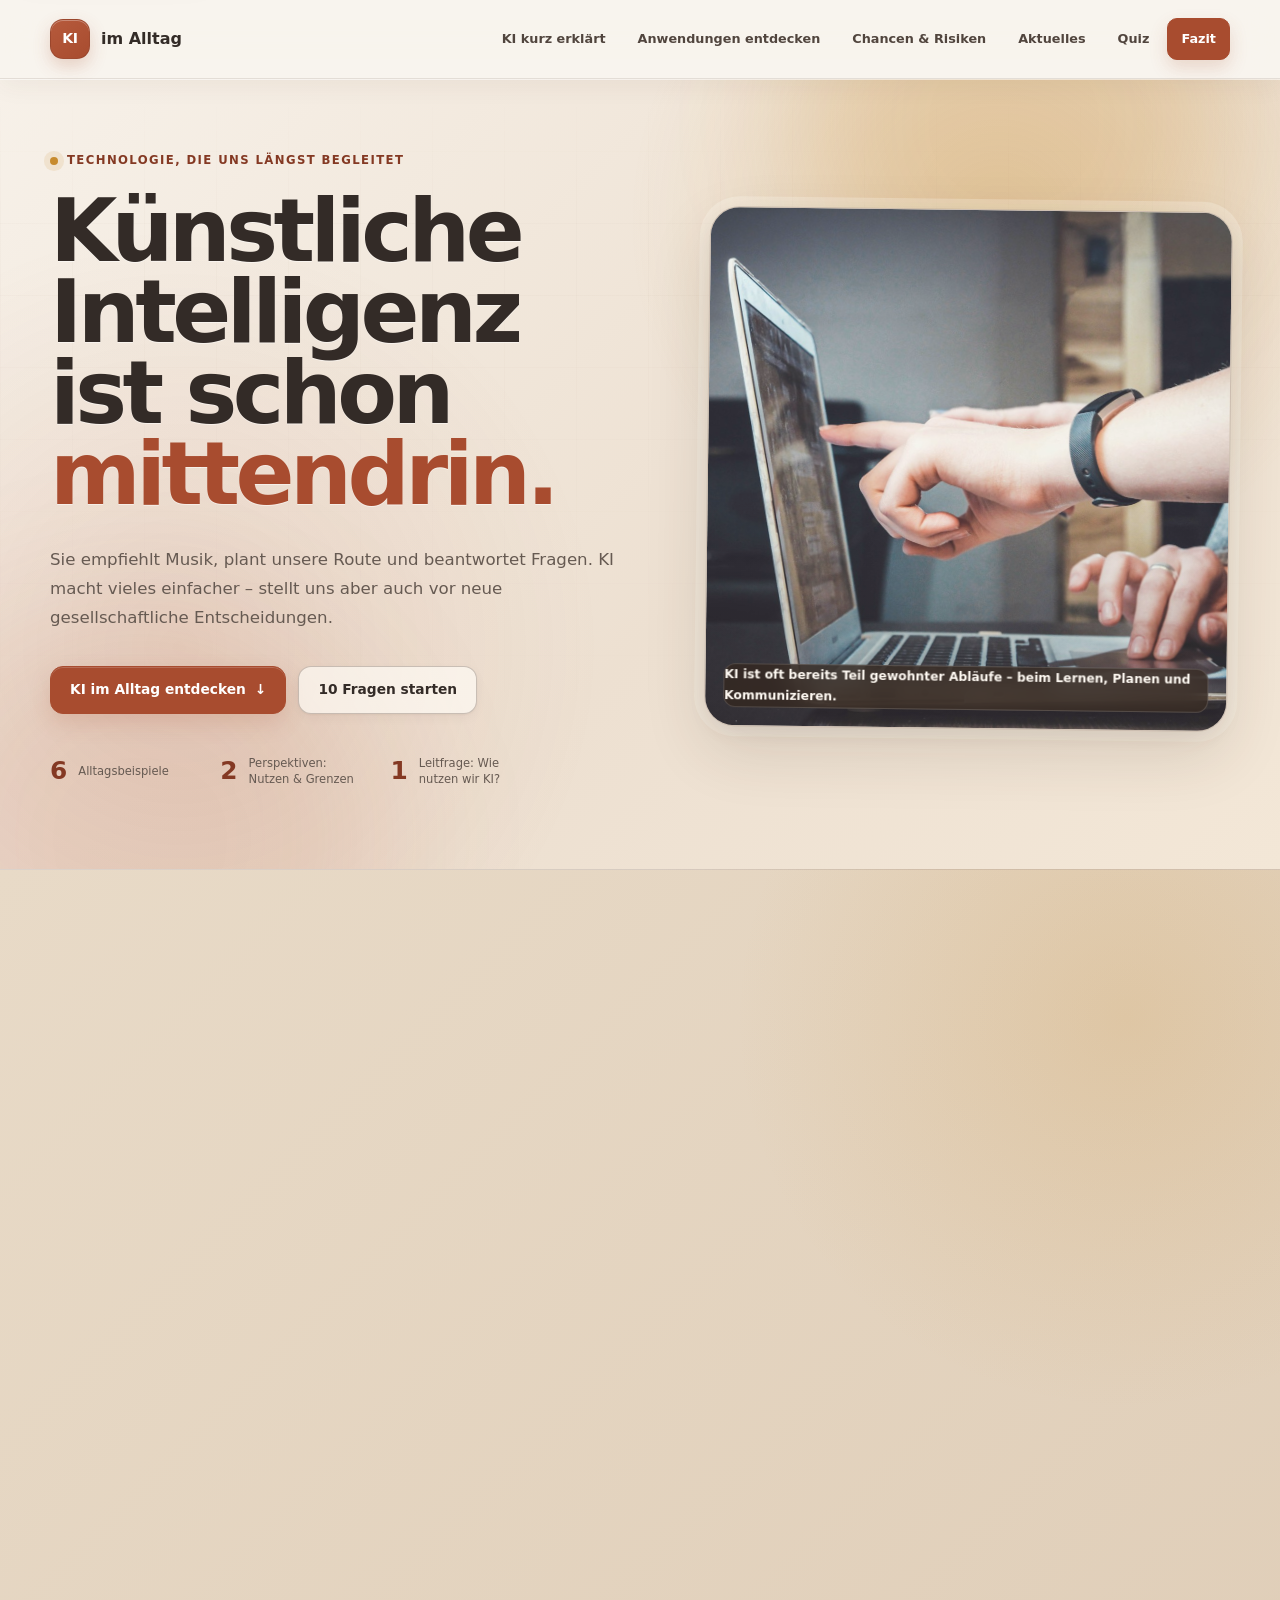
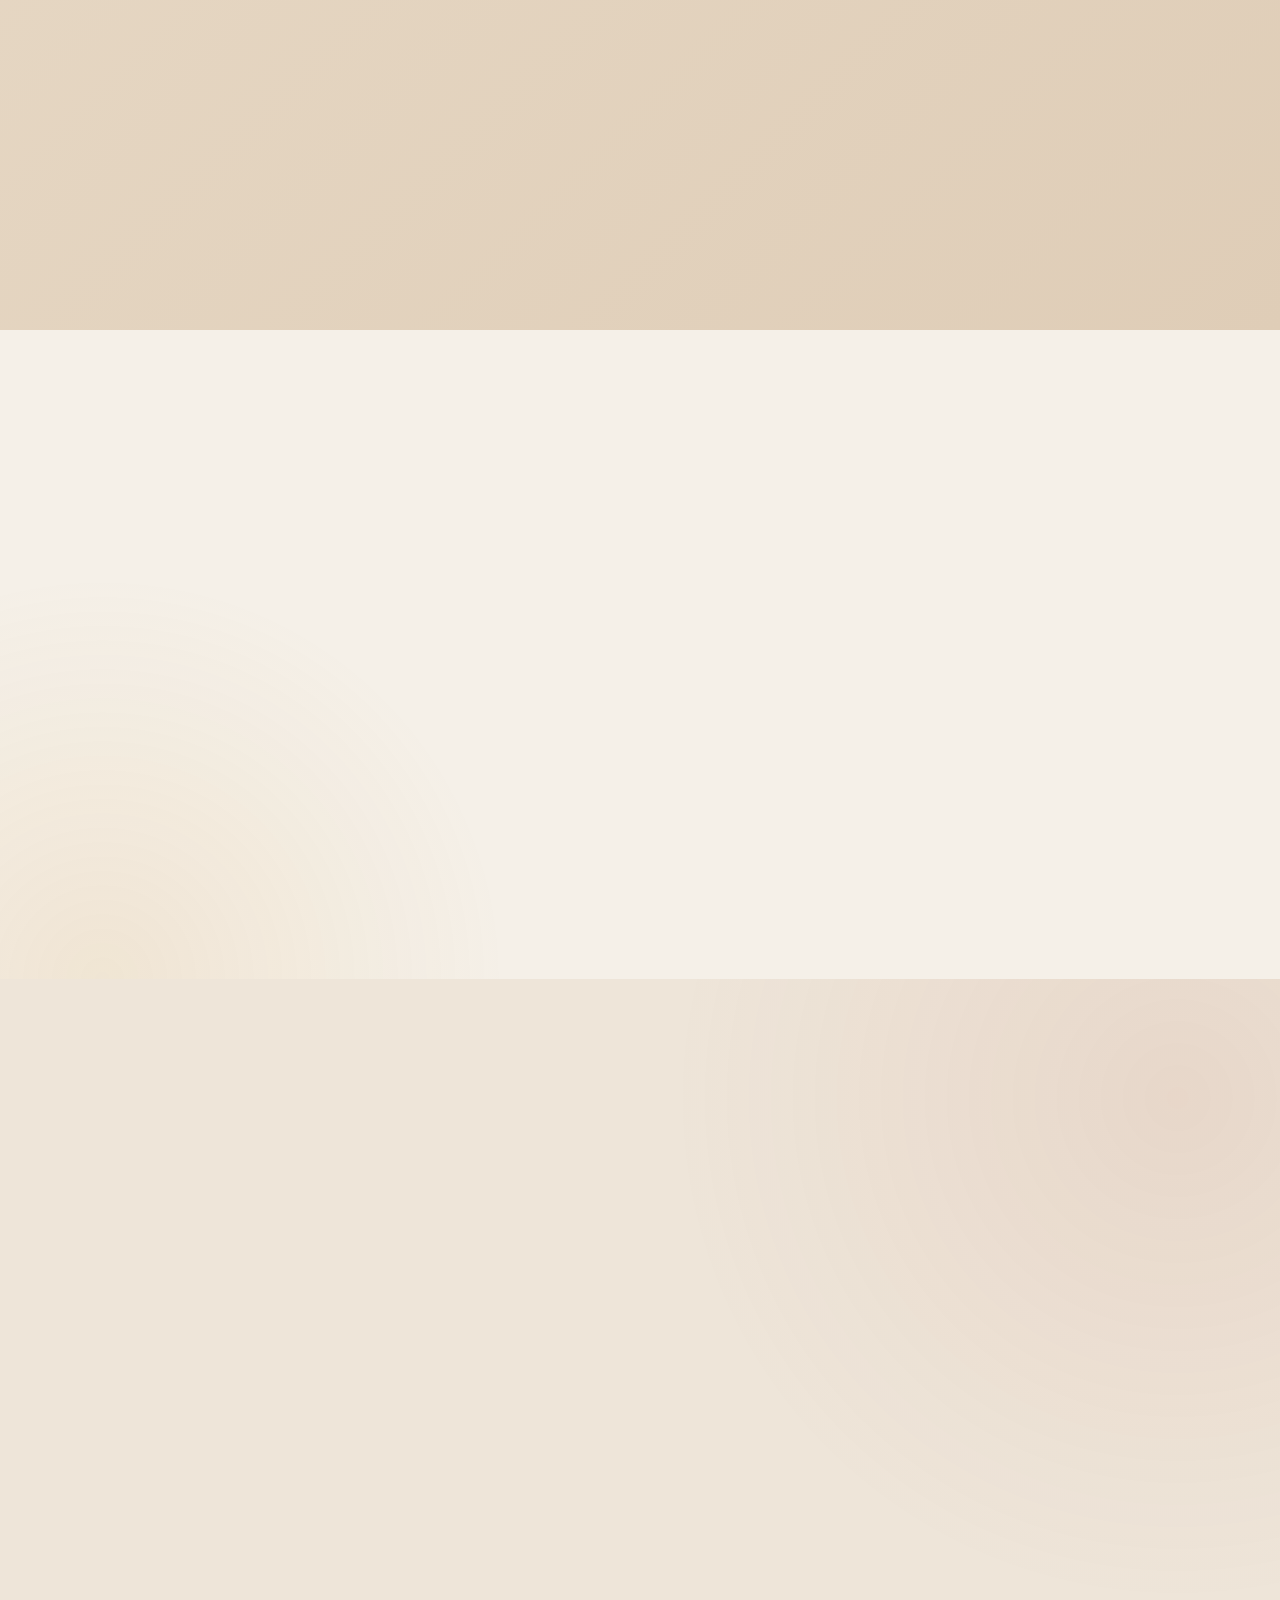
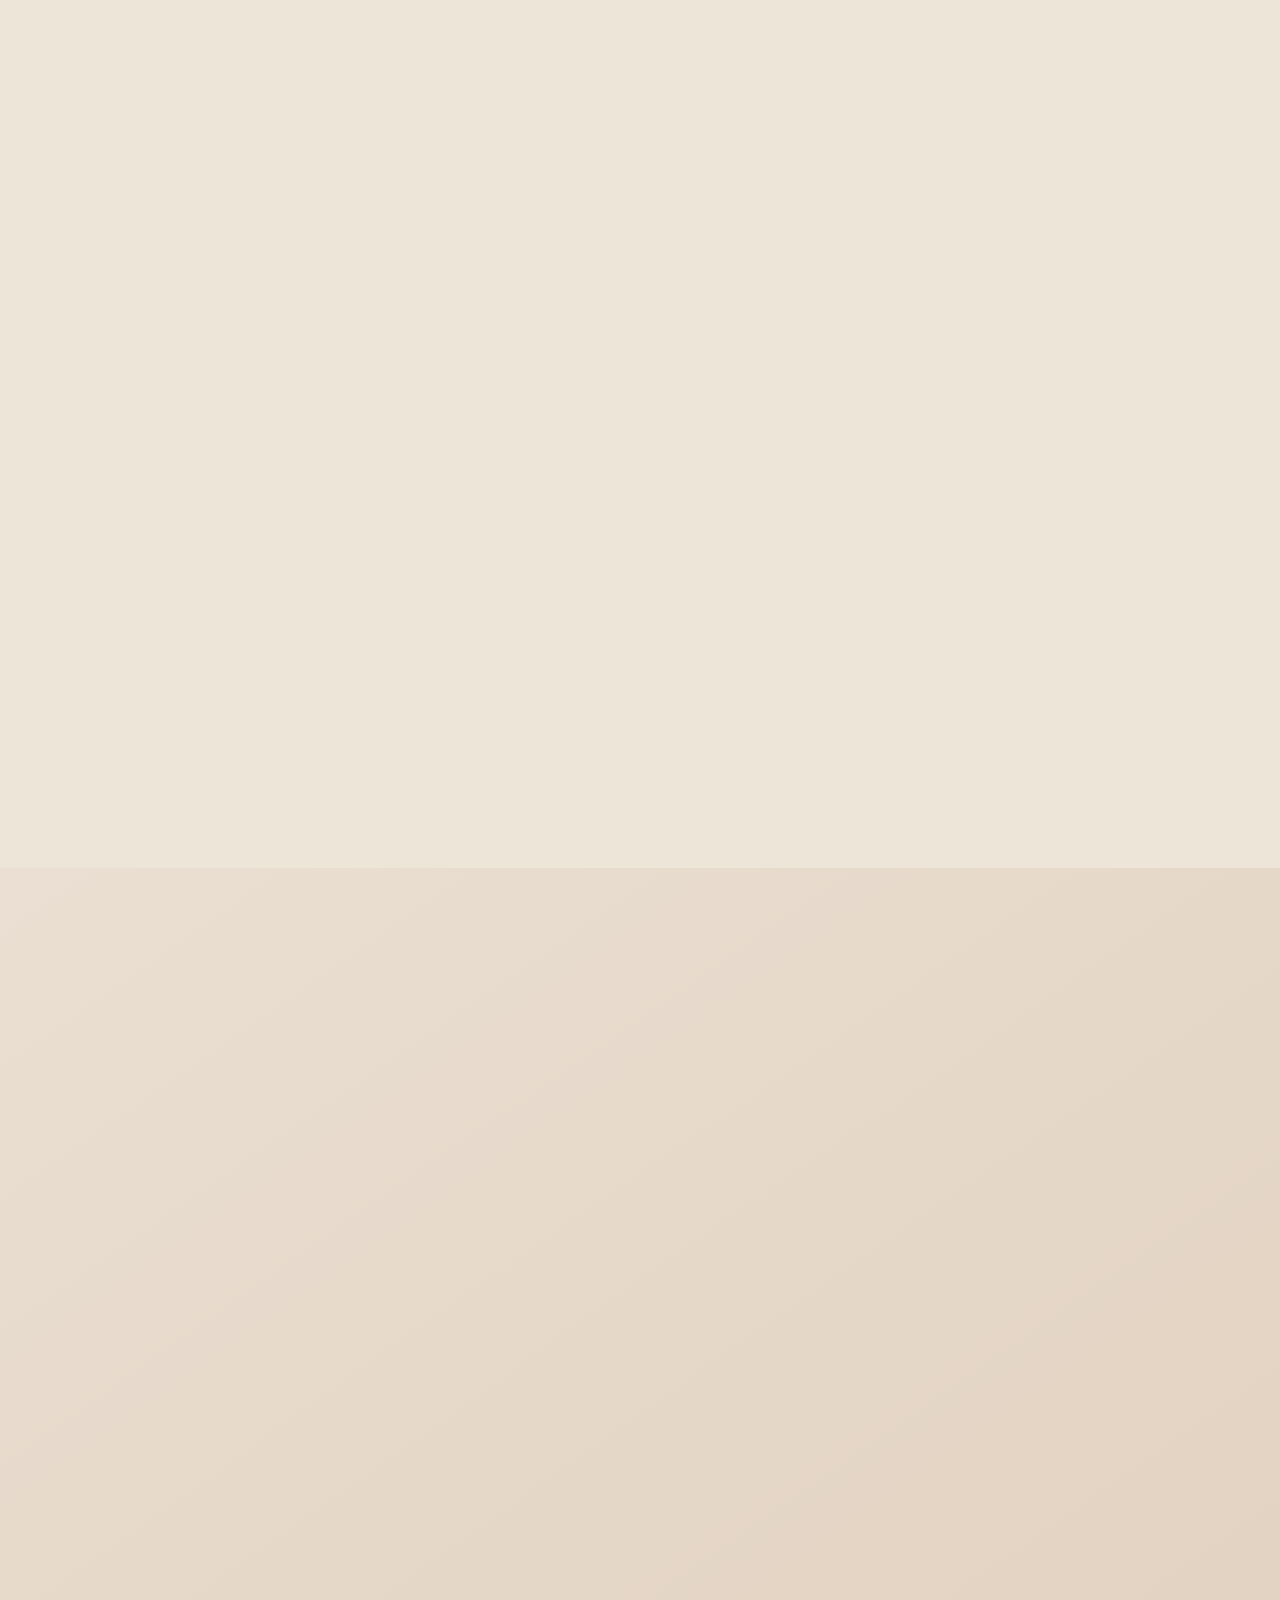
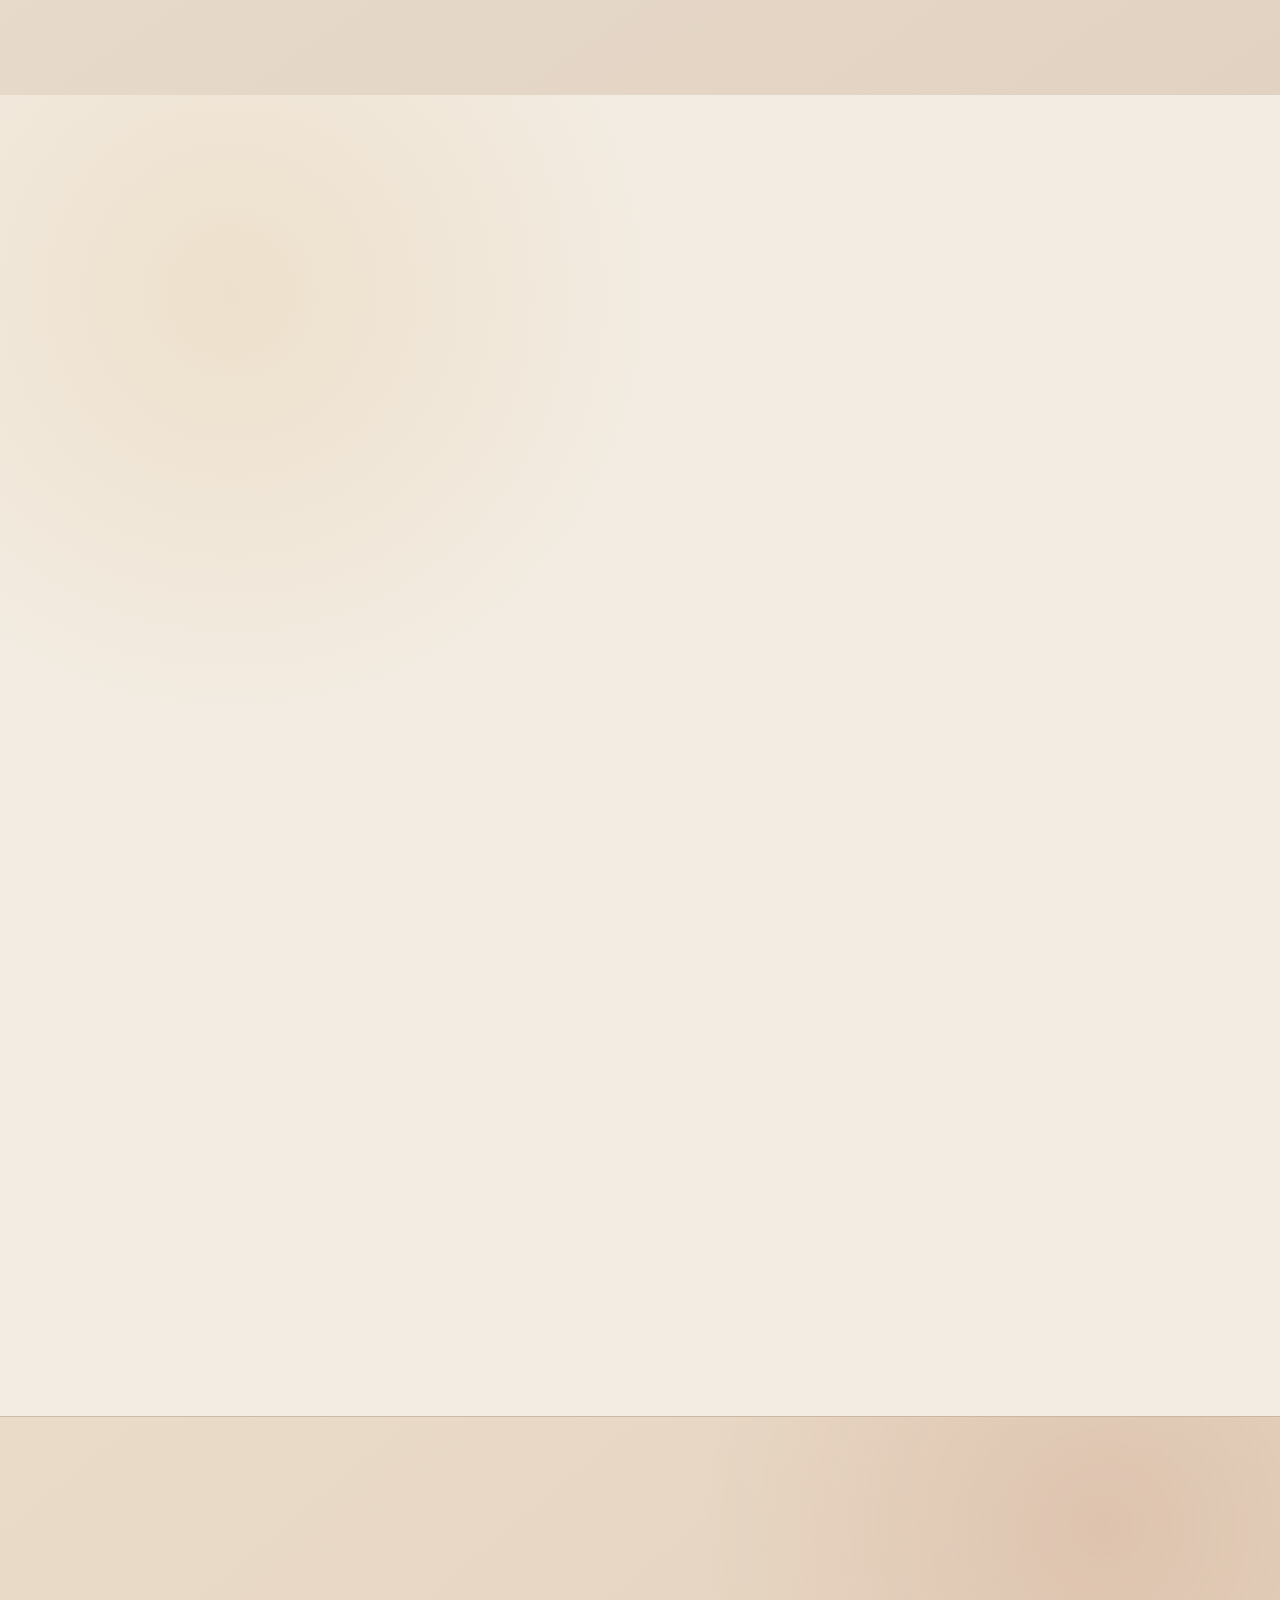
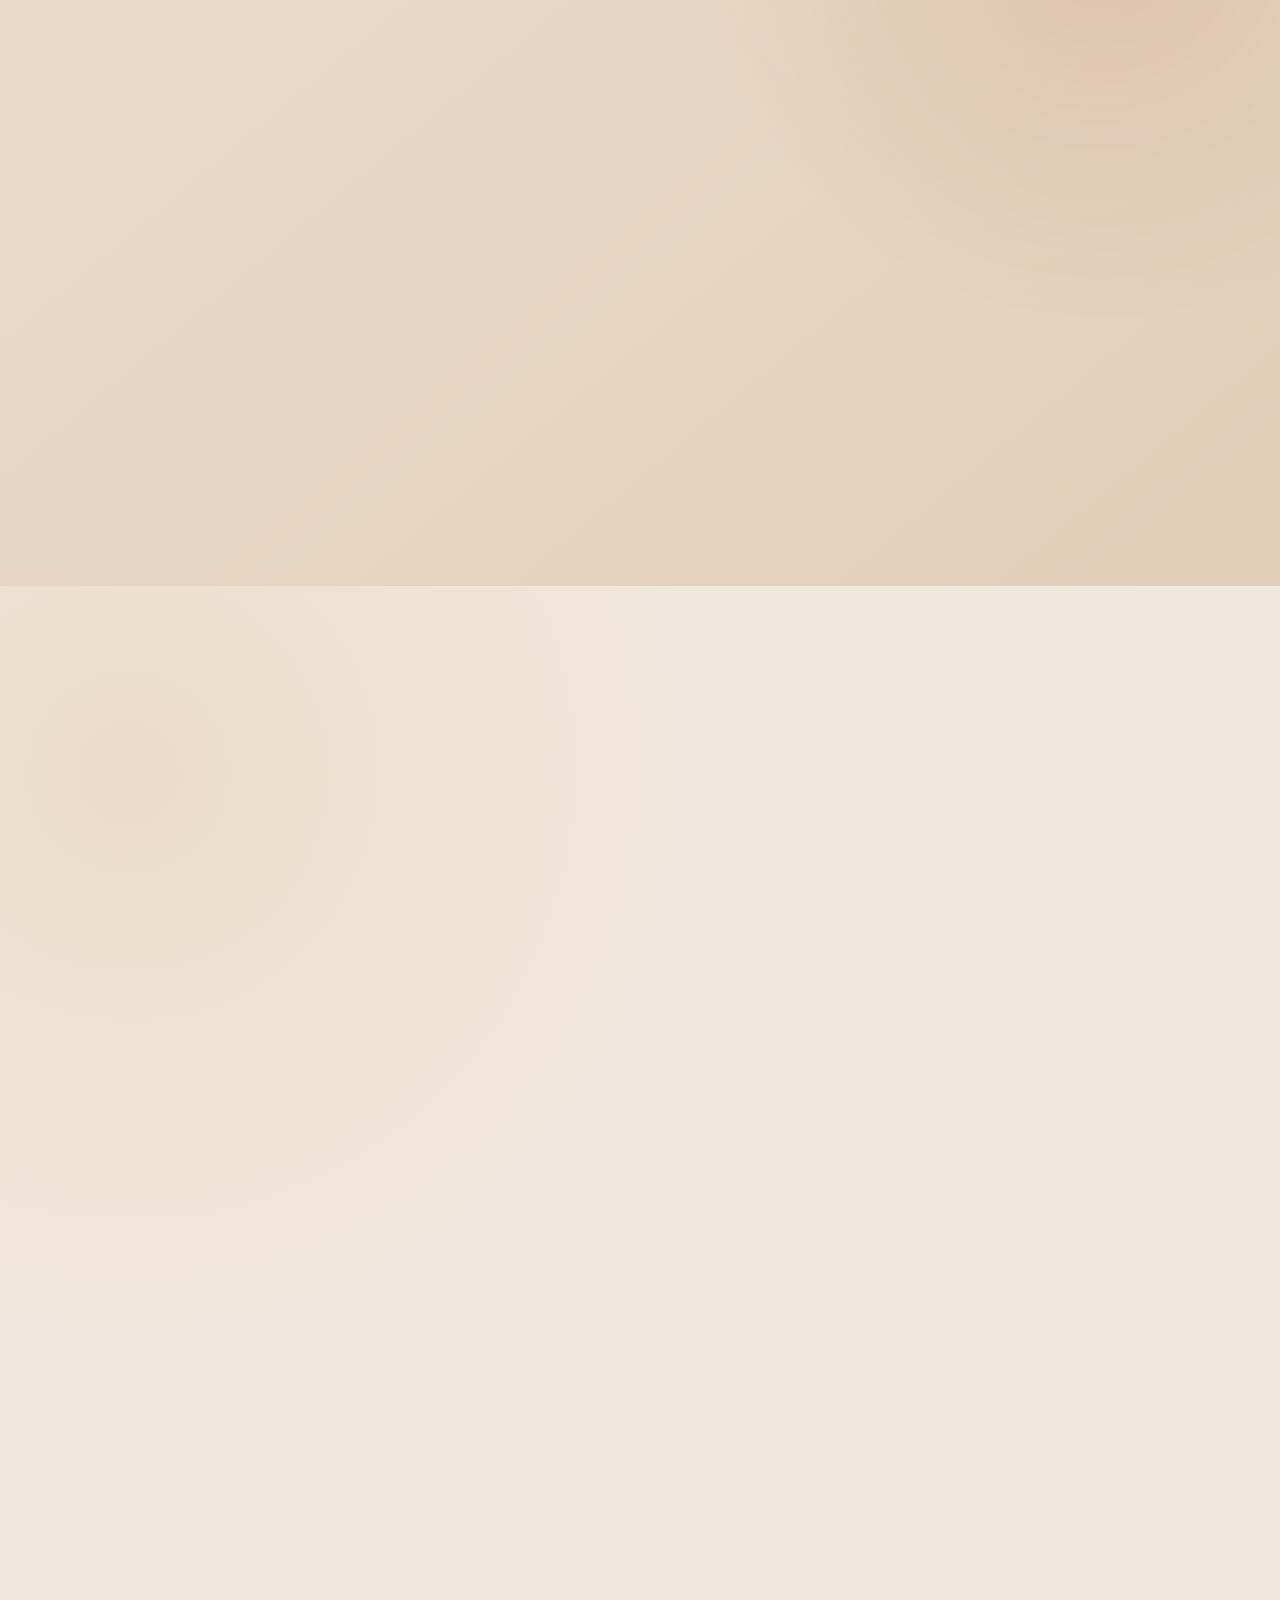
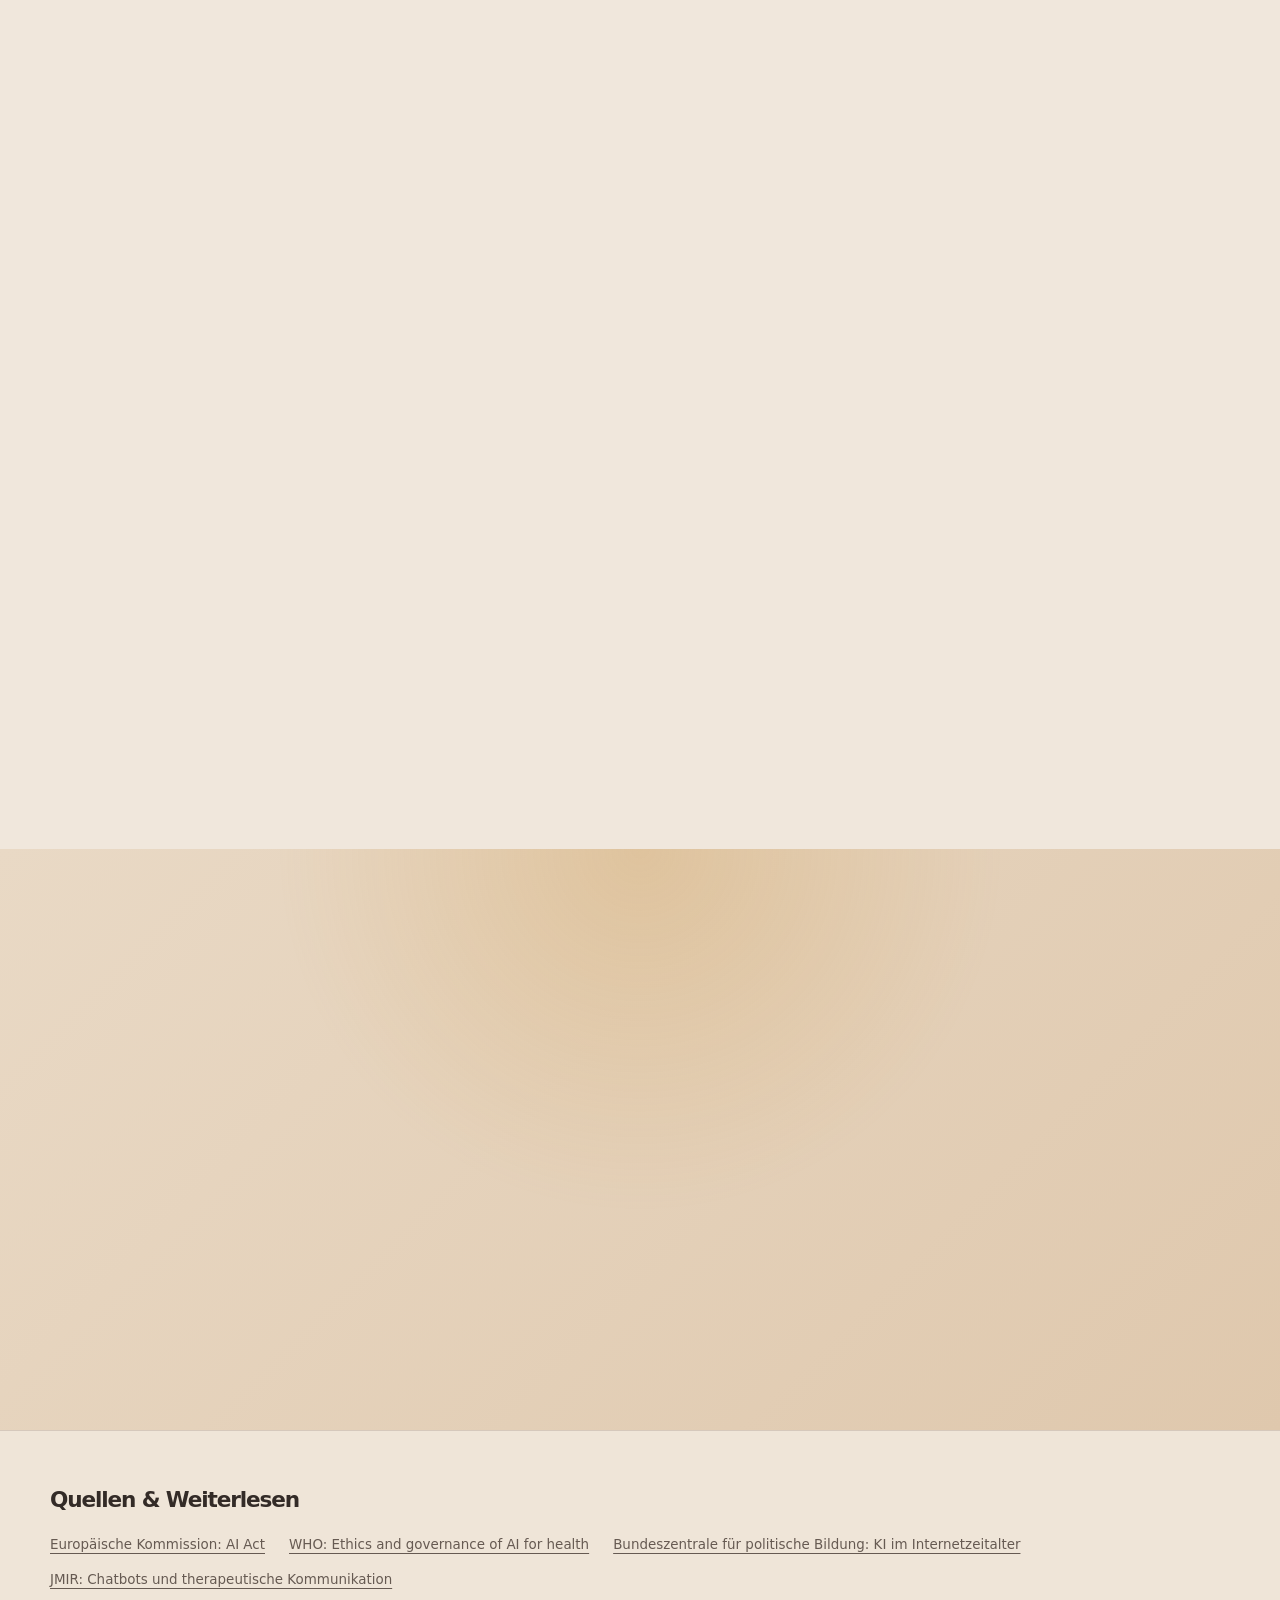
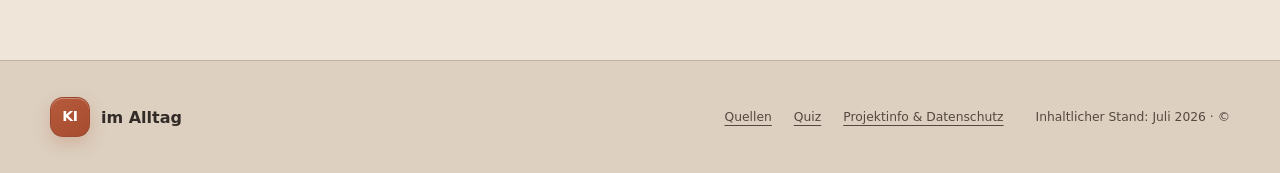
==== commit 82ac1bdb: "Website aktualisiert2" ====
--- a/index.html
+++ b/index.html
@@ -6,6 +6,7 @@
   <meta name="description" content="Künstliche Intelligenz im Alltag: Anwendungen, Chancen, Risiken und ein Blick in die Zukunft.">
   <title>KI im Alltag | Chancen & Herausforderungen</title>
   <link rel="stylesheet" href="style.css">
+  <link rel="stylesheet" href="modern-ui.css">
   <script src="script.js" defer></script>
   <script src="newsfeed.js" defer></script>
   <script src="embed.js" defer></script>
@@ -55,20 +56,10 @@
           </ul>
         </div>
 
-        <div class="hero-visual" aria-label="Illustration eines digitalen KI-Netzwerks">
-          <div class="orbit orbit-one"></div>
-          <div class="orbit orbit-two"></div>
-          <div class="ai-core">
-            <span class="core-label">KI</span>
-            <span class="core-pulse"></span>
-          </div>
-          <div class="float-card card-chat"><span aria-hidden="true">✦</span> Chat</div>
-          <div class="float-card card-route"><span aria-hidden="true">⌁</span> Route</div>
-          <div class="float-card card-image"><span aria-hidden="true">▧</span> Bild</div>
-          <div class="float-card card-voice"><span aria-hidden="true">◖</span> Sprache</div>
-          <span class="node node-one"></span><span class="node node-two"></span>
-          <span class="node node-three"></span><span class="node node-four"></span>
-        </div>
+        <figure class="hero-photo">
+          <img src="assets/photos/hero-lernen.jpg" alt="Laptop, Smartphone und Notizen auf einem Schreibtisch beim digitalen Lernen">
+          <figcaption>KI ist oft bereits Teil gewohnter Abläufe – beim Lernen, Planen und Kommunizieren.</figcaption>
+        </figure>
       </div>
     </section>
 
@@ -139,35 +130,35 @@
             <span class="card-footer"><span class="tag">Kommunikation</span><span class="card-arrow" aria-hidden="true">↗</span></span>
           </a>
           <a class="app-card app-voice reveal" href="sprachassistenten.html">
-            <div class="application-visual"><img src="assets/applications/sprachassistent.png" alt="Futuristische Darstellung eines Sprachassistenten mit Mikrofon und Schallwellen"></div>
+            <div class="application-visual"><img src="assets/photos/sprachassistenten.jpg" alt="Smartphone neben einem Laptop als Zugang zu Sprachassistenten"></div>
             <span class="card-number">02</span>
             <h3>Sprachassistenten</h3>
             <p>Timer beim Kochen, Musik im Wohnzimmer oder eine Erinnerung für morgen: Sprache kann viele kleine Handgriffe ersetzen.</p>
             <span class="card-footer"><span class="tag">Sprache</span><span class="card-arrow" aria-hidden="true">↗</span></span>
           </a>
           <a class="app-card app-navigation reveal" href="navigation.html">
-            <div class="application-visual"><img src="assets/applications/navigation.png" alt="Dreidimensionale Stadtkarte mit leuchtender Route und Zielmarkierung"></div>
+            <div class="application-visual"><img src="assets/photos/navigation.jpg" alt="Smartphone mit Navigation in einer Fahrzeughalterung"></div>
             <span class="card-number">03</span>
             <h3>Navigation</h3>
             <p>Auf dem Weg zur Schule oder zum Arzt kann Navigation Stau erkennen, Alternativen zeigen und die Ankunft besser planbar machen.</p>
             <span class="card-footer"><span class="tag">Mobilität</span><span class="card-arrow" aria-hidden="true">↗</span></span>
           </a>
           <a class="app-card app-image reveal" href="bildgeneratoren.html">
-            <div class="application-visual"><img src="assets/applications/bildgenerator.png" alt="Kreativmaschine, die aus einer Eingabe verschiedene Bildwelten erzeugt"></div>
+            <div class="application-visual"><img src="assets/photos/bildgeneratoren.jpg" alt="Junge Menschen entwickeln gemeinsam einen digitalen Entwurf am Laptop"></div>
             <span class="card-number">04</span>
             <h3>Bildgeneratoren</h3>
             <p>Für ein Plakat, Moodboard oder Präsentationsentwurf entstehen schnell Bildideen – ihre Herkunft muss dabei erkennbar bleiben.</p>
             <span class="card-footer"><span class="tag">Kreativität</span><span class="card-arrow" aria-hidden="true">↗</span></span>
           </a>
           <a class="app-card app-medicine reveal" href="medizin.html">
-            <div class="application-visual"><img src="assets/applications/medizin.png" alt="Leuchtendes anatomisches Herz in einem KI-gestützten medizinischen Scanner"></div>
+            <div class="application-visual"><img src="assets/photos/medizin.jpg" alt="Ärztin betrachtet medizinische Informationen auf einem Tablet"></div>
             <span class="card-number">05</span>
             <h3>Medizin</h3>
             <p>In Praxen und Kliniken kann KI auffällige Stellen in Bildern markieren. Fachleute entscheiden, was der Hinweis bedeutet.</p>
             <span class="card-footer"><span class="tag">Gesundheit</span><span class="card-arrow" aria-hidden="true">↗</span></span>
           </a>
           <a class="app-card app-drive reveal" href="autonomes-fahren.html">
-            <div class="application-visual"><img src="assets/applications/autonomes-fahren.png" alt="Futuristisches Fahrzeug mit sichtbaren Sensorfeldern in einer Modellstadt"></div>
+            <div class="application-visual"><img src="assets/photos/autonomes-fahren.jpg" alt="Modernes Fahrzeug fährt durch eine Stadtstraße"></div>
             <span class="card-number">06</span>
             <h3>Autonomes Fahren</h3>
             <p>Robotaxis zeigen bereits, wie KI Fahrten übernehmen kann. Sicherheit, klare Regeln und menschliche Hilfe bleiben entscheidend.</p>
@@ -225,7 +216,7 @@
           </article>
 
           <article class="balance-card risk reveal">
-            <div class="balance-title"><span aria-hidden="true">!</span><div><small>Verantwortung</small><h3>Herausforderungen</h3></div></div>
+            <div class="balance-title"><span class="risk-symbol" aria-hidden="true"></span><div><small>Verantwortung</small><h3>Herausforderungen</h3></div></div>
             <ul>
               <li><span>01</span><div><strong>Überzeugend falsche Antworten</strong><p>Chatbots können Quellen erfinden und Karten- oder Verkehrsdaten können veraltet sein – wichtige Angaben müssen geprüft werden.</p></div></li>
               <li><span>02</span><div><strong>Persönliche Daten</strong><p>Standort, Stimme, Lerntexte und Gesundheitsdaten verraten viel. Einstellungen und Eingaben sollten bewusst gewählt werden.</p></div></li>
--- a/style.css
+++ b/style.css
@@ -1,333 +1,525 @@
-:root {
-  --bg: #27150d;
-  --bg-soft: #3b2114;
-  --ink: #f4ead8;
-  --muted: #d0bda4;
-  --white: #16100c;
-  --line: #6c5138;
-  --violet: #c45422;
-  --violet-dark: #873213;
-  --cyan: #d5942f;
-  --green: #bd6228;
-  --pink: #c45422;
-  --orange: #d5942f;
-  --shadow: 0 22px 60px rgba(82, 45, 18, .14);
-  --radius: 24px;
-}
-
-* { box-sizing: border-box; }
-html { scroll-behavior: smooth; }
-body {
+/* Seitenlayouts: Startseite, Quiz und Projektinformation. */
+
+body.menu-open { overflow: hidden; }
+
+.container {
+  width: min(1180px, calc(100% - 48px));
+  margin-inline: auto;
+}
+
+.section { padding: clamp(88px, 9vw, 132px) 0; }
+
+.sr-only {
+  position: absolute;
+  width: 1px;
+  height: 1px;
+  padding: 0;
+  margin: -1px;
+  overflow: hidden;
+  clip: rect(0, 0, 0, 0);
+  white-space: nowrap;
+  border: 0;
+}
+
+/* Navigation */
+.nav {
+  min-height: 78px;
+  display: flex;
+  align-items: center;
+  justify-content: space-between;
+  gap: 30px;
+}
+
+.nav-links {
+  display: flex;
+  align-items: center;
+  justify-content: flex-end;
+  gap: 4px;
+}
+
+.nav-toggle {
+  display: none;
+  width: 46px;
+  height: 46px;
+  padding: 11px;
+  border: 0;
+  background: transparent;
+}
+
+.nav-toggle span:not(.sr-only) {
+  display: block;
+  width: 100%;
+  height: 2px;
+  margin: 5px 0;
+}
+
+/* Startseiten-Hero */
+.hero {
+  position: relative;
+  min-height: 720px;
+  display: grid;
+  align-items: center;
+  overflow: hidden;
+}
+
+.hero-grid {
+  position: relative;
+  z-index: 2;
+  display: grid;
+  grid-template-columns: minmax(0, 1.04fr) minmax(360px, .96fr);
+  align-items: center;
+  gap: clamp(52px, 7vw, 96px);
+  padding-top: 72px;
+  padding-bottom: 82px;
+}
+
+.hero-copy { min-width: 0; }
+
+.hero h1 {
+  max-width: 760px;
   margin: 0;
-  color: var(--ink);
-  background: var(--white);
-  font-family: Aptos, "Segoe UI", Arial, sans-serif;
-  line-height: 1.65;
-  -webkit-font-smoothing: antialiased;
-}
-body.menu-open { overflow: hidden; }
-a { color: inherit; }
-button, a { -webkit-tap-highlight-color: transparent; }
-.container { width: min(1160px, calc(100% - 40px)); margin-inline: auto; }
-.section { padding: 110px 0; }
-.skip-link { position: fixed; left: 16px; top: -80px; z-index: 999; padding: 10px 16px; background: #e8e8d8; border-radius: 10px; }
-.skip-link:focus { top: 16px; }
-.sr-only { position: absolute; width: 1px; height: 1px; padding: 0; margin: -1px; overflow: hidden; clip: rect(0, 0, 0, 0); white-space: nowrap; border: 0; }
-.progress { position: fixed; inset: 0 0 auto; height: 3px; z-index: 1000; }
-.progress span { display: block; width: 0; height: 100%; background: linear-gradient(90deg, var(--violet), var(--cyan)); }
-
-.site-header { position: absolute; inset: 0 0 auto; z-index: 50; color: white; }
-.nav { min-height: 82px; display: flex; align-items: center; justify-content: space-between; }
-.logo { display: inline-flex; align-items: center; gap: 10px; color: inherit; text-decoration: none; font-weight: 750; letter-spacing: -.02em; }
-.logo-mark { display: grid; place-items: center; width: 38px; height: 38px; color: #171109; background: linear-gradient(135deg, var(--violet), var(--cyan)); border-radius: 12px; box-shadow: 0 8px 25px rgba(217, 104, 39, .26); }
-.nav-links { display: flex; align-items: center; gap: 30px; }
-.nav-links a { display: inline-flex; align-items: center; min-height: 38px; padding: 8px 13px; color: #d3d5c0; border: 2px solid rgba(239,173,79,.48); border-radius: 999px; background: rgba(255,255,255,.035); text-decoration: none; font-size: .86rem; font-weight: 650; transition: transform .22s ease, color .22s ease, border-color .22s ease, background .22s ease, box-shadow .22s ease; }
-.nav-links a:hover, .nav-links a:focus-visible { color: #21150c; background: #e6a247; border-color: #f1c477; box-shadow: 0 8px 20px rgba(0,0,0,.22); transform: translateY(-2px); }
-.nav-links .nav-pill, .nav-links .nav-pill-foundation, .nav-links .nav-pill-applications, .nav-links .nav-cta { border: 2px solid rgba(239,173,79,.48); }
-.nav-links .nav-cta { padding: 8px 13px; }
-.nav-toggle { display: none; padding: 8px; background: transparent; border: 0; }
-.nav-toggle span:not(.sr-only) { display: block; width: 24px; height: 2px; margin: 5px; background: white; transition: .25s ease; }
-
-.hero { position: relative; min-height: 780px; display: grid; align-items: center; overflow: hidden; color: #f4f3de; background: radial-gradient(circle at 68% 44%, #4b2a0d 0, var(--bg) 40%, #090804 80%); }
-.hero::before { content: ""; position: absolute; inset: 0; opacity: .14; background-image: linear-gradient(rgba(255,255,255,.12) 1px, transparent 1px), linear-gradient(90deg, rgba(255,255,255,.12) 1px, transparent 1px); background-size: 70px 70px; mask-image: linear-gradient(to bottom, transparent, black 25%, transparent 90%); }
-.hero-grid { position: relative; display: grid; grid-template-columns: 1.05fr .95fr; align-items: center; gap: 70px; padding-top: 80px; }
-.hero-copy { position: relative; z-index: 2; }
-.eyebrow, .section-kicker { margin: 0 0 18px; color: var(--violet); font-size: .76rem; font-weight: 800; letter-spacing: .14em; text-transform: uppercase; }
-.eyebrow { display: flex; align-items: center; gap: 10px; color: #e69a55; }
-.eyebrow span { width: 24px; height: 1px; background: var(--cyan); }
-h1, h2, h3 { font-family: Bahnschrift, "Arial Narrow", Impact, sans-serif; }
-h1 { max-width: 700px; margin: 0; font-size: clamp(3.4rem, 6.2vw, 6.1rem); line-height: .98; letter-spacing: -.055em; }
-h1 em { display: block; color: transparent; font-style: normal; background: linear-gradient(90deg, #df6f2b, #d9a43d); background-clip: text; -webkit-background-clip: text; }
-.hero-text { max-width: 650px; margin: 28px 0 0; color: #e0e3c7; font-size: 1.12rem; line-height: 1.75; }
-.hero-actions { display: flex; flex-wrap: wrap; gap: 14px; margin-top: 34px; }
-.button { display: inline-flex; align-items: center; justify-content: center; gap: 12px; min-height: 52px; padding: 0 23px; border: 0; border-radius: 999px; text-decoration: none; font: inherit; font-size: .93rem; font-weight: 750; cursor: pointer; transition: transform .2s ease, box-shadow .2s ease, background .2s ease; }
-.button:hover { transform: translateY(-2px); }
-.button-primary { color: #21150c; background: linear-gradient(135deg, var(--violet), var(--cyan)); box-shadow: 0 12px 30px rgba(217, 104, 39, .25); }
-.button-ghost { color: #f4f3de; background: rgba(255,197,51,.08); border: 1px solid rgba(255,211,78,.32); }
-.hero-facts { display: flex; gap: 34px; margin: 46px 0 0; padding: 0; list-style: none; }
-.hero-facts li { display: grid; grid-template-columns: auto auto; gap: 0 10px; align-items: center; }
-.hero-facts strong { grid-row: span 2; color: white; font-size: 1.75rem; line-height: 1; }
-.hero-facts span { max-width: 100px; color: #c5c9a9; font-size: .7rem; line-height: 1.3; }
-
-.hero-visual { position: relative; min-height: 520px; display: grid; place-items: center; }
-.hero-visual::before { content: ""; position: absolute; width: 310px; height: 310px; background: rgba(255,123,36, .2); filter: blur(60px); border-radius: 50%; }
-.ai-core { position: relative; z-index: 3; display: grid; place-items: center; width: 150px; height: 150px; border: 1px solid rgba(255,211,78,.4); border-radius: 42%; background: linear-gradient(145deg, #d96827, #d9a43d); box-shadow: inset 0 0 35px rgba(255,255,255,.12), 0 0 80px rgba(217,104,39,.32); transform: rotate(8deg); color: #1b170b; }
-.core-label { font-size: 3.2rem; font-weight: 850; letter-spacing: -.07em; transform: rotate(-8deg); }
-.core-pulse { position: absolute; inset: -18px; border: 1px solid rgba(217,104,39,.55); border-radius: 44%; animation: corePulse 2.6s ease-out infinite; }
-.orbit { position: absolute; border: 1px solid rgba(176,191,215,.18); border-radius: 50%; }
-.orbit-one { width: 340px; height: 340px; }
-.orbit-two { width: 500px; height: 500px; border-style: dashed; animation: spin 34s linear infinite; }
-.float-card { position: absolute; z-index: 4; display: flex; align-items: center; gap: 8px; padding: 11px 16px; color: #eff0da; background: rgba(31,27,15,.88); border: 1px solid rgba(255,211,78,.22); border-radius: 14px; box-shadow: 0 12px 30px rgba(0,0,0,.25); backdrop-filter: blur(10px); font-size: .8rem; font-weight: 700; animation: float 5s ease-in-out infinite; }
-.float-card span { color: var(--violet); font-size: 1.15rem; }
-.card-chat { top: 12%; left: 17%; }
-.card-route { top: 24%; right: 1%; animation-delay: -1.4s; }
-.card-image { bottom: 20%; left: 3%; animation-delay: -2.6s; }
-.card-voice { bottom: 9%; right: 18%; animation-delay: -3.7s; }
-.node { position: absolute; width: 9px; height: 9px; background: var(--violet); border-radius: 50%; box-shadow: 0 0 18px var(--violet); }
-.node-one { top: 18%; left: 42%; }.node-two { top: 48%; right: 8%; }.node-three { bottom: 15%; left: 38%; }.node-four { top: 54%; left: 12%; }
-.hero-glow { position: absolute; border-radius: 50%; filter: blur(2px); opacity: .18; }
-.hero-glow-one { width: 240px; height: 240px; top: -130px; left: 9%; background: var(--violet); }
-.hero-glow-two { width: 180px; height: 180px; right: -80px; bottom: 10%; background: var(--cyan); }
-.hero-newsfeed { position: absolute; top: 100px; right: max(24px, calc((100vw - 1160px) / 2)); z-index: 7; width: min(342px, calc(100vw - 48px)); overflow: hidden; color: #f8f0dc; background: linear-gradient(145deg, rgba(50,26,13,.94), rgba(29,20,12,.95)); border: 1px solid rgba(239,173,79,.44); border-radius: 22px; box-shadow: 0 20px 44px rgba(0,0,0,.3), inset 0 1px 0 rgba(255,255,255,.08); backdrop-filter: blur(14px); }.hero-feed-label { display: flex; align-items: center; gap: 8px; margin: 0; padding: 13px 17px 10px; color: #f0bd65; border-bottom: 1px solid rgba(239,173,79,.17); font-size: .65rem; font-weight: 900; letter-spacing: .12em; text-transform: uppercase; }.hero-feed-label span { width: 7px; height: 7px; background: #e66e31; border-radius: 50%; box-shadow: 0 0 11px #e66e31; }.hero-feed-meta { display: flex; justify-content: space-between; gap: 12px; padding: 13px 17px 0; color: #d9c9a7; font-size: .65rem; font-weight: 800; letter-spacing: .07em; text-transform: uppercase; }.hero-feed-meta span:first-child { color: #2b170b; background: #e6a247; border-radius: 999px; padding: 4px 7px; }.hero-feed-category { margin: 17px 17px 5px; color: #e59a45; font-size: .65rem; font-weight: 900; letter-spacing: .12em; text-transform: uppercase; }.hero-feed h2, .hero-newsfeed h2 { margin: 0 17px; color: #fff6e4; font-size: 1.32rem; line-height: 1.13; letter-spacing: -.03em; }.hero-feed-text { margin: 10px 17px 0; color: #ded3b9; font-size: .81rem; line-height: 1.55; }.hero-feed-relevance { margin: 12px 17px 0; padding: 9px 10px; color: #e8ddc4; border-left: 3px solid #d77b31; background: rgba(255,255,255,.05); font-size: .72rem; line-height: 1.45; }.hero-feed-source { display: inline-flex; gap: 6px; margin: 12px 17px 15px; color: #f0bd65; font-size: .75rem; font-weight: 850; text-decoration-thickness: 1px; text-underline-offset: 3px; }.hero-feed-source:hover { color: #fff3d2; }.hero-feed-controls { display: flex; justify-content: space-between; gap: 10px; padding: 11px 14px; border-top: 1px solid rgba(239,173,79,.17); background: rgba(255,255,255,.035); }.hero-feed-button { display: inline-flex; align-items: center; gap: 7px; min-height: 34px; padding: 0 9px; color: #fff0d1; background: transparent; border: 1px solid rgba(239,173,79,.32); border-radius: 999px; font: inherit; font-size: .69rem; font-weight: 850; cursor: pointer; transition: transform .2s ease, color .2s ease, background .2s ease; }.hero-feed-button span[aria-hidden="true"] { font: 900 1.05rem/1 Arial, sans-serif; }.hero-feed-button:hover { color: #281508; background: #e6a247; transform: translateY(-1px); }.hero-feed-progress { height: 5px; overflow: hidden; background: rgba(255,255,255,.08); }.hero-feed-progress span { display: block; width: 0; height: 100%; background: linear-gradient(90deg, #c65521, #e6a247); }
-
-h2 { margin: 0; font-size: clamp(2.3rem, 4vw, 4rem); line-height: 1.08; letter-spacing: -.05em; }
-h2 span { color: var(--violet); }
-.two-column { display: grid; grid-template-columns: .85fr 1.15fr; gap: 110px; }
-.intro { position: relative; overflow: hidden; background: linear-gradient(135deg, #b7b497 0%, #c8bd91 48%, #afb39a 100%); }
-.intro::before, .responsibility::before { content: ""; position: absolute; inset: 0; pointer-events: none; opacity: .5; background-image: radial-gradient(circle at 15% 20%, rgba(217,104,39,.18) 0 2px, transparent 3px), radial-gradient(circle at 78% 68%, rgba(217,164,61,.18) 0 2px, transparent 3px); background-size: 52px 52px, 74px 74px; animation: patternDrift 18s linear infinite; }
-.intro .container, .responsibility .container { position: relative; z-index: 1; }
-.intro-copy .lead { margin-top: 0; color: var(--ink); font-size: 1.28rem; font-weight: 600; line-height: 1.55; }
-.intro-copy > p:not(.lead) { color: var(--muted); }
-.process { display: grid; grid-template-columns: 1fr auto 1fr auto 1fr; align-items: center; gap: 14px; margin-top: 35px; }
-.process div { min-width: 0; padding: 18px; border: 1px solid #8f9377; border-radius: 16px; background: #d7d2b6; }
-.process span { display: grid; place-items: center; width: 25px; height: 25px; margin-bottom: 18px; color: #242514; background: var(--violet); border-radius: 50%; font-size: .7rem; font-weight: 800; }
+  font-size: clamp(3.75rem, 6.8vw, 6.75rem);
+  line-height: .93;
+}
+
+.hero-text {
+  max-width: 670px;
+  margin: 30px 0 0;
+  font-size: clamp(1.04rem, 1.3vw, 1.18rem);
+  line-height: 1.75;
+}
+
+.hero-actions {
+  display: flex;
+  flex-wrap: wrap;
+  gap: 12px;
+  margin-top: 34px;
+}
+
+.hero-facts {
+  display: flex;
+  flex-wrap: wrap;
+  gap: 18px 30px;
+  margin: 42px 0 0;
+  padding: 0;
+  list-style: none;
+}
+
+.hero-facts li {
+  display: grid;
+  grid-template-columns: auto minmax(0, 112px);
+  gap: 0 11px;
+  align-items: center;
+}
+
+.hero-facts strong { font-size: 1.55rem; line-height: 1; }
+.hero-facts span { font-size: .72rem; line-height: 1.35; }
+
+.hero-photo {
+  position: relative;
+  min-height: 520px;
+  margin: 0;
+  overflow: hidden;
+}
+
+.hero-photo img {
+  position: absolute;
+  inset: 0;
+  width: 100%;
+  height: 100%;
+  object-fit: cover;
+}
+
+.hero-photo figcaption {
+  position: absolute;
+  z-index: 2;
+  right: 18px;
+  bottom: 18px;
+  left: 18px;
+}
+
+.hero-glow { position: absolute; pointer-events: none; }
+
+/* Gemeinsame Abschnitts-Layouts */
+.section-heading {
+  display: grid;
+  grid-template-columns: minmax(0, 1fr) minmax(300px, .72fr);
+  gap: clamp(38px, 7vw, 94px);
+  align-items: end;
+  margin-bottom: clamp(44px, 5vw, 68px);
+}
+
+.section-heading > p { max-width: 500px; margin: 0 0 5px; }
+
+.two-column {
+  display: grid;
+  grid-template-columns: minmax(280px, .78fr) minmax(0, 1.22fr);
+  gap: clamp(58px, 9vw, 124px);
+  align-items: start;
+}
+
+.intro-copy .lead { margin-top: 0; }
+
+.process {
+  display: grid;
+  grid-template-columns: 1fr auto 1fr auto 1fr;
+  gap: 14px;
+  align-items: center;
+  margin-top: 36px;
+}
+
+.process div { min-width: 0; padding: 20px; }
+.process span { display: grid; place-items: center; width: 34px; height: 34px; margin-bottom: 20px; }
 .process strong, .process small { display: block; }
-.process small { margin-top: 2px; color: var(--muted); font-size: .68rem; line-height: 1.3; }
-.process i { color: #a9b2c1; font-style: normal; }
-
-.applications { position: relative; overflow: hidden; background: #beb38d; }
-.applications::before { content: ""; position: absolute; inset: 0; opacity: .35; background-image: linear-gradient(135deg, transparent 47%, rgba(31,29,16,.11) 48%, rgba(31,29,16,.11) 52%, transparent 53%); background-size: 42px 42px; animation: patternDrift 22s linear infinite; }
-.applications .container { position: relative; z-index: 1; }
-.section-heading { display: flex; align-items: end; justify-content: space-between; gap: 60px; margin-bottom: 52px; }
-.section-heading > p { max-width: 450px; margin: 0 0 4px; color: var(--muted); }
-.card-grid { display: grid; grid-template-columns: repeat(3, 1fr); gap: 18px; }
-.app-card { position: relative; min-height: 438px; padding: 24px 24px 30px; overflow: hidden; color: inherit; text-decoration: none; background: linear-gradient(145deg, #dedfca, #bfc3a9); border: 1px solid rgba(47,46,24,.24); border-radius: 22px; box-shadow: 0 8px 28px rgba(50, 47, 23, .12); transition: transform .32s cubic-bezier(.2,.8,.2,1), box-shadow .32s ease, border-color .32s ease; }
-.app-card:hover { transform: translateY(-9px); box-shadow: 0 22px 46px rgba(35,32,15,.24); border-color: rgba(255,123,36,.7); }
-.app-chat { background: linear-gradient(145deg, #d8c69f, #aaa17c); }
-.app-voice { background: linear-gradient(145deg, #e6c78f, #b2ad86); }
-.app-navigation { background: linear-gradient(145deg, #e4d18f, #aaa883); }
-.app-image { background: linear-gradient(145deg, #dfa47e, #b5a27e); }
-.app-medicine { background: linear-gradient(145deg, #d8b57d, #a99670); }
-.app-drive { background: linear-gradient(145deg, #e2b66f, #ada17b); }
-.application-visual { height: 168px; margin: -6px -6px 24px; overflow: hidden; border: 1px solid rgba(27,26,14,.28); border-radius: 17px; background: #272419; box-shadow: 0 11px 24px rgba(38,34,15,.2); transition: transform .35s cubic-bezier(.2,.8,.2,1), box-shadow .35s ease; }
-.application-visual img { display: block; width: 100%; height: 100%; object-fit: cover; transition: transform .55s cubic-bezier(.2,.8,.2,1); }
-.app-card:hover .application-visual { transform: translateY(-5px) rotate(-.5deg); box-shadow: 0 18px 30px rgba(35,31,13,.28); }
-.app-card:hover .application-visual img { transform: scale(1.055); }
-.brand-cluster { position: relative; width: auto; height: 168px; margin: -6px -6px 24px; overflow: hidden; isolation: isolate; border: 1px solid rgba(27,26,14,.28); border-radius: 17px; background: #272419 url("assets/heroes/chatbots-hero.png") center 46% / cover no-repeat; box-shadow: 0 11px 24px rgba(38,34,15,.2); transition: transform .35s cubic-bezier(.2,.8,.2,1), box-shadow .35s ease; }
-.brand-cluster::before { content: ""; position: absolute; inset: 0; z-index: -1; background: linear-gradient(90deg, rgba(18,17,10,.14), rgba(18,17,10,.02) 50%, rgba(18,17,10,.14)); }
-.app-chat .brand-cluster::after { content: ""; position: absolute; inset: 0; z-index: 0; pointer-events: none; background: linear-gradient(125deg, rgba(172,79,23,.24), rgba(217,164,61,.12)); mix-blend-mode: color; }
-.brand-logo { position: absolute; display: grid; place-items: center; width: 52px; height: 52px; padding: 13px; background: rgba(225,226,205,.94); border: 1px solid rgba(151,155,128,.9); border-radius: 16px; box-shadow: 0 8px 20px rgba(12,12,7,.34); backdrop-filter: blur(3px); transition: transform .25s ease; }
-.brand-logo img { display: block; width: 100%; height: 100%; object-fit: contain; }
-.brand-openai { left: calc(50% - 91px); top: 49px; z-index: 4; color: #111; }.brand-claude { left: calc(50% - 47px); top: 63px; z-index: 3; color: #d97757; }.brand-gemini { left: calc(50% - 3px); top: 49px; z-index: 2; color: #d68d1c; }.brand-grok { left: calc(50% + 41px); top: 63px; z-index: 1; padding: 10px; color: #111; }
-.app-card:hover .brand-cluster { transform: translateY(-5px) rotate(.5deg); box-shadow: 0 18px 30px rgba(35,31,13,.25); }
-.app-card:hover .brand-logo:nth-child(odd) { transform: translateY(-4px) rotate(-3deg); }.app-card:hover .brand-logo:nth-child(even) { transform: translateY(-1px) rotate(3deg); }
-.app-medicine .application-visual { position: relative; background: #49351b; }.app-medicine .application-visual::after { content: ""; position: absolute; inset: 0; z-index: 1; pointer-events: none; background: linear-gradient(135deg, rgba(181,83,28,.3), rgba(217,164,61,.12)); mix-blend-mode: color; }
-.card-number { position: absolute; top: 30px; right: 30px; z-index: 2; color: #25251a; font-size: .72rem; font-weight: 800; letter-spacing: .1em; opacity: .48; }
-.app-card h3 { margin: 0 0 9px; font-size: 1.25rem; letter-spacing: -.02em; }
-.app-card p { margin: 0; color: var(--muted); font-size: .94rem; font-weight: 600; line-height: 1.62; }
-.card-footer { position: absolute; left: 24px; right: 24px; bottom: 22px; display: flex; justify-content: space-between; align-items: center; }
-.tag { padding: 5px 10px; color: #484a36; background: #d4d6c1; border-radius: 999px; font-size: .66rem; font-weight: 750; text-transform: uppercase; letter-spacing: .08em; }
-.card-arrow { display: grid; place-items: center; width: 42px; height: 42px; color: #25150c; background: linear-gradient(135deg, #df6f2b, #d9a43d); border: 1px solid rgba(99,45,14,.28); border-radius: 50%; font-family: Arial, sans-serif; font-size: 1.45rem; font-weight: 900; line-height: 1; transition: transform .2s ease, box-shadow .2s ease; }.app-card:hover .card-arrow { transform: rotate(45deg); box-shadow: 0 8px 18px rgba(145,59,18,.28); }
-
-.local-context { position: relative; overflow: hidden; padding: 78px 0; background: linear-gradient(145deg, #b7af8d, #a7a384 58%, #c1af86); }
-.local-context::before { content: ""; position: absolute; inset: 0; opacity: .34; background-image: linear-gradient(135deg, transparent 47%, rgba(76,58,24,.13) 48%, rgba(76,58,24,.13) 52%, transparent 53%); background-size: 46px 46px; }
-.local-context .container { position: relative; z-index: 1; }.local-context .section-heading { margin-bottom: 30px; }
-.local-grid { display: grid; grid-template-columns: repeat(3, 1fr); gap: 18px; }
-.local-card { position: relative; z-index: 1; min-height: 350px; perspective: 1100px; outline: none; }
-.local-card-inner { position: relative; height: 350px; transition: width .55s ease, height .55s ease, margin .55s ease; }
-.local-card:hover, .local-card:focus { z-index: 20; }
-.local-card-face { position: absolute; inset: 0; display: flex; flex-direction: column; padding: 27px; overflow: hidden; border: 1px solid rgba(47,46,24,.23); border-radius: 21px; backface-visibility: hidden; -webkit-backface-visibility: hidden; -webkit-font-smoothing: antialiased; text-rendering: optimizeLegibility; box-shadow: 0 12px 30px rgba(43,42,21,.12); transition: transform .85s cubic-bezier(.2,.75,.2,1), opacity .45s ease; }
-.local-card-front { background: rgba(220,216,187,.8); opacity: 1; transform: rotateY(0deg); }
-.local-card-back { color: #f4ead8; background: linear-gradient(145deg, #3a2819, #21160f); border-color: rgba(217,148,47,.38); opacity: 0; transform: rotateY(-90deg); pointer-events: none; }
-.local-card:hover .local-card-inner, .local-card:focus .local-card-inner { width: calc(100% + 48px); height: 390px; margin: -24px; }
-.local-card:hover .local-card-front, .local-card:focus .local-card-front { opacity: 0; transform: rotateY(90deg); pointer-events: none; }
-.local-card:hover .local-card-back, .local-card:focus .local-card-back { opacity: 1; transform: rotateY(0deg); pointer-events: auto; }
-.local-number { display: grid; place-items: center; width: 40px; height: 40px; margin-bottom: 17px; color: #25150c; background: #df7a34; border-radius: 13px; font-size: .72rem; font-weight: 900; }
-.local-card:nth-child(2) .local-number { background: #d9a43d; }
-.local-card:nth-child(3) .local-number { background: #c78332; }
-.local-usecase { margin: 0 0 8px !important; color: #9c401c !important; font-size: .68rem !important; font-weight: 900 !important; letter-spacing: .1em; text-transform: uppercase; }
-.local-card h3 { margin: 0 0 10px; font-size: 1.35rem; }
-.local-card p { margin: 0; color: var(--muted); font-size: .92rem; font-weight: 600; line-height: 1.58; }
-.local-card-back .local-usecase { color: #e6a247 !important; }.local-card-back p { color: #dfd1b8; }.local-card-back h3 { color: #fff2d7; }
-.local-example { margin-top: 14px !important; padding: 11px 13px; color: #f0e2c8 !important; border-left: 3px solid #d77b31; background: rgba(255,255,255,.06); font-size: .8rem !important; }
-.local-example strong { color: #e6a247; }
-.local-card:focus-visible { outline: 3px solid #ffd34e; outline-offset: 6px; border-radius: 24px; }
-
-.newsfeed { position: relative; overflow: hidden; color: #f4ead8; background: radial-gradient(circle at 84% 24%, rgba(196,84,34,.22), transparent 28%), #1b120c; }.newsfeed::before { content: ""; position: absolute; inset: 0; opacity: .26; background-image: radial-gradient(circle at 14% 22%, rgba(217,148,47,.5) 0 2px, transparent 3px), linear-gradient(135deg, transparent 47%, rgba(217,148,47,.13) 48%, rgba(217,148,47,.13) 52%, transparent 53%); background-size: 55px 55px, 58px 58px; animation: patternDrift 24s linear infinite; }.newsfeed .container { position: relative; z-index: 1; }.newsfeed .section-heading { color: #f4ead8; }.newsfeed .section-heading > p { color: #d7c7ae; }.newsfeed-shell { overflow: hidden; border: 1px solid rgba(217,148,47,.32); border-radius: 28px; background: linear-gradient(145deg, #302116, #1f1711); box-shadow: 0 22px 52px rgba(0,0,0,.27); }.newsfeed-label { display: flex; align-items: center; gap: 8px; margin: 0; padding: 15px 21px 12px; color: #edb968; border-bottom: 1px solid rgba(217,148,47,.18); font-size: .68rem; font-weight: 900; letter-spacing: .12em; text-transform: uppercase; }.newsfeed-label span { width: 8px; height: 8px; background: #d96827; border-radius: 50%; box-shadow: 0 0 12px #d96827; }.newsfeed-item { min-height: 310px; padding: 31px 46px 34px; }.newsfeed-meta { display: flex; flex-wrap: wrap; justify-content: space-between; gap: 10px 18px; color: #d7c7ae; font-size: .74rem; font-weight: 800; letter-spacing: .06em; text-transform: uppercase; }.newsfeed-type { padding: 5px 9px; color: #2b170b; background: #e6a247; border-radius: 999px; letter-spacing: .08em; }.newsfeed-category { margin: 25px 0 6px; color: #e8a85a; font-size: .75rem; font-weight: 900; letter-spacing: .13em; text-transform: uppercase; }.newsfeed-item h3 { max-width: 800px; margin: 0; color: #fff4df; font-size: clamp(1.65rem, 3vw, 2.45rem); line-height: 1.16; letter-spacing: -.04em; }.newsfeed-text { max-width: 780px; margin: 16px 0 0; color: #dccdb5; font-size: 1rem; font-weight: 600; }.newsfeed-relevance { max-width: 800px; margin: 20px 0 0; padding: 12px 15px; color: #ebdfc8; border-left: 4px solid #d77b31; background: rgba(255,255,255,.05); font-size: .9rem; }.newsfeed-source { display: inline-flex; gap: 8px; margin-top: 20px; color: #edb968; font-size: .87rem; font-weight: 900; text-decoration-thickness: 2px; text-underline-offset: 4px; }.newsfeed-source:hover { color: #fff3d2; }.newsfeed-controls { display: flex; align-items: center; justify-content: space-between; gap: 16px; padding: 18px 26px; border-top: 1px solid rgba(217,148,47,.18); background: rgba(255,255,255,.035); }.newsfeed-button { display: inline-flex; align-items: center; gap: 10px; min-height: 45px; padding: 0 16px; color: #2a160b; background: #e6a247; border: 1px solid rgba(255,223,159,.28); border-radius: 999px; font: inherit; font-size: .81rem; font-weight: 900; cursor: pointer; transition: transform .2s ease, background .2s ease, box-shadow .2s ease; }.newsfeed-button:hover { background: #df7a34; box-shadow: 0 8px 17px rgba(0,0,0,.22); transform: translateY(-2px); }.newsfeed-button span[aria-hidden="true"] { font: 900 1.45rem/1 Arial, sans-serif; }.newsfeed-progress { height: 7px; overflow: hidden; background: rgba(255,255,255,.08); }.newsfeed-progress span { display: block; width: 0; height: 100%; background: linear-gradient(90deg, #c65521, #e6a247); }
-
-.balance { color: #f3f2dc; background: #16140c; }
-.section-heading-light > p { color: #d7d9bc; }
-.section-heading-light h2 span { color: var(--violet); }
-.balance-grid { display: grid; grid-template-columns: 1fr 1fr; gap: 22px; }
-.balance-card { padding: 38px; border: 1px solid rgba(255,211,78,.16); border-radius: var(--radius); background: rgba(255,255,255,.035); }
-.balance-card.chance { background: linear-gradient(145deg, rgba(217,164,61,.14), rgba(255,255,255,.025)); }.balance-card.risk { background: linear-gradient(145deg, rgba(217,104,39,.14), rgba(255,255,255,.025)); }
-.balance-title { display: flex; align-items: center; gap: 17px; margin-bottom: 30px; }
-.balance-title > span { display: grid; place-items: center; width: 50px; height: 50px; border-radius: 15px; font-size: 1.3rem; font-weight: 800; }
-.chance .balance-title > span { color: var(--cyan); background: rgba(217,164,61,.14); }.risk .balance-title > span { color: var(--pink); background: rgba(217,104,39,.16); }
-.balance-title small { color: #d6d9b8; font-size: .65rem; font-weight: 800; letter-spacing: .12em; text-transform: uppercase; }
-.balance-title h3 { margin: -2px 0 0; font-size: 1.6rem; }
+.process small { margin-top: 7px; }
+.process i { font-style: normal; text-align: center; }
+
+/* Anwendungskarten */
+.card-grid {
+  display: grid;
+  grid-template-columns: repeat(3, minmax(0, 1fr));
+  gap: 22px;
+}
+
+.app-card {
+  position: relative;
+  min-height: 505px;
+  display: flex;
+  flex-direction: column;
+  padding: 20px 20px 22px;
+  text-decoration: none;
+}
+
+.application-visual,
+.brand-cluster {
+  position: relative;
+  height: 190px;
+  flex: 0 0 auto;
+  overflow: hidden;
+}
+
+.application-visual img {
+  width: 100%;
+  height: 100%;
+  display: block;
+  object-fit: cover;
+}
+
+.brand-cluster {
+  display: flex;
+  align-items: center;
+  justify-content: center;
+  padding: 24px;
+}
+
+.brand-logo {
+  position: relative;
+  display: grid;
+  place-items: center;
+  width: 64px;
+  height: 64px;
+  margin-left: -10px;
+}
+
+.brand-logo:first-child { margin-left: 0; }
+.brand-logo img { display: block; max-width: 38px; max-height: 38px; }
+.brand-grok img { max-width: 46px; }
+
+.card-number {
+  position: absolute;
+  top: 229px;
+  right: 24px;
+}
+
+.app-card h3 { margin: 30px 0 10px; font-size: 1.35rem; }
+.app-card > p { margin: 0; }
+
+.card-footer {
+  display: flex;
+  align-items: center;
+  justify-content: space-between;
+  gap: 16px;
+  margin-top: auto;
+  padding-top: 26px;
+}
+
+.card-arrow { display: grid; place-items: center; width: 44px; height: 44px; }
+
+/* Drehbare Alltagskarten */
+.local-context { padding: clamp(88px, 9vw, 132px) 0; }
+
+.local-grid {
+  position: relative;
+  display: grid;
+  grid-template-columns: repeat(3, minmax(0, 1fr));
+  gap: 22px;
+  align-items: start;
+}
+
+.local-card {
+  position: relative;
+  z-index: 1;
+  min-height: 370px;
+  perspective: 1800px;
+  cursor: pointer;
+}
+
+.local-card-inner {
+  position: relative;
+  width: 100%;
+  min-height: 370px;
+  transform-style: preserve-3d;
+}
+
+.local-card-face {
+  position: absolute;
+  inset: 0;
+  min-height: 370px;
+  padding: 32px;
+  overflow: hidden;
+  backface-visibility: hidden;
+  -webkit-backface-visibility: hidden;
+  transform: translateZ(0);
+}
+
+.local-card-back {
+  transform: rotateY(180deg) translateZ(1px);
+  overflow: auto;
+}
+
+.local-card:hover,
+.local-card:focus-visible { z-index: 8; }
+
+.local-card:hover .local-card-inner,
+.local-card:focus-visible .local-card-inner { transform: rotateY(180deg) scale(1.075); }
+
+.local-number { display: grid; place-items: center; width: 42px; height: 42px; margin-bottom: 42px; }
+.local-usecase { margin: 0 0 9px; }
+.local-card h3 { margin: 0 0 13px; font-size: 1.55rem; }
+.local-card p { margin-top: 0; }
+.local-example { margin-top: 18px !important; padding: 14px 16px; }
+
+/* Kuratierter Newsfeed */
+.newsfeed { position: relative; overflow: hidden; }
+.newsfeed .container { position: relative; z-index: 1; }
+
+.newsfeed-shell { overflow: hidden; }
+.newsfeed-label { display: flex; align-items: center; gap: 9px; margin: 0; padding: 17px 24px 14px; }
+.newsfeed-label span { width: 8px; height: 8px; }
+.newsfeed-item { min-height: 330px; padding: clamp(30px, 5vw, 54px); }
+.newsfeed-meta { display: flex; flex-wrap: wrap; justify-content: space-between; gap: 12px 20px; }
+.newsfeed-category { margin: 27px 0 7px; }
+.newsfeed-item h3 { max-width: 900px; margin: 0; }
+.newsfeed-text { max-width: 820px; margin: 17px 0 0; }
+.newsfeed-relevance { max-width: 840px; margin: 21px 0 0; padding: 14px 17px; }
+.newsfeed-source { display: inline-flex; gap: 8px; margin-top: 22px; }
+.newsfeed-controls { display: flex; align-items: center; justify-content: space-between; gap: 16px; padding: 18px 24px; }
+.newsfeed-progress { height: 6px; overflow: hidden; }
+.newsfeed-progress span { display: block; width: 0; height: 100%; }
+
+/* Chancen, Verantwortung und Medien */
+.balance-grid { display: grid; grid-template-columns: repeat(2, minmax(0, 1fr)); gap: 24px; }
+.balance-card { padding: clamp(28px, 4vw, 44px); }
+.balance-title { display: flex; align-items: center; gap: 18px; margin-bottom: 20px; }
+.balance-title > span { display: grid; place-items: center; width: 46px; height: 46px; flex: 0 0 auto; }
+.balance-title small { display: block; }
+.balance-title h3 { margin: 1px 0 0; font-size: 1.55rem; }
 .balance-card ul { margin: 0; padding: 0; list-style: none; }
-.balance-card li { display: grid; grid-template-columns: 34px 1fr; gap: 15px; padding: 20px 0; border-top: 1px solid rgba(255,255,255,.08); }
-.balance-card li > span { color: #c4c99f; font-size: .72rem; font-weight: 800; }
-.balance-card strong { display: block; margin-bottom: 3px; }
-.balance-card p { margin: 0; color: #d4d6ba; font-size: .92rem; }
-
-.responsibility { position: relative; overflow: hidden; color: #f0efd8; background: linear-gradient(155deg, #332714, #29271a 55%, #453115); }
-.responsibility-grid { display: grid; grid-template-columns: .9fr 1.1fr; gap: 100px; align-items: center; }
-.responsibility-copy > p:not(.section-kicker) { max-width: 520px; color: #dedec4; }
-.text-link { display: inline-flex; gap: 9px; margin-top: 14px; color: #efb461; text-decoration: none; font-weight: 750; }
-.rules { margin: 0; padding: 0; list-style: none; counter-reset: rule; }
-.rules li { display: grid; grid-template-columns: 55px 1fr; gap: 20px; padding: 22px 0; border-bottom: 1px solid rgba(240,239,216,.19); }
-.rules li:first-child { border-top: 1px solid rgba(240,239,216,.19); }
-.rules li > span { display: grid; place-items: center; align-self: start; width: 42px; height: 42px; color: #25150c; background: #df7a34; border-radius: 13px; font-size: .72rem; font-weight: 850; }
-.rules strong { font-size: 1.02rem; }.rules p { margin: 2px 0 0; color: #d8d8bf; font-size: .9rem; }
-
-.quiz-section { color: #f2f1dd; background: linear-gradient(145deg, #3d250c, #17140b 70%, #24260f); }
-.quiz-wrap { display: grid; grid-template-columns: .72fr 1.28fr; gap: 80px; align-items: center; }
-.quiz-intro .section-kicker { color: var(--violet); }
-.quiz-intro h2 { max-width: 400px; }
-.quiz-intro p:not(.section-kicker) { color: #ecedcf; }
-.quiz-score { display: flex; align-items: center; gap: 14px; margin-top: 30px; }
-.quiz-score span { font-size: 3rem; font-weight: 850; line-height: 1; }.quiz-score small { max-width: 55px; color: #e2e5c4; line-height: 1.2; }
-.quiz-card { min-height: 410px; padding: 38px; color: var(--ink); background: #d9dcc4; border-radius: 28px; box-shadow: 0 30px 70px rgba(10,8,3,.3); }
-.quiz-meta { display: flex; justify-content: space-between; color: #545842; font-size: .72rem; font-weight: 750; text-transform: uppercase; letter-spacing: .08em; }
-.quiz-dots { display: flex; align-items: center; gap: 5px; }.quiz-dots i { width: 6px; height: 6px; background: #a7aa8d; border-radius: 50%; }.quiz-dots i.active { width: 18px; background: #ff7b24; border-radius: 5px; }
-.quiz-card h3 { margin: 27px 0 22px; font-size: 1.45rem; line-height: 1.35; }
-.answers { display: grid; gap: 10px; }
-.answer { width: 100%; padding: 13px 16px; color: var(--ink); background: #e7e6d1; border: 1px solid transparent; border-radius: 12px; text-align: left; font: inherit; font-size: .9rem; cursor: pointer; transition: .2s ease; }
-.answer:hover:not(:disabled) { border-color: #bd721c; background: #eee0af; }.answer.correct { color: #254610; background: #d5ec9a; border-color: #83af3b; }.answer.wrong { color: #76310e; background: #ffd19c; border-color: #df8528; }.answer:disabled { cursor: default; }
-.feedback-stage { display: flex; align-items: center; gap: 14px; min-height: 98px; margin-top: 16px; }
-.quiz-mascot { position: relative; flex: 0 0 82px; width: 82px; height: 78px; display: grid; place-content: center; color: #fff8e8; background: linear-gradient(145deg, #efb45b, #c95622); border: 3px solid #f7d48b; border-radius: 45% 45% 42% 42%; box-shadow: 0 9px 20px rgba(0,0,0,.25); transform: rotate(-3deg); }
-.quiz-mascot::before, .quiz-mascot::after { content: ""; position: absolute; top: 25px; width: 8px; height: 10px; background: #32180c; border-radius: 50%; }.quiz-mascot::before { left: 20px; }.quiz-mascot::after { right: 20px; }.quiz-mascot span { margin-top: 15px; color: #fff8e8; font: 900 1.3rem/1 Bahnschrift, sans-serif; letter-spacing: .02em; text-shadow: 0 1px 1px rgba(45,20,8,.32); }.quiz-mascot small { display: block; margin-top: 4px; padding: 2px 5px; color: #3a1b0c; background: rgba(255,244,207,.82); border-radius: 5px; font-size: .52rem; font-weight: 900; letter-spacing: .04em; line-height: 1; text-transform: uppercase; white-space: nowrap; }.quiz-mascot i { position: absolute; top: -12px; left: 50%; width: 2px; height: 12px; background: #f7d48b; transform: translateX(-50%); }.quiz-mascot i::after { content: ""; position: absolute; top: -4px; left: 50%; width: 7px; height: 7px; background: #efb45b; border: 1px solid #f7d48b; border-radius: 50%; transform: translateX(-50%); }
-.feedback { position: relative; flex: 1; min-height: 72px; margin: 0; padding: 14px 17px; color: #fff4df; background: #3b2a1d; border: 1px solid rgba(230,162,71,.48); border-radius: 16px; box-shadow: 0 10px 22px rgba(0,0,0,.2); font-size: .84rem; font-weight: 600; line-height: 1.48; }.feedback::before { content: ""; position: absolute; left: -9px; top: 29px; width: 16px; height: 16px; background: #3b2a1d; border-left: 1px solid rgba(230,162,71,.48); border-bottom: 1px solid rgba(230,162,71,.48); transform: rotate(45deg); }.feedback strong, .feedback span { display: block; }.feedback strong { margin-bottom: 4px; color: #f3bd67; font-size: .88rem; }.feedback-example { margin-top: 8px; padding-top: 8px; color: #f2d6a4; border-top: 1px solid rgba(230,162,71,.25); font-size: .78rem; font-weight: 500; }.feedback.is-correct { border-color: rgba(183,198,105,.72); }.feedback.is-correct strong { color: #c9d989; }.feedback.is-wrong { border-color: rgba(232,133,72,.74); }.feedback.is-wrong strong { color: #ffb275; }.feedback.is-result { border-color: rgba(230,162,71,.6); }
-.next-button { min-height: 44px; margin-top: 8px; padding-inline: 18px; font-size: .82rem; }.next-button:disabled { opacity: .45; cursor: not-allowed; transform: none; }
-
-.signals { position: relative; overflow: hidden; background: #242315; }
-.signals::before { content: ""; position: absolute; inset: 0; opacity: .3; background-image: radial-gradient(circle at 20% 30%, rgba(217,164,61,.5) 0 2px, transparent 3px), linear-gradient(125deg, transparent 49%, rgba(217,104,39,.28) 50%, transparent 51%); background-size: 60px 60px, 80px 80px; animation: patternDrift 22s linear infinite; }
-.signals .container { position: relative; z-index: 1; }.signals .section-heading { color: #f3f2dd; }.signals .section-heading > p { color: #e5e7c7; }.signals h2 span { color: var(--violet); }
-.signal-grid { display: grid; grid-template-columns: repeat(3, 1fr); gap: 18px; }
-.signal-card { min-height: 390px; padding: 25px; color: #ececd8; background: linear-gradient(145deg, #373523, #222116); border: 1px solid rgba(255,211,78,.18); border-radius: 24px; box-shadow: 0 18px 40px rgba(0,0,0,.17); }
-.signal-card h3 { margin: 20px 0 8px; font-size: 1.4rem; }.signal-card > p:not(.signal-type) { margin: 0; color: #e0e3c4; font-size: .91rem; }.signal-card a { display: inline-block; margin-top: 20px; color: var(--violet); font-size: .82rem; font-weight: 800; text-decoration-thickness: 1px; text-underline-offset: 4px; }
-.signal-type { margin: 18px 0 0; color: #ffd34e; font-size: .67rem; font-weight: 850; letter-spacing: .12em; text-transform: uppercase; }
-.signal-art { position: relative; height: 108px; overflow: hidden; border: 1px solid rgba(255,255,255,.12); border-radius: 16px; background: radial-gradient(circle at 70% 30%, rgba(255,123,36,.8), transparent 22%), #19180e; }.signal-art span { position: absolute; display: block; border-radius: 50%; }
-.signal-study span:nth-child(1) { width: 105px; height: 8px; left: 22px; top: 28px; background: #d96827; box-shadow: 0 19px 0 #d9a43d, 0 38px 0 #b85a25; }.signal-study span:nth-child(2) { width: 50px; height: 50px; right: 28px; bottom: 18px; border: 2px solid #d9a43d; }.signal-study span:nth-child(3) { width: 10px; height: 10px; right: 48px; bottom: 38px; background: #d96827; }
-.signal-bars { display: flex; align-items: end; gap: 11px; padding: 20px; }.signal-bars span { position: static; width: 18%; border-radius: 6px 6px 0 0; background: linear-gradient(#d96827, #96451f); }.signal-bars span:nth-child(1){height:35%;}.signal-bars span:nth-child(2){height:62%; background:linear-gradient(#d9a43d,#b8751a);}.signal-bars span:nth-child(3){height:47%;}.signal-bars span:nth-child(4){height:84%; background:linear-gradient(#df6f2b,#9d3d19);}
-.signal-orbit span:first-child { width: 110px; height: 110px; left: 50%; top: 50%; border: 1px solid #d96827; transform: translate(-50%,-50%); }.signal-orbit span:last-child { width: 28px; height: 28px; left: 34%; top: 24%; background: #df6f2b; box-shadow: 82px 44px 0 #d9a43d, 44px 72px 0 #d96827; }
-
-.media-wall { display: grid; grid-template-columns: repeat(2, 1fr); gap: 20px; }
-.media-card { overflow: hidden; color: #ececd8; background: linear-gradient(145deg, #373523, #222116); border: 1px solid rgba(255,211,78,.18); border-radius: 25px; box-shadow: 0 18px 42px rgba(0,0,0,.2); transition: transform .3s ease, border-color .3s ease, box-shadow .3s ease; }
-.media-card:hover { transform: translateY(-7px); border-color: rgba(217,104,39,.58); box-shadow: 0 26px 52px rgba(0,0,0,.27); }.media-card.is-loaded:hover { transform: none; }
-.media-preview { position: relative; height: 250px; overflow: hidden; background: #17160d; border-bottom: 1px solid rgba(255,211,78,.15); }
-.media-preview::before, .media-preview::after { content: ""; position: absolute; border-radius: 50%; }.media-preview::before { width: 240px; height: 240px; left: 50%; top: 50%; border: 1px solid rgba(255,211,78,.25); transform: translate(-50%,-50%); }.media-preview::after { width: 125px; height: 125px; right: -30px; top: -35px; background: rgba(255,123,36,.3); filter: blur(4px); }
-.media-provider { position: absolute; z-index: 2; left: 22px; top: 20px; padding: 6px 10px; color: #202116; background: #ffd34e; border-radius: 999px; font-size: .65rem; font-weight: 850; letter-spacing: .08em; text-transform: uppercase; }
-.media-play, .media-quote { position: absolute; z-index: 2; left: 50%; top: 50%; display: grid; place-items: center; width: 82px; height: 82px; color: #1b1a0e; background: #df7a34; border-radius: 28px; box-shadow: 0 0 45px rgba(217,104,39,.28); transform: translate(-50%,-50%) rotate(5deg); font-size: 1.35rem; }.media-quote { color: #24150a; background: #d9a43d; font: 900 4rem/1 Georgia,serif; }.media-frame { position: absolute; left: 50%; top: 50%; width: 145px; height: 100px; border: 9px solid #df6f2b; border-radius: 18px; transform: translate(-50%,-50%) rotate(-5deg); box-shadow: inset 0 0 0 2px #d9a43d, 0 0 40px rgba(217,104,39,.25); }
-.media-preview i { position: absolute; display: block; border-radius: 50%; background: #d96827; }.media-preview i:nth-of-type(1){width:22px;height:22px;left:16%;bottom:18%;}.media-preview i:nth-of-type(2){width:12px;height:12px;right:22%;bottom:25%;background:#d9a43d;}.media-preview i:nth-of-type(3){width:32px;height:32px;right:13%;top:31%;background:#df6f2b;}.media-waymo .media-preview { background: linear-gradient(155deg,#2e2b18,#16150d); }.media-waymo .media-preview::before { border-radius: 46% 54% 30% 70%; border-width: 12px; border-color: #d96827; }.media-openai .media-preview { background: radial-gradient(circle at 30% 70%,rgba(217,104,39,.22),transparent 25%),#17160d; }.media-firefly .media-preview { background: linear-gradient(145deg,#3c1e0d,#1a180e); }
-.media-copy { padding: 26px; }.media-copy h3 { margin: 8px 0 9px; font-size: 1.55rem; }.media-copy > p:not(.signal-type):not(.privacy-note):not(.media-takeaway) { margin: 0; color: #e0e3c4; font-size: .91rem; }.media-copy .signal-type { margin: 0; }.privacy-note { margin: 17px 0 0; color: #cdd1ac; font-size: .72rem; }.media-takeaway { margin: 14px 0 0; padding: 10px 12px; color: #f0ecd8; border-left: 3px solid #d9a43d; background: rgba(255,255,255,.07); font-size: .78rem; line-height: 1.45; }.media-takeaway strong { color: #d9a43d; }
-.media-actions { display: flex; flex-wrap: wrap; align-items: center; gap: 12px 18px; margin-top: 18px; }.load-embed { min-height: 42px; padding: 0 17px; color: #24150a; background: #df7a34; border: 0; border-radius: 999px; font: inherit; font-size: .8rem; font-weight: 850; cursor: pointer; }.load-embed:hover:not(:disabled) { background: #d9a43d; }.load-embed:disabled { opacity: .55; cursor: progress; }.media-actions a { color: #dfe2c3; font-size: .78rem; font-weight: 750; text-underline-offset: 4px; }.media-actions a:hover { color: #efb461; }
-.embed-shell { min-height: 250px; display: grid; place-items: center; overflow: hidden; color: #e9ead0; background: #111008; border-bottom: 1px solid rgba(255,211,78,.15); }.embed-shell iframe { width: 100%; min-height: 315px; border: 0; }.embed-x { padding: 18px; }.embed-x .twitter-tweet { width: 100% !important; margin: auto !important; }.article-frame { height: 390px; }.embed-error { max-width: 380px; padding: 24px; color: #ffd7af; text-align: center; }.media-status { min-height: 24px; margin-top: 12px; color: #dfe2c3; font-size: .78rem; }
-.footer-links { display: flex; flex-wrap: wrap; justify-content: center; gap: 10px 22px; }.footer-links a { color: #e1e3c4; font-size: .74rem; text-underline-offset: 4px; }.footer-links a:hover { color: var(--violet); }
-a:focus-visible, button:focus-visible { outline: 3px solid #ffd34e; outline-offset: 4px; }
-
-.quiz-page { background: #14120a; }.quiz-page-section { position: relative; min-height: 100vh; display: grid; align-items: center; overflow: hidden; padding-top: 110px; background: radial-gradient(circle at 75% 30%, rgba(217,104,39,.24), transparent 25%), radial-gradient(circle at 22% 80%, rgba(217,164,61,.16), transparent 28%), #14120a; }.quiz-noise { position: absolute; inset: 0; opacity: .35; background-image: linear-gradient(110deg, transparent 48%, rgba(255,211,78,.13) 49%, transparent 50%), radial-gradient(circle, rgba(255,255,255,.2) 0 1px, transparent 1.5px); background-size: 68px 68px, 36px 36px; animation: patternDrift 20s linear infinite; }.quiz-page-grid { position: relative; z-index: 1; display: grid; grid-template-columns: .8fr 1.2fr; gap: 80px; align-items: center; }.quiz-page .quiz-intro { text-align: left; }.quiz-page .quiz-intro h1 { max-width: 500px; color: #f4f3de; }.quiz-page .quiz-intro p:not(.section-kicker) { max-width: 430px; color: #e7eac7; font-size: 1rem; }.quiz-back { color: #ececd7; text-decoration: none; font-weight: 750; font-size: .86rem; }.quiz-back:hover { color: var(--violet); }
-.quiz-orb { position: relative; width: 190px; height: 190px; margin-top: 36px; border: 1px solid rgba(255,211,78,.26); border-radius: 50%; animation: spin 22s linear infinite; }.quiz-orb span { position: absolute; display: block; border-radius: 50%; }.quiz-orb span:nth-child(1) { width: 32px; height: 32px; top: 8px; left: 66px; background: var(--violet); box-shadow: 0 0 30px var(--violet); }.quiz-orb span:nth-child(2) { width: 22px; height: 22px; right: 9px; bottom: 46px; background: var(--cyan); }.quiz-orb span:nth-child(3) { width: 74px; height: 74px; left: 53px; bottom: 20px; border: 2px solid #ff7b24; }
-.quiz-card-large { min-height: 480px; background: linear-gradient(145deg, #342518, #211811); border: 1px solid rgba(217,148,47,.35); }.quiz-card-large h2 { margin: 30px 0 25px; font-size: clamp(1.7rem, 3vw, 2.25rem); line-height: 1.25; letter-spacing: -.025em; }.quiz-progress { display: flex; gap: 6px; margin-top: 18px; }.quiz-progress i { display: block; flex: 1; height: 5px; background: #5c4b39; border-radius: 99px; }.quiz-progress i.active { background: #df6f2b; }.quiz-progress i.done { background: #c78332; }.result-text { color: #d0bda4; font-size: 1rem; }.quiz-page .feedback { min-height: 72px; color: #fff4df; font-size: .84rem; font-weight: 600; }
-
-.future { text-align: center; background: #b9ad86; }
-.future-inner { max-width: 850px; }
-.future h2 { max-width: 850px; margin-inline: auto; }.future p:not(.section-kicker) { max-width: 700px; margin: 25px auto 32px; color: var(--muted); font-size: 1.05rem; }
-.sources { padding: 45px 0; background: #aca07b; }
-.sources .container { display: flex; align-items: center; justify-content: space-between; gap: 30px; }
-.sources h2 { font-size: 1rem; letter-spacing: 0; }
-.sources ul { display: flex; flex-wrap: wrap; justify-content: end; gap: 10px 28px; margin: 0; padding: 0; list-style: none; }
-.sources a { color: var(--muted); font-size: .78rem; text-decoration-thickness: 1px; text-underline-offset: 4px; }
-.site-footer { padding: 35px 0; color: #d0d4b1; background: #100f09; }
-.footer-inner { display: grid; grid-template-columns: 1fr auto auto; align-items: center; gap: 35px; }
-.site-footer p { margin: 0; font-size: .75rem; }
-
-.project-page { background: #beb38d; }.project-header { position: absolute; }.project-hero { position: relative; min-height: 620px; display: grid; align-items: center; overflow: hidden; padding-top: 100px; color: #f4f3de; background: radial-gradient(circle at 76% 40%, rgba(217,104,39,.3), transparent 28%), #110f0b; }.project-pattern { position: absolute; inset: 0; opacity: .2; background-image: linear-gradient(135deg,transparent 47%,rgba(217,104,39,.35) 48%,rgba(217,104,39,.35) 51%,transparent 52%),radial-gradient(circle,rgba(255,211,78,.45) 0 2px,transparent 3px); background-size: 76px 76px,48px 48px; animation: patternDrift 20s linear infinite; }.project-hero .container { position: relative; z-index: 1; }.project-hero h1 { max-width: 850px; }.project-hero > .container > p:not(.section-kicker) { max-width: 660px; color: #e3e6c6; font-size: 1.1rem; }.content-date { display: inline-flex; margin-top: 22px; padding: 7px 12px; color: #202116; background: #d9a43d; border-radius: 999px; font-size: .72rem; font-weight: 850; }
-.project-content { position: relative; background: linear-gradient(145deg,#cabd93,#aaa181 58%,#c7ad7f); }.project-grid { display: grid; grid-template-columns: repeat(2,1fr); gap: 20px; }.project-card { min-height: 290px; padding: 32px; border: 1px solid rgba(47,46,24,.22); border-radius: 24px; background: rgba(229,222,195,.76); box-shadow: 0 14px 36px rgba(43,42,21,.1); }.project-card > span { display: grid; place-items: center; width: 42px; height: 42px; margin-bottom: 28px; color: #1e2012; background: #df7a34; border-radius: 13px; font-size: .72rem; font-weight: 900; }.project-card:nth-child(even) > span { background: #d9a43d; }.project-card h2 { font-size: 1.7rem; letter-spacing: -.035em; }.project-card p { color: var(--muted); }.project-note { padding: 100px 0; color: #f1f0dc; text-align: center; background: #242315; }.project-note h2 { max-width: 800px; margin-inline: auto; }.project-note > .container > p:not(.section-kicker) { max-width: 720px; margin: 24px auto 30px; color: #e0e3c4; }
-
-/* Einheitliches dunkles Grunddesign: warme Brauntöne, Terrakotta und Gold. */
-body { color-scheme: dark; }
-body .skip-link { color: #26150b; background: #f1bd67; }
-body .intro { background: linear-gradient(135deg, #23160e, #342215 50%, #1b130d); } body .intro-copy .lead { color: #f2e6d0; } body .intro-copy > p:not(.lead) { color: #d0bda4; }
-body .process div { border-color: rgba(217,148,47,.3); background: rgba(255,255,255,.055); } body .process small { color: #d0bda4; } body .process i { color: #e6a247; }
-body .applications { background: linear-gradient(145deg, #1d150e, #2b1b10 55%, #17110c); } body .applications::before { opacity: .19; }
-body .app-card { color: #f4ead8; border-color: rgba(217,148,47,.25); box-shadow: 0 12px 30px rgba(0,0,0,.23); } body .app-card p { color: #d0bda4; }
-body .app-chat { background: linear-gradient(145deg, #3a2b1b, #251c13); } body .app-voice { background: linear-gradient(145deg, #3b2919, #251c13); } body .app-navigation { background: linear-gradient(145deg, #39321c, #242117); } body .app-image { background: linear-gradient(145deg, #412819, #291d14); } body .app-medicine { background: linear-gradient(145deg, #3a2b1b, #261c14); } body .app-drive { background: linear-gradient(145deg, #3d2b19, #261c13); }
-body .card-number { color: #e8c88b; } body .tag { color: #f1dfc0; background: rgba(255,255,255,.08); }
-body .local-context { background: linear-gradient(145deg, #20160f, #312315 58%, #1a130d); } body .local-card { border: 0; background: transparent; box-shadow: none; } body .local-card p { color: #d0bda4; } body .local-card-front { color: #f4ead8; background: linear-gradient(145deg, #322317, #21160f); border-color: rgba(217,148,47,.28); } body .local-card-front h3 { color: #fff2d7; } body .local-card-front p { color: #d0bda4; }
-body .future { background: linear-gradient(145deg, #26170e, #422713); } body .future p:not(.section-kicker) { color: #dbc8ae; } body .sources { background: #20150d; } body .sources a { color: #d9c6a8; }
-body .project-page { background: #17110c; } body .project-content { background: linear-gradient(145deg, #21160f, #332214 58%, #1c130d); } body .project-card { border-color: rgba(217,148,47,.24); background: rgba(255,255,255,.06); box-shadow: 0 14px 36px rgba(0,0,0,.2); } body .project-card p { color: #d0bda4; }
-body .quiz-card, body .quiz-card-large { color: #f4ead8; background: linear-gradient(145deg, #342518, #211811); } body .quiz-meta, body .result-text { color: #d0bda4; } body .answer { color: #f4ead8; background: rgba(255,255,255,.08); border-color: rgba(217,148,47,.22); } body .answer:hover:not(:disabled) { background: rgba(217,148,47,.2); }
-
-.reveal { opacity: 0; transform: translateY(24px); transition: opacity .7s ease, transform .7s ease; }
+.balance-card li { display: grid; grid-template-columns: 34px 1fr; gap: 16px; padding: 21px 0; }
+.balance-card li > span { font-size: .76rem; font-weight: 850; }
+.balance-card strong { display: block; }
+.balance-card li p { margin: 6px 0 0; }
+
+.responsibility-grid {
+  display: grid;
+  grid-template-columns: minmax(280px, .86fr) minmax(0, 1.14fr);
+  gap: clamp(56px, 9vw, 120px);
+  align-items: center;
+}
+
+.responsibility-copy > p:not(.section-kicker) { max-width: 540px; }
+.rules { margin: 0; padding: 0; list-style: none; counter-reset: none; }
+.rules li { display: grid; grid-template-columns: 52px 1fr; gap: 19px; padding: 22px 24px; }
+.rules li + li { margin-top: 12px; }
+.rules li > span { font-weight: 850; }
+.rules strong { display: block; }
+.rules p { margin: 5px 0 0; }
+
+.media-wall { display: grid; grid-template-columns: repeat(2, minmax(0, 1fr)); gap: 22px; }
+.media-card { overflow: hidden; }
+.media-preview { position: relative; min-height: 250px; overflow: hidden; }
+.media-provider { position: absolute; top: 18px; left: 18px; z-index: 2; }
+.media-play, .media-quote, .media-frame { position: absolute; top: 50%; left: 50%; transform: translate(-50%, -50%); }
+.media-copy { padding: 28px; }
+.media-copy h3 { margin: 6px 0 10px; font-size: 1.4rem; }
+.media-copy > p { margin-top: 0; }
+.media-actions { display: flex; flex-wrap: wrap; align-items: center; gap: 14px 18px; margin-top: 22px; }
+.embed-shell { min-height: 250px; display: grid; place-items: center; overflow: hidden; }
+.embed-shell iframe { width: 100%; min-height: 315px; border: 0; }
+.article-frame { height: 390px; }
+.embed-x { padding: 18px; }
+.embed-error { max-width: 390px; padding: 26px; text-align: center; }
+.media-status { min-height: 24px; margin-top: 14px; }
+
+.future { text-align: center; }
+.future-inner { max-width: 880px; }
+.future p:not(.section-kicker) { max-width: 720px; margin: 25px auto 34px; }
+
+.sources { padding: 58px 0 68px; }
+.sources h2 { margin-bottom: 18px; font-size: 1.35rem; }
+.sources ul { display: flex; flex-wrap: wrap; gap: 8px 24px; margin: 0; padding: 0; list-style: none; }
+
+.footer-inner {
+  min-height: 112px;
+  display: grid;
+  grid-template-columns: 1fr auto auto;
+  align-items: center;
+  gap: 32px;
+}
+.footer-links { display: flex; flex-wrap: wrap; justify-content: center; gap: 10px 22px; }
+
+/* Quiz */
+.quiz-page-section {
+  position: relative;
+  min-height: calc(100vh - 78px);
+  display: grid;
+  align-items: center;
+  overflow: hidden;
+  padding: 78px 0 96px;
+}
+
+.quiz-page-grid {
+  position: relative;
+  z-index: 1;
+  display: grid;
+  grid-template-columns: minmax(280px, .78fr) minmax(0, 1.22fr);
+  gap: clamp(48px, 8vw, 100px);
+  align-items: center;
+}
+
+.quiz-page .quiz-intro h1 { max-width: 540px; }
+.quiz-page .quiz-intro p:not(.section-kicker) { max-width: 470px; }
+.quiz-orb, .quiz-noise { position: absolute; pointer-events: none; }
+.quiz-card { padding: 30px; }
+.quiz-card-large { min-height: 500px; }
+.quiz-card-large h2 { margin: 30px 0 25px; font-size: clamp(1.7rem, 3vw, 2.3rem); line-height: 1.3; }
+.quiz-meta { display: flex; justify-content: space-between; gap: 20px; }
+.quiz-progress { display: flex; gap: 7px; margin-top: 20px; }
+.quiz-progress i { display: block; flex: 1; height: 5px; }
+.answers { display: grid; gap: 11px; }
+.answer { width: 100%; min-height: 54px; padding: 13px 17px; text-align: left; }
+.feedback-stage { display: grid; grid-template-columns: auto minmax(0, 1fr); gap: 16px; align-items: end; margin-top: 22px; }
+.feedback { position: relative; min-height: 92px; padding: 18px 20px; }
+.feedback strong { display: block; margin-bottom: 5px; }
+.feedback-example { margin-top: 10px; padding-top: 10px; }
+.quiz-mascot { position: relative; width: 104px; min-height: 104px; display: grid; place-items: center; align-content: center; padding: 14px 10px; }
+.quiz-mascot span { display: block; font-size: 2rem; line-height: 1; }
+.quiz-mascot small { display: block; margin-top: 8px; padding: 3px 7px; }
+.next-button { margin-top: 20px; }
+
+/* Projektinformation */
+.project-hero {
+  position: relative;
+  min-height: 590px;
+  display: grid;
+  align-items: center;
+  overflow: hidden;
+  padding: 100px 0 76px;
+}
+.project-pattern { position: absolute; inset: 0; pointer-events: none; }
+.project-hero .container { position: relative; z-index: 1; }
+.project-hero h1 { max-width: 900px; }
+.project-hero > .container > p:not(.section-kicker) { max-width: 680px; }
+.content-date { display: inline-flex; margin-top: 22px; }
+.project-grid { display: grid; grid-template-columns: repeat(2, minmax(0, 1fr)); gap: 22px; }
+.project-card { min-height: 290px; padding: 34px; }
+.project-card > span { display: grid; place-items: center; width: 44px; height: 44px; margin-bottom: 30px; }
+.project-card h2 { font-size: 1.7rem; }
+.project-note { padding: 100px 0; text-align: center; }
+.project-note h2 { max-width: 820px; margin-inline: auto; }
+.project-note > .container > p:not(.section-kicker) { max-width: 740px; margin: 24px auto 32px; }
+.photo-credits { display: flex; flex-wrap: wrap; gap: 8px 14px; margin-top: 16px; }
+
+/* Reveal-Verhalten bleibt an das bestehende JavaScript gekoppelt. */
+.reveal {
+  opacity: 0;
+  transform: translateY(22px);
+  transition: opacity var(--duration-reveal) var(--ease-premium), transform var(--duration-reveal) var(--ease-premium);
+}
 .reveal.visible { opacity: 1; transform: none; }
-@keyframes float { 0%,100% { transform: translateY(0); } 50% { transform: translateY(-10px); } }
-@keyframes spin { to { transform: rotate(360deg); } }
-@keyframes corePulse { 0% { opacity: .8; transform: scale(.86); } 75%,100% { opacity: 0; transform: scale(1.22); } }
-@keyframes patternDrift { to { background-position: 52px 52px, -74px 74px; } }
-@keyframes newsfeedProgress { from { width: 0; } to { width: 100%; } }
-
-@media (max-width: 940px) {
+
+@media (max-width: 1020px) {
+  .hero-grid { grid-template-columns: 1fr; padding-top: 118px; text-align: center; }
+  .hero-copy { display: grid; justify-items: center; }
+  .hero-text { max-width: 760px; }
+  .hero-facts { justify-content: center; }
+  .hero-photo { width: min(720px, 100%); min-height: 430px; margin-inline: auto; }
+  .two-column, .responsibility-grid { grid-template-columns: 1fr; gap: 48px; }
+  .card-grid { grid-template-columns: repeat(2, minmax(0, 1fr)); }
+  .local-grid { grid-template-columns: repeat(2, minmax(0, 1fr)); }
+  .local-card:last-child { grid-column: 1 / -1; width: calc(50% - 11px); justify-self: center; }
+  .quiz-page-grid { grid-template-columns: 1fr; gap: 40px; }
+  .quiz-page .quiz-intro { text-align: center; }
+  .quiz-page .quiz-intro h1, .quiz-page .quiz-intro p:not(.section-kicker) { margin-inline: auto; }
+  .footer-inner { grid-template-columns: 1fr; justify-items: center; padding: 32px 0; text-align: center; }
+}
+
+@media (max-width: 780px) {
+  .container { width: min(100% - 32px, 1180px); }
+  .section, .local-context { padding: 78px 0; }
+  .nav { min-height: 70px; }
+  .nav-toggle { display: block; position: relative; z-index: 101; }
+  .nav-links {
+    position: fixed;
+    z-index: 100;
+    inset: 0;
+    display: grid;
+    align-content: center;
+    justify-items: center;
+    gap: 8px;
+    padding: 92px 24px 40px;
+    opacity: 0;
+    visibility: hidden;
+    transform: translateY(-12px);
+  }
+  .nav-links.open { opacity: 1; visibility: visible; transform: none; }
+  .nav-links a { font-size: 1.08rem; }
   .hero { min-height: auto; }
-  .hero-grid { grid-template-columns: 1fr; gap: 0; padding-top: 170px; padding-bottom: 80px; text-align: center; }
-  .hero-copy { display: grid; justify-items: center; }.hero-text { max-width: 720px; }.hero-facts { justify-content: center; }
-  .hero-visual { min-height: 480px; width: min(600px, 100%); margin-inline: auto; }
-  .hero-newsfeed { position: relative; top: auto; right: auto; width: min(580px, calc(100% - 40px)); margin: -12px auto 55px; }
-  .two-column, .responsibility-grid { grid-template-columns: 1fr; gap: 45px; }
-  .card-grid, .signal-grid { grid-template-columns: repeat(2, 1fr); }.signal-card:last-child { grid-column: span 2; }
-  .quiz-page-grid { grid-template-columns: 1fr; gap: 36px; }.quiz-page .quiz-intro { text-align: center; }.quiz-page .quiz-intro p:not(.section-kicker) { margin-inline: auto; }.quiz-orb { margin: 26px auto -20px; }
-  .quiz-wrap { grid-template-columns: 1fr; gap: 45px; }.quiz-intro { text-align: center; }.quiz-intro h2 { max-width: none; }.quiz-score { justify-content: center; }
-  .media-wall { grid-template-columns: 1fr; }
-}
-
-@media (max-width: 760px) {
-  .section { padding: 78px 0; }
-  .nav-toggle { display: block; position: relative; z-index: 2; }
-  .nav-links { position: fixed; inset: 0; display: flex; flex-direction: column; justify-content: center; gap: 25px; background: rgba(5,12,22,.97); opacity: 0; visibility: hidden; transition: .25s ease; }
-  .nav-links.open { opacity: 1; visibility: visible; }.nav-links a { font-size: 1.2rem; }
-  .nav-toggle[aria-expanded="true"] span:nth-of-type(2) { transform: translateY(7px) rotate(45deg); }.nav-toggle[aria-expanded="true"] span:nth-of-type(3) { opacity: 0; }.nav-toggle[aria-expanded="true"] span:nth-of-type(4) { transform: translateY(-7px) rotate(-45deg); }
-  h1 { font-size: clamp(3.2rem, 15vw, 5rem); }
-  .hero-grid { padding-top: 140px; }
-  .hero-newsfeed { width: min(100% - 28px, 580px); margin-top: -24px; }
-  .hero-facts { gap: 16px; }.hero-facts li { display: block; text-align: center; }.hero-facts strong, .hero-facts span { display: block; }.hero-facts span { margin-top: 5px; }
-  .hero-visual { min-height: 400px; transform: scale(.85); margin-block: -35px; }
-  .section-heading { display: block; }.section-heading > p { margin-top: 22px; }
-  .card-grid, .balance-grid, .signal-grid, .local-grid { grid-template-columns: 1fr; }.signal-card:last-child { grid-column: auto; }
-  .local-card:hover .local-card-inner, .local-card:focus .local-card-inner { width: calc(100% + 28px); height: 390px; margin: -14px; }
-  .newsfeed-item { min-height: 0; padding: 31px 24px 28px; }.newsfeed-controls { padding: 16px; }.newsfeed-text { font-size: .95rem; }
-  .quiz-page-section { padding-bottom: 60px; }.quiz-card-large { padding: 28px 20px; }.quiz-page-grid { gap: 20px; }
-  .app-card { min-height: 438px; }
-  .process { grid-template-columns: 1fr; }.process i { transform: rotate(90deg); text-align: center; }
-  .balance-card { padding: 28px; }
-  .sources .container, .footer-inner { display: flex; flex-direction: column; text-align: center; }.sources ul { justify-content: center; padding: 0; }
-  .project-grid { grid-template-columns: 1fr; }.project-hero { min-height: 560px; }.project-card { min-height: auto; }
-}
-
-@media (max-width: 480px) {
-  .container { width: min(100% - 28px, 1160px); }
-  .hero-actions { width: 100%; }.hero-actions .button { width: 100%; }
-  .hero-visual { transform: scale(.7); width: 125%; margin-left: -12.5%; margin-block: -70px; }
-  .quiz-card { padding: 26px 20px; }.quiz-card h3 { font-size: 1.25rem; }
-  .feedback-stage { align-items: flex-start; gap: 10px; }.quiz-mascot { flex-basis: 64px; width: 64px; height: 64px; }.quiz-mascot::before { left: 14px; }.quiz-mascot::after { right: 14px; }.quiz-mascot span { font-size: 1rem; }.quiz-mascot small { font-size: .42rem; }.feedback { padding: 12px 13px; font-size: .78rem; }.feedback-example { font-size: .72rem; }
-  .app-card { min-height: 470px; }
-  .application-visual, .brand-cluster { height: 158px; }
-  .rules li { grid-template-columns: 44px 1fr; gap: 13px; }
+  .hero-grid { padding-top: 94px; padding-bottom: 72px; }
+  .hero h1 { font-size: clamp(3.3rem, 14.5vw, 5.4rem); }
+  .hero-photo { min-height: 340px; }
+  .section-heading { grid-template-columns: 1fr; gap: 20px; }
+  .process { grid-template-columns: 1fr; }
+  .process i { transform: rotate(90deg); }
+  .card-grid, .local-grid, .balance-grid, .media-wall { grid-template-columns: 1fr; }
+  .local-card:last-child { grid-column: auto; width: 100%; }
+  .local-card:hover .local-card-inner, .local-card:focus-visible .local-card-inner { transform: rotateY(180deg); }
+  .newsfeed-item { min-height: 360px; }
+  .rules li { padding-inline: 18px; }
+  .project-grid { grid-template-columns: 1fr; }
+  .project-card { min-height: auto; }
+}
+
+@media (max-width: 520px) {
+  .container { width: min(100% - 24px, 1180px); }
+  .hero-grid { padding-top: 74px; }
+  .hero-actions { width: 100%; }
+  .hero-actions .button { width: 100%; }
+  .hero-facts { display: grid; grid-template-columns: 1fr; justify-items: start; width: 100%; }
+  .hero-photo { min-height: 295px; }
+  .app-card { min-height: 480px; }
+  .local-card, .local-card-inner, .local-card-face { min-height: 410px; }
+  .local-card-face { padding: 25px; }
+  .newsfeed-controls { padding-inline: 14px; }
+  .newsfeed-button { min-width: 0; padding-inline: 13px; }
+  .balance-card { padding: 24px 21px; }
+  .balance-card li { grid-template-columns: 29px 1fr; gap: 11px; }
+  .feedback-stage { grid-template-columns: 1fr; }
+  .quiz-mascot { justify-self: end; }
 }
 
 @media (prefers-reduced-motion: reduce) {
   html { scroll-behavior: auto; }
-  *, *::before, *::after { animation-duration: .01ms !important; animation-iteration-count: 1 !important; transition-duration: .01ms !important; }
-  .reveal { opacity: 1; transform: none; }
-}
+  .reveal { opacity: 1; transform: none; transition: none; }
+  .local-card-inner { transition: none !important; }
+}
--- a/modern-ui.css
+++ b/modern-ui.css
@@ -0,0 +1,785 @@
+/*
+  Zentrales Designsystem
+  Warmes, modernes Produktdesign ohne externe Bibliotheken.
+*/
+
+:root {
+  color-scheme: light;
+
+  --color-canvas: #eee5d9;
+  --color-canvas-alt: #e4d6c5;
+  --color-section: #f5f0e8;
+  --color-surface: #faf7f2;
+  --color-surface-raised: rgba(255, 252, 247, .84);
+  --color-surface-muted: #eadfd2;
+  --color-text: #332b27;
+  --color-text-muted: #665a52;
+  --color-text-soft: #786b62;
+  --color-primary: #a84c2f;
+  --color-primary-hover: #843923;
+  --color-primary-soft: #ead1c5;
+  --color-secondary: #c78b2e;
+  --color-secondary-deep: #8b5a16;
+  --color-secondary-soft: #f1dfb8;
+  --color-warning: #934236;
+  --color-warning-soft: #eed4cd;
+  --color-success-soft: #f3e5bd;
+  --color-line: rgba(75, 54, 43, .16);
+  --color-line-strong: rgba(75, 54, 43, .28);
+  --color-white: #fff;
+
+  /* Kompatibilität mit vorhandenen Klassennamen. */
+  --bg: var(--color-canvas);
+  --bg-soft: var(--color-canvas-alt);
+  --paper: var(--color-section);
+  --white: var(--color-surface);
+  --ink: var(--color-text);
+  --muted: var(--color-text-muted);
+  --line: var(--color-line);
+  --orange: var(--color-primary);
+  --violet: var(--color-primary);
+  --violet-dark: var(--color-primary-hover);
+  --cyan: var(--color-secondary);
+  --green: var(--color-secondary-deep);
+  --pink: var(--color-warning);
+  --accent: var(--color-primary);
+  --accent-rgb: 168, 76, 47;
+  --accent2: var(--color-secondary);
+
+  --space-1: .25rem;
+  --space-2: .5rem;
+  --space-3: .75rem;
+  --space-4: 1rem;
+  --space-5: 1.5rem;
+  --space-6: 2rem;
+  --space-7: 3rem;
+  --space-8: 4rem;
+
+  --radius-sm: 10px;
+  --radius-md: 16px;
+  --radius-lg: 22px;
+  --radius-xl: 30px;
+  --radius-pill: 999px;
+  --radius: var(--radius-lg);
+
+  --shadow-xs: 0 1px 2px rgba(54, 37, 27, .05), 0 4px 12px rgba(54, 37, 27, .04);
+  --shadow-sm: 0 4px 14px rgba(54, 37, 27, .07), 0 1px 2px rgba(54, 37, 27, .05);
+  --shadow-md: 0 14px 34px rgba(67, 43, 28, .10), 0 3px 8px rgba(67, 43, 28, .05);
+  --shadow-lg: 0 24px 62px rgba(67, 43, 28, .14), 0 7px 18px rgba(67, 43, 28, .06);
+  --shadow-glow: 0 18px 44px rgba(168, 76, 47, .18);
+  --shadow: var(--shadow-md);
+
+  --ease-premium: cubic-bezier(.22, 1, .36, 1);
+  --ease-standard: cubic-bezier(.4, 0, .2, 1);
+  --duration-fast: 180ms;
+  --duration-normal: 320ms;
+  --duration-slow: 680ms;
+  --duration-reveal: 760ms;
+}
+
+*, *::before, *::after { box-sizing: border-box; }
+
+html {
+  scroll-behavior: smooth;
+  scroll-padding-top: 92px;
+}
+
+body {
+  margin: 0;
+  overflow-x: hidden;
+  color: var(--color-text);
+  background: var(--color-canvas);
+  font-family: Inter, "SF Pro Text", "Segoe UI Variable", "Segoe UI", ui-sans-serif, system-ui, -apple-system, BlinkMacSystemFont, sans-serif;
+  font-size: 1rem;
+  line-height: 1.7;
+  text-rendering: optimizeLegibility;
+  -webkit-font-smoothing: antialiased;
+}
+
+::selection { color: var(--color-white); background: var(--color-primary); }
+
+img { max-width: 100%; }
+
+h1, h2, h3 {
+  color: var(--color-text);
+  font-family: Inter, "SF Pro Display", "Segoe UI Variable Display", "Segoe UI", ui-sans-serif, system-ui, sans-serif;
+  font-weight: 760;
+  text-wrap: balance;
+}
+
+h1, h2 { letter-spacing: -.052em; }
+h3 { letter-spacing: -.025em; }
+
+h2 {
+  margin: 0;
+  font-size: clamp(2.45rem, 4.5vw, 4.45rem);
+  line-height: 1.04;
+}
+
+p { color: var(--color-text-muted); }
+
+a { color: inherit; }
+button, a { -webkit-tap-highlight-color: transparent; }
+
+a:focus-visible,
+button:focus-visible,
+[tabindex]:focus-visible {
+  outline: 3px solid var(--color-primary) !important;
+  outline-offset: 4px;
+}
+
+.skip-link {
+  position: fixed;
+  z-index: 1000;
+  top: -90px;
+  left: 18px;
+  padding: 11px 17px;
+  color: var(--color-text);
+  background: var(--color-surface);
+  border: 1px solid var(--color-line-strong);
+  border-radius: var(--radius-sm);
+  box-shadow: var(--shadow-md);
+  font-weight: 750;
+  text-decoration: none;
+}
+.skip-link:focus { top: 18px; }
+
+.progress {
+  position: fixed;
+  z-index: 999;
+  top: 0;
+  right: 0;
+  left: 0;
+  height: 3px;
+  pointer-events: none;
+}
+.progress span { display: block; width: 0; height: 100%; background: linear-gradient(90deg, var(--color-primary), var(--color-secondary)); }
+
+/* Navigation */
+.site-header,
+.project-header,
+.detail-nav {
+  z-index: 90;
+  color: var(--color-text);
+  background: rgba(250, 247, 242, .84);
+  border-bottom: 1px solid rgba(75, 54, 43, .12);
+  box-shadow: 0 1px 0 rgba(255, 255, 255, .55), 0 7px 24px rgba(70, 46, 31, .055);
+  backdrop-filter: blur(18px) saturate(130%);
+  -webkit-backdrop-filter: blur(18px) saturate(130%);
+}
+
+.site-header { position: sticky; top: 0; }
+.project-header, .detail-nav { position: relative; }
+
+.logo,
+.back-link {
+  display: inline-flex;
+  align-items: center;
+  gap: 11px;
+  color: var(--color-text);
+  font-weight: 790;
+  text-decoration: none;
+}
+
+.logo-mark {
+  display: grid;
+  place-items: center;
+  width: 40px;
+  height: 40px;
+  color: var(--color-white);
+  background: linear-gradient(145deg, #b65a3c, var(--color-primary));
+  border: 1px solid rgba(106, 45, 27, .26);
+  border-radius: 13px;
+  box-shadow: 0 7px 17px rgba(168, 76, 47, .23), inset 0 1px 0 rgba(255, 255, 255, .3);
+  font-size: .88rem;
+  letter-spacing: -.03em;
+}
+
+.back-link { color: var(--color-text-muted); font-size: .86rem; transition: color var(--duration-fast) ease, transform var(--duration-fast) ease; }
+.back-link:hover { color: var(--color-primary-hover); transform: translateX(-2px); }
+
+.nav-links a {
+  position: relative;
+  min-height: 42px;
+  display: inline-flex;
+  align-items: center;
+  justify-content: center;
+  padding: 8px 13px;
+  color: #51453e;
+  background: transparent;
+  border: 1px solid transparent;
+  border-radius: var(--radius-sm);
+  font-size: .8rem;
+  font-weight: 720;
+  text-decoration: none;
+  transition: color var(--duration-fast) ease, background var(--duration-fast) ease, border-color var(--duration-fast) ease, transform var(--duration-fast) var(--ease-premium), box-shadow var(--duration-fast) ease;
+}
+
+.nav-links a::after {
+  position: absolute;
+  right: 12px;
+  bottom: 5px;
+  left: 12px;
+  height: 2px;
+  content: "";
+  background: var(--color-primary);
+  border-radius: var(--radius-pill);
+  transform: scaleX(0);
+  transform-origin: center;
+  transition: transform var(--duration-normal) var(--ease-premium);
+}
+
+.nav-links a:hover,
+.nav-links a:focus-visible {
+  color: var(--color-primary-hover);
+  background: rgba(228, 214, 197, .72);
+  border-color: rgba(168, 76, 47, .16);
+  transform: translateY(-1px);
+}
+.nav-links a:hover::after,
+.nav-links a:focus-visible::after { transform: scaleX(1); }
+
+.nav-links .nav-cta {
+  color: var(--color-white);
+  background: var(--color-primary);
+  border-color: var(--color-primary);
+  box-shadow: 0 8px 18px rgba(168, 76, 47, .18);
+}
+.nav-links .nav-cta::after { display: none; }
+.nav-links .nav-cta:hover,
+.nav-links .nav-cta:focus-visible {
+  color: var(--color-white);
+  background: var(--color-primary-hover);
+  border-color: var(--color-primary-hover);
+  box-shadow: 0 12px 24px rgba(132, 57, 35, .2);
+}
+
+body:has(#grundlagen:target) .nav-links a[href="#grundlagen"],
+body:has(#alltag:target) .nav-links a[href="#alltag"],
+body:has(#chancen:target) .nav-links a[href="#chancen"],
+body:has(#newsfeed:target) .nav-links a[href="#newsfeed"],
+body:has(#fazit:target) .nav-links a[href="#fazit"] {
+  color: var(--color-primary-hover);
+  background: var(--color-primary-soft);
+  border-color: rgba(168, 76, 47, .24);
+}
+
+.nav-toggle { border-radius: var(--radius-sm); cursor: pointer; transition: background var(--duration-fast) ease; }
+.nav-toggle:hover { background: var(--color-surface-muted); }
+.nav-toggle span:not(.sr-only) { background: var(--color-text); border-radius: var(--radius-pill); }
+
+/* Buttons und Links */
+.button,
+.load-embed,
+.newsfeed-button {
+  min-height: 48px;
+  display: inline-flex;
+  align-items: center;
+  justify-content: center;
+  gap: 9px;
+  padding: 11px 19px;
+  color: var(--color-white);
+  background: var(--color-primary);
+  border: 1px solid var(--color-primary);
+  border-radius: 13px;
+  box-shadow: 0 9px 21px rgba(168, 76, 47, .17), inset 0 1px 0 rgba(255, 255, 255, .18);
+  font: inherit;
+  font-size: .86rem;
+  font-weight: 780;
+  text-decoration: none;
+  cursor: pointer;
+  transition: transform var(--duration-normal) var(--ease-premium), background var(--duration-fast) ease, border-color var(--duration-fast) ease, box-shadow var(--duration-normal) ease;
+}
+
+.button:hover,
+.load-embed:hover:not(:disabled),
+.newsfeed-button:hover {
+  color: var(--color-white);
+  background: var(--color-primary-hover);
+  border-color: var(--color-primary-hover);
+  box-shadow: 0 14px 28px rgba(132, 57, 35, .22), inset 0 1px 0 rgba(255, 255, 255, .18);
+  transform: translateY(-3px);
+}
+
+.button:active,
+.load-embed:active:not(:disabled),
+.newsfeed-button:active { transform: translateY(-1px) scale(.985); }
+
+.load-embed:disabled,
+.media-card.is-loading .load-embed {
+  opacity: .62;
+  cursor: wait;
+  transform: none;
+}
+
+.media-card.is-loaded,
+.media-card.is-error { border-color: rgba(168, 76, 47, .28); }
+
+.button-ghost {
+  color: var(--color-text);
+  background: rgba(255, 252, 247, .68);
+  border-color: var(--color-line-strong);
+  box-shadow: var(--shadow-xs);
+}
+.button-ghost:hover {
+  color: var(--color-primary-hover);
+  background: var(--color-surface);
+  border-color: rgba(168, 76, 47, .34);
+  box-shadow: var(--shadow-sm);
+}
+
+.text-link,
+.media-actions a,
+.newsfeed-source,
+.help-links a,
+.research-note a,
+.photo-credits a {
+  color: var(--color-primary-hover);
+  font-weight: 760;
+  text-underline-offset: 4px;
+  text-decoration-thickness: 1.5px;
+  transition: color var(--duration-fast) ease;
+}
+.text-link:hover,
+.media-actions a:hover,
+.newsfeed-source:hover,
+.help-links a:hover,
+.research-note a:hover,
+.photo-credits a:hover { color: var(--color-primary); }
+
+/* Typografische Markierungen */
+.eyebrow,
+.section-kicker,
+.section-label,
+.kicker,
+.signal-type,
+.newsfeed-category,
+.balance-tag {
+  color: var(--color-primary-hover);
+  font-size: .73rem;
+  font-weight: 830;
+  letter-spacing: .12em;
+  text-transform: uppercase;
+}
+
+.section-kicker,
+.section-label,
+.kicker {
+  display: inline-flex;
+  align-items: center;
+  gap: 9px;
+  margin: 0 0 15px;
+}
+
+.section-kicker::before,
+.section-label::before,
+.kicker::before {
+  width: 22px;
+  height: 2px;
+  flex: 0 0 auto;
+  content: "";
+  background: linear-gradient(90deg, var(--color-primary), var(--color-secondary));
+  border-radius: var(--radius-pill);
+}
+
+.eyebrow { display: flex; align-items: center; gap: 9px; margin: 0 0 20px; }
+.eyebrow span { width: 8px; height: 8px; background: var(--color-secondary); border-radius: 50%; box-shadow: 0 0 0 6px rgba(199, 139, 46, .13); }
+
+h1 em,
+h1 span,
+h2 span {
+  color: var(--color-primary);
+  font-style: normal;
+}
+
+/* Startseiten-Hero */
+.hero {
+  color: var(--color-text);
+  background:
+    radial-gradient(circle at 78% 18%, rgba(199, 139, 46, .22), transparent 31%),
+    radial-gradient(circle at 14% 72%, rgba(168, 76, 47, .12), transparent 34%),
+    linear-gradient(135deg, #f7f1e9 0%, #ede0d1 58%, #f3e7d7 100%);
+  border-bottom: 1px solid var(--color-line);
+}
+
+.hero::before {
+  position: absolute;
+  inset: 0;
+  content: "";
+  opacity: .32;
+  pointer-events: none;
+  background-image: linear-gradient(rgba(116, 82, 59, .07) 1px, transparent 1px), linear-gradient(90deg, rgba(116, 82, 59, .07) 1px, transparent 1px);
+  background-size: 72px 72px;
+  mask-image: linear-gradient(to bottom, transparent, #000 18%, transparent 92%);
+}
+
+.hero-glow-one {
+  top: -170px;
+  right: 4%;
+  width: 430px;
+  height: 430px;
+  background: rgba(199, 139, 46, .18);
+  border-radius: 50%;
+  filter: blur(60px);
+}
+
+.hero-glow-two {
+  bottom: -210px;
+  left: -100px;
+  width: 480px;
+  height: 480px;
+  background: rgba(168, 76, 47, .12);
+  border-radius: 50%;
+  filter: blur(74px);
+}
+
+.hero h1 { color: var(--color-text); text-shadow: 0 1px 0 rgba(255, 255, 255, .5); }
+.hero-text, .hero-facts span { color: var(--color-text-muted); }
+.hero-facts strong { color: var(--color-primary-hover); }
+
+.hero-photo {
+  border: 1px solid rgba(86, 58, 42, .2);
+  border-radius: var(--radius-xl);
+  background: var(--color-surface-muted);
+  box-shadow: var(--shadow-lg), 0 0 0 10px rgba(255, 252, 247, .24);
+  transform: rotate(.7deg);
+  transition: transform var(--duration-slow) var(--ease-premium), box-shadow var(--duration-slow) var(--ease-premium);
+}
+.hero-photo:hover { box-shadow: 0 30px 74px rgba(67, 43, 28, .17), 0 0 0 10px rgba(255, 252, 247, .34); transform: rotate(0) translateY(-5px); }
+.hero-photo img { filter: saturate(.84) contrast(.98) sepia(.04); }
+.hero-photo::after { position: absolute; inset: 0; content: ""; pointer-events: none; background: linear-gradient(to top, rgba(49, 33, 24, .2), transparent 45%); }
+.hero-photo figcaption { color: #fffaf3; background: rgba(52, 39, 31, .76); border: 1px solid rgba(255, 255, 255, .15); border-radius: 12px; backdrop-filter: blur(12px); font-size: .77rem; font-weight: 680; }
+
+/* Abschnittsflächen */
+.newsfeed { background: radial-gradient(circle at 88% 14%, rgba(199, 139, 46, .18), transparent 27%), linear-gradient(135deg, #e8dac7, #dfcdb7); }
+.intro { background: radial-gradient(circle at 8% 100%, rgba(199, 139, 46, .11), transparent 30%), var(--color-section); }
+.applications { background: radial-gradient(circle at 92% 8%, rgba(168, 76, 47, .09), transparent 28%), var(--color-canvas); }
+.local-context { background: linear-gradient(145deg, #eadfd2, #e2d2c1); }
+.balance { background: radial-gradient(circle at 18% 15%, rgba(199, 139, 46, .12), transparent 28%), #f3ece2; }
+.responsibility { background: radial-gradient(circle at 86% 14%, rgba(168, 76, 47, .12), transparent 31%), linear-gradient(140deg, #eadbc9, #e2cfba); border-top: 1px solid rgba(92, 63, 45, .18); }
+.signals { background: radial-gradient(circle at 10% 10%, rgba(199, 139, 46, .11), transparent 28%), #f0e7dc; }
+.future { background: radial-gradient(circle at 50% 0%, rgba(199, 139, 46, .22), transparent 42%), linear-gradient(135deg, #e9d9c5, #dfc8ad); }
+.sources { background: #efe5d8; border-top: 1px solid var(--color-line); }
+
+.section-heading > p,
+.section-heading-light > p,
+.intro-copy .lead,
+.intro-copy > p { color: var(--color-text-muted); }
+.intro-copy .lead { color: #4d413a; font-size: 1.08rem; font-weight: 620; }
+
+.process div {
+  background: var(--color-surface-raised);
+  border: 1px solid var(--color-line);
+  border-radius: var(--radius-md);
+  box-shadow: var(--shadow-xs);
+}
+.process span { color: var(--color-white); background: var(--color-primary); border-radius: 11px; box-shadow: 0 6px 14px rgba(168, 76, 47, .18); font-size: .75rem; font-weight: 850; }
+.process strong { color: var(--color-text); }
+.process small { color: var(--color-text-muted); line-height: 1.45; }
+.process i { color: var(--color-secondary-deep); font-size: 1.3rem; font-weight: 900; }
+
+/* Anwendungskarten */
+.app-card {
+  color: var(--color-text);
+  background: var(--color-surface-raised);
+  border: 1px solid var(--color-line);
+  border-radius: var(--radius-lg);
+  box-shadow: var(--shadow-sm);
+  transition: transform var(--duration-normal) var(--ease-premium), border-color var(--duration-normal) ease, box-shadow var(--duration-normal) var(--ease-premium), background var(--duration-normal) ease;
+}
+.app-card::before { position: absolute; top: 0; right: 24px; left: 24px; height: 3px; content: ""; background: linear-gradient(90deg, var(--color-primary), var(--color-secondary)); border-radius: 0 0 var(--radius-pill) var(--radius-pill); opacity: .76; }
+.app-card:hover { color: var(--color-text); background: rgba(255, 252, 247, .96); border-color: rgba(168, 76, 47, .32); box-shadow: var(--shadow-lg); transform: translateY(-6px); }
+.application-visual, .brand-cluster { background: #dccab6; border: 1px solid rgba(84, 57, 41, .16); border-radius: 16px; }
+.application-visual img { filter: saturate(.76) contrast(.97) sepia(.07); transition: transform var(--duration-slow) var(--ease-premium), filter var(--duration-normal) ease; }
+.app-card:hover .application-visual img { filter: saturate(.9) contrast(1) sepia(.03); transform: scale(1.035); }
+.brand-cluster { background: linear-gradient(rgba(218, 198, 177, .2), rgba(218, 198, 177, .2)), url("assets/photos/chatbots.jpg") center 48% / cover no-repeat; }
+.brand-cluster::before { position: absolute; inset: 0; content: ""; background: linear-gradient(120deg, rgba(65, 44, 32, .12), rgba(250, 247, 242, .08)); }
+.brand-logo { background: rgba(255, 252, 247, .9); border: 1px solid rgba(83, 57, 42, .18); border-radius: 15px; box-shadow: 0 8px 19px rgba(55, 36, 25, .12); transition: transform var(--duration-normal) var(--ease-premium); }
+.app-card:hover .brand-logo:nth-child(odd) { transform: translateY(-4px); }
+.app-card:hover .brand-logo:nth-child(even) { transform: translateY(3px); }
+.card-number { color: var(--color-primary-hover); font-size: .73rem; font-weight: 850; letter-spacing: .1em; }
+.app-card h3 { color: var(--color-text); }
+.app-card > p { color: #5c514a; font-weight: 520; }
+.tag { padding: 6px 11px; color: #6c4916; background: var(--color-secondary-soft); border: 1px solid rgba(139, 90, 22, .14); border-radius: var(--radius-pill); font-size: .66rem; font-weight: 820; letter-spacing: .08em; text-transform: uppercase; }
+.card-arrow { color: var(--color-white); background: var(--color-primary); border: 1px solid rgba(102, 42, 25, .25); border-radius: 50%; box-shadow: 0 7px 16px rgba(168, 76, 47, .2); font: 900 1.35rem/1 Arial, sans-serif; transition: transform var(--duration-normal) var(--ease-premium), background var(--duration-fast) ease, box-shadow var(--duration-normal) ease; }
+.app-card:hover .card-arrow { background: var(--color-primary-hover); box-shadow: 0 10px 21px rgba(132, 57, 35, .23); transform: rotate(45deg) scale(1.04); }
+
+/* Flip-Cards */
+.local-card { border-radius: var(--radius-lg); }
+.local-card-inner { transition: transform 1.15s cubic-bezier(.2, .78, .22, 1); }
+.local-card-face { border: 1px solid var(--color-line); border-radius: var(--radius-lg); box-shadow: var(--shadow-md); }
+.local-card-front { color: var(--color-text); background: linear-gradient(145deg, rgba(255, 252, 247, .92), rgba(245, 236, 224, .94)); }
+.local-card-back { color: var(--color-text); background: linear-gradient(145deg, #f5e5d2, #ecd6bd); }
+.local-card h3 { color: var(--color-text); }
+.local-card p { color: #5d514a; font-weight: 540; }
+.local-usecase { color: var(--color-primary-hover) !important; font-size: .72rem; font-weight: 850 !important; letter-spacing: .1em; text-transform: uppercase; }
+.local-number { color: var(--color-white); background: var(--color-primary); border-radius: 13px; box-shadow: 0 7px 16px rgba(168, 76, 47, .18); font-size: .75rem; font-weight: 850; }
+.local-example { color: #4f423a !important; background: rgba(255, 252, 247, .58); border-left: 3px solid var(--color-secondary); border-radius: 0 11px 11px 0; }
+.local-card:hover .local-card-face, .local-card:focus-visible .local-card-face { box-shadow: var(--shadow-lg); }
+
+/* Newsfeed */
+.newsfeed-shell {
+  color: var(--color-text);
+  background: rgba(250, 247, 242, .88);
+  border: 1px solid rgba(83, 57, 42, .2);
+  border-radius: var(--radius-xl);
+  box-shadow: var(--shadow-lg);
+  backdrop-filter: blur(10px);
+}
+.newsfeed-label { color: var(--color-primary-hover); border-bottom: 1px solid var(--color-line); font-size: .69rem; font-weight: 850; letter-spacing: .12em; text-transform: uppercase; }
+.newsfeed-label span { background: var(--color-secondary); border-radius: 50%; box-shadow: 0 0 0 5px rgba(199, 139, 46, .14); }
+.newsfeed-meta { color: var(--color-text-soft); font-size: .73rem; font-weight: 760; letter-spacing: .06em; text-transform: uppercase; }
+.newsfeed-type { padding: 5px 10px; color: #714914; background: var(--color-secondary-soft); border-radius: var(--radius-pill); }
+.newsfeed-category { color: var(--color-primary-hover); }
+.newsfeed-item h3 { color: var(--color-text); font-size: clamp(1.75rem, 3.2vw, 2.7rem); line-height: 1.13; letter-spacing: -.04em; }
+.newsfeed-text { color: #554942; font-size: 1.02rem; }
+.newsfeed-relevance { color: #554840; background: #f0e4d5; border-left: 4px solid var(--color-primary); border-radius: 0 12px 12px 0; }
+.newsfeed-controls { background: rgba(234, 223, 210, .62); border-top: 1px solid var(--color-line); }
+.newsfeed-button { min-height: 44px; padding: 9px 16px; background: #5c493e; border-color: #5c493e; box-shadow: none; }
+.newsfeed-button:hover { background: var(--color-primary); border-color: var(--color-primary); }
+.newsfeed-button span[aria-hidden="true"] { font: 900 1.3rem/1 Arial, sans-serif; }
+.newsfeed-progress { background: rgba(91, 65, 49, .14); }
+.newsfeed-progress span { background: linear-gradient(90deg, var(--color-primary), var(--color-secondary)); }
+
+/* Chancen und Verantwortung */
+.balance-card {
+  color: var(--color-text);
+  border: 1px solid var(--color-line);
+  border-radius: var(--radius-lg);
+  box-shadow: var(--shadow-md);
+  transition: transform var(--duration-normal) var(--ease-premium), box-shadow var(--duration-normal) ease;
+}
+.balance-card:hover { box-shadow: var(--shadow-lg); transform: translateY(-5px); }
+.balance-card.chance { background: linear-gradient(145deg, #fbf5e7, #f2e2bd); border-color: rgba(139, 90, 22, .22); }
+.balance-card.risk { background: linear-gradient(145deg, #fbf3ef, var(--color-warning-soft)); border-color: rgba(147, 66, 54, .24); }
+.balance-title > span { color: #59370e; background: var(--color-secondary-soft); border: 1px solid rgba(139, 90, 22, .18); border-radius: 14px; font-size: 1.35rem; font-weight: 900; }
+.balance-title small { color: var(--color-text-soft); font-size: .7rem; font-weight: 820; letter-spacing: .11em; text-transform: uppercase; }
+.balance-card li { border-top: 1px solid rgba(75, 54, 43, .13); }
+.balance-card li > span { color: var(--color-primary-hover); }
+.balance-card strong { color: var(--color-text); }
+.balance-card p { color: #5a4e47; }
+.risk .balance-title > .risk-symbol { position: relative; color: var(--color-white); background: var(--color-warning); border-color: rgba(91, 35, 28, .2); transform: rotate(45deg); }
+.risk .balance-title > .risk-symbol::before { content: "!"; display: grid; place-items: center; width: 100%; height: 100%; color: var(--color-white); font: 900 1.45rem/1 Arial, sans-serif; transform: rotate(-45deg); }
+
+.responsibility-copy > p:not(.section-kicker), .rules p { color: #5b4e46; }
+.rules li { background: rgba(250, 247, 242, .65); border: 1px solid rgba(75, 54, 43, .14); border-left: 4px solid var(--color-primary); border-radius: var(--radius-md); box-shadow: var(--shadow-xs); }
+.rules li > span { color: var(--color-primary-hover); }
+.rules strong { color: var(--color-text); }
+
+/* Medien */
+.media-card,
+.signal-card {
+  color: var(--color-text);
+  background: var(--color-surface-raised);
+  border: 1px solid var(--color-line);
+  border-radius: var(--radius-lg);
+  box-shadow: var(--shadow-sm);
+  transition: transform var(--duration-normal) var(--ease-premium), box-shadow var(--duration-normal) ease, border-color var(--duration-normal) ease;
+}
+.media-card:hover, .signal-card:hover { border-color: rgba(168, 76, 47, .28); box-shadow: var(--shadow-lg); transform: translateY(-5px); }
+.media-preview { background: radial-gradient(circle at 25% 22%, rgba(255, 255, 255, .22), transparent 28%), linear-gradient(135deg, #b35b3d, #8c4934 52%, #c18a37); border-bottom: 1px solid var(--color-line); }
+.media-waymo .media-preview { background: radial-gradient(circle at 75% 26%, rgba(255, 255, 255, .18), transparent 26%), linear-gradient(135deg, #8b6246, #a84c2f); }
+.media-openai .media-preview { background: radial-gradient(circle at 28% 20%, rgba(255, 255, 255, .16), transparent 27%), linear-gradient(135deg, #665247, #9b5a3f); }
+.media-firefly .media-preview { background: radial-gradient(circle at 70% 22%, rgba(255, 241, 196, .25), transparent 30%), linear-gradient(135deg, #9e4933, #c78b2e); }
+.media-provider { padding: 7px 10px; color: var(--color-text); background: rgba(255, 252, 247, .9); border: 1px solid rgba(255, 255, 255, .28); border-radius: 9px; box-shadow: var(--shadow-xs); font-size: .68rem; font-weight: 850; }
+.media-play { display: grid; place-items: center; width: 66px; height: 66px; color: var(--color-primary-hover); background: rgba(255, 252, 247, .9); border: 1px solid rgba(255, 255, 255, .3); border-radius: 50%; box-shadow: var(--shadow-md); font-size: 1.2rem; }
+.media-quote { color: rgba(255, 255, 255, .88); font: 700 7rem/1 Georgia, serif; }
+.media-frame { width: 112px; height: 82px; border: 3px solid rgba(255, 255, 255, .82); border-radius: 16px; transform: translate(-50%, -50%) rotate(-4deg); }
+.media-preview i { position: absolute; width: 80px; height: 80px; border: 1px solid rgba(255, 255, 255, .2); border-radius: 50%; }
+.media-preview i:nth-of-type(1) { top: 22%; right: 12%; }
+.media-preview i:nth-of-type(2) { bottom: 8%; left: 16%; width: 44px; height: 44px; }
+.media-preview i:nth-of-type(3) { right: 32%; bottom: 12%; width: 24px; height: 24px; }
+.media-copy h3 { color: var(--color-text); }
+.media-copy > p:not(.signal-type):not(.privacy-note):not(.media-takeaway), .privacy-note, .media-status { color: var(--color-text-muted); }
+.privacy-note { font-size: .78rem; }
+.embed-shell { color: var(--color-text); background: #e7dbcf; border-bottom: 1px solid var(--color-line); }
+.embed-error { color: var(--color-warning); }
+.media-takeaway { padding: 13px 15px; color: #554840; background: var(--color-secondary-soft); border-left: 4px solid var(--color-secondary); border-radius: 0 11px 11px 0; }
+.media-takeaway strong { color: var(--color-secondary-deep); }
+
+.future p:not(.section-kicker), .sources a { color: var(--color-text-muted); }
+.sources a { font-size: .84rem; text-underline-offset: 4px; }
+.sources a:hover { color: var(--color-primary-hover); }
+
+.site-footer,
+.detail-footer {
+  color: var(--color-text);
+  background: #ddd0c0;
+  border-top: 1px solid rgba(75, 54, 43, .2);
+}
+.site-footer p, .detail-footer p, .footer-links a { color: #544840; font-size: .77rem; }
+.footer-links a { text-underline-offset: 4px; }
+.footer-links a:hover { color: var(--color-primary-hover); }
+
+/* Quiz */
+.quiz-page,
+.quiz-page-section {
+  color: var(--color-text);
+  background: radial-gradient(circle at 78% 22%, rgba(199, 139, 46, .2), transparent 28%), radial-gradient(circle at 14% 82%, rgba(168, 76, 47, .1), transparent 30%), linear-gradient(135deg, #f3eadf, #e8d9c7);
+}
+.quiz-noise { inset: 0; opacity: .18; background-image: radial-gradient(circle, rgba(99, 66, 46, .25) 0 1px, transparent 1.5px); background-size: 34px 34px; }
+.quiz-orb { width: 280px; height: 280px; right: -120px; bottom: -100px; background: rgba(199, 139, 46, .16); border-radius: 50%; filter: blur(26px); }
+.quiz-back { color: var(--color-text-muted); font-weight: 740; text-decoration: none; }
+.quiz-back:hover { color: var(--color-primary-hover); }
+.quiz-page .quiz-intro h1, .quiz-card h2, .quiz-card h3 { color: var(--color-text); }
+.quiz-page .quiz-intro p:not(.section-kicker), .quiz-meta, .result-text { color: var(--color-text-muted); }
+.quiz-card { color: var(--color-text); background: rgba(250, 247, 242, .88); border: 1px solid var(--color-line); border-radius: var(--radius-lg); box-shadow: var(--shadow-lg); backdrop-filter: blur(12px); }
+.quiz-progress i { background: rgba(92, 67, 51, .16); border-radius: var(--radius-pill); }
+.quiz-progress i.active { background: var(--color-primary); }
+.quiz-progress i.done { background: var(--color-secondary); }
+.answer { color: #4e423b; background: rgba(255, 252, 247, .72); border: 1px solid var(--color-line); border-radius: 12px; font: inherit; font-weight: 680; cursor: pointer; transition: transform var(--duration-fast) var(--ease-premium), color var(--duration-fast) ease, background var(--duration-fast) ease, border-color var(--duration-fast) ease, box-shadow var(--duration-fast) ease; }
+.answer:hover:not(:disabled) { color: var(--color-primary-hover); background: #f1e3d4; border-color: rgba(168, 76, 47, .34); box-shadow: var(--shadow-sm); transform: translateY(-2px); }
+.answer.correct { color: #513e17; background: #f2e4bd; border-color: rgba(139, 90, 22, .4); }
+.answer.wrong { color: #6c3028; background: var(--color-warning-soft); border-color: rgba(147, 66, 54, .4); }
+.feedback { color: #4c4039; background: #f4e9db; border: 1px solid rgba(75, 54, 43, .19); border-radius: var(--radius-md); box-shadow: var(--shadow-xs); }
+.feedback::before { position: absolute; bottom: 22px; left: -9px; width: 18px; height: 18px; content: ""; background: #f4e9db; border: 1px solid rgba(75, 54, 43, .19); transform: rotate(45deg); }
+.feedback strong, .feedback.is-correct strong { color: var(--color-secondary-deep); }
+.feedback.is-wrong strong { color: var(--color-warning); }
+.feedback-example { color: #5d5049; border-top: 1px solid var(--color-line); }
+.quiz-mascot { color: var(--color-white); background: linear-gradient(145deg, #b85b3c, var(--color-primary)); border: 1px solid rgba(100, 42, 25, .25); border-radius: 27px 27px 18px 27px; box-shadow: 0 13px 27px rgba(168, 76, 47, .22); }
+.quiz-mascot span { color: var(--color-white); font-weight: 900; }
+.quiz-mascot small { color: var(--color-text); background: #f3dfbd; border-radius: var(--radius-pill); font-size: .62rem; font-weight: 820; }
+
+/* Projektinfo */
+.project-page { background: var(--color-canvas); }
+.project-hero { color: var(--color-text); background: radial-gradient(circle at 78% 34%, rgba(199, 139, 46, .22), transparent 30%), radial-gradient(circle at 12% 85%, rgba(168, 76, 47, .1), transparent 34%), linear-gradient(135deg, #f6efe7, #e7d5c1); }
+.project-pattern { opacity: .2; background-image: linear-gradient(rgba(105, 73, 52, .12) 1px, transparent 1px), linear-gradient(90deg, rgba(105, 73, 52, .12) 1px, transparent 1px); background-size: 74px 74px; mask-image: linear-gradient(to bottom, transparent, #000 20%, transparent 95%); }
+.project-hero > .container > p:not(.section-kicker) { color: var(--color-text-muted); font-size: 1.08rem; }
+.content-date { padding: 7px 12px; color: #623e0f; background: var(--color-secondary-soft); border: 1px solid rgba(139, 90, 22, .17); border-radius: var(--radius-pill); font-size: .72rem; font-weight: 820; }
+.project-content { background: radial-gradient(circle at 10% 20%, rgba(199, 139, 46, .1), transparent 25%), var(--color-section); }
+.project-card { color: var(--color-text); background: var(--color-surface-raised); border: 1px solid var(--color-line); border-radius: var(--radius-lg); box-shadow: var(--shadow-sm); transition: transform var(--duration-normal) var(--ease-premium), box-shadow var(--duration-normal) ease; }
+.project-card:hover { box-shadow: var(--shadow-lg); transform: translateY(-5px); }
+.project-card > span { color: var(--color-white); background: var(--color-primary); border-radius: 13px; box-shadow: 0 7px 15px rgba(168, 76, 47, .18); font-size: .74rem; font-weight: 850; }
+.project-card:nth-child(even) > span { color: #55360d; background: var(--color-secondary); }
+.project-card p { color: var(--color-text-muted); }
+.project-note { color: var(--color-text); background: linear-gradient(135deg, #e6d5c1, #dcc4aa); border-top: 1px solid var(--color-line); }
+.project-note h2, .project-note > .container > p:not(.section-kicker) { color: var(--color-text); }
+
+/* Detailseiten */
+body.theme-blue,
+body.theme-cyan,
+body.theme-pink,
+body.theme-green,
+body.theme-orange {
+  --accent: var(--color-primary);
+  --accent-rgb: 168, 76, 47;
+  --accent2: var(--color-secondary);
+}
+
+.detail-hero {
+  color: var(--color-text);
+  background: radial-gradient(circle at 78% 24%, rgba(199, 139, 46, .2), transparent 30%), radial-gradient(circle at 12% 78%, rgba(168, 76, 47, .1), transparent 33%), linear-gradient(135deg, #f4ece2, #e6d4bf);
+  border-bottom: 1px solid var(--color-line);
+}
+.detail-hero::before { position: absolute; inset: 0; content: ""; opacity: .22; background-image: linear-gradient(rgba(108, 76, 55, .11) 1px, transparent 1px), linear-gradient(90deg, rgba(108, 76, 55, .11) 1px, transparent 1px); background-size: 72px 72px; mask-image: linear-gradient(to bottom, transparent, #000 18%, transparent 95%); }
+.breadcrumbs, .breadcrumbs a { color: var(--color-text-soft); font-size: .76rem; font-weight: 680; text-decoration: none; }
+.breadcrumbs a:hover { color: var(--color-primary-hover); }
+.breadcrumbs strong { color: var(--color-primary-hover); }
+.hero-lead { color: var(--color-text-muted); }
+.hero-meta span { padding: 7px 11px; color: #5d4f46; background: rgba(255, 252, 247, .55); border: 1px solid var(--color-line); border-radius: var(--radius-pill); font-size: .7rem; font-weight: 730; }
+.hero-illustration { background: #dac6b0; border: 1px solid rgba(80, 55, 41, .2); border-radius: var(--radius-xl); box-shadow: var(--shadow-lg), 0 0 0 9px rgba(255, 252, 247, .22); transition: transform var(--duration-slow) var(--ease-premium), box-shadow var(--duration-slow) ease; }
+.hero-illustration:hover { box-shadow: 0 30px 70px rgba(67, 43, 28, .17), 0 0 0 9px rgba(255, 252, 247, .3); transform: translateY(-5px); }
+.hero-illustration > img { filter: saturate(.82) contrast(.98) sepia(.05); }
+.hero-illustration::after { position: absolute; inset: 0; content: ""; pointer-events: none; background: linear-gradient(to top, rgba(54, 36, 25, .15), transparent 42%); }
+.hero-logo-rack span { background: rgba(255, 252, 247, .9); border: 1px solid rgba(82, 56, 41, .18); border-radius: 12px; box-shadow: var(--shadow-sm); }
+
+.content-block { background: var(--color-section); }
+.content-block:nth-of-type(even) { background: var(--color-canvas); }
+.education-section { background: radial-gradient(circle at 10% 14%, rgba(199, 139, 46, .12), transparent 27%), #eee3d6; }
+.diagram-section { background: linear-gradient(145deg, #e6d6c4, #ddc9b2); }
+.practice-section { background: radial-gradient(circle at 88% 12%, rgba(168, 76, 47, .09), transparent 28%), #f2e9de; }
+.neuralink-section, .voice-live-section { background: radial-gradient(circle at 92% 12%, rgba(199, 139, 46, .13), transparent 27%), #efe3d4; }
+
+.section-head > p, .info-card p, .education-use-grid p, .education-balance ul, .detail-note p, .topic-nav span { color: var(--color-text-muted); }
+
+.info-card,
+.education-use-grid > article,
+.education-balance article,
+.education-sources a,
+.everyday-balance article,
+.topic-nav a {
+  color: var(--color-text);
+  background: var(--color-surface-raised);
+  border: 1px solid var(--color-line);
+  border-radius: var(--radius-lg);
+  box-shadow: var(--shadow-sm);
+  transition: transform var(--duration-normal) var(--ease-premium), box-shadow var(--duration-normal) ease, border-color var(--duration-normal) ease;
+}
+.info-card:hover, .education-use-grid > article:hover, .education-sources a:hover, .topic-nav a:hover { border-color: rgba(168, 76, 47, .28); box-shadow: var(--shadow-md); transform: translateY(-4px); }
+.info-card-icon { color: var(--color-primary-hover); background: var(--color-primary-soft); border: 1px solid rgba(168, 76, 47, .14); border-radius: 13px; font-size: .78rem; font-weight: 850; }
+
+.flow-step { color: var(--color-text); background: rgba(250, 247, 242, .69); border: 1px solid rgba(75, 54, 43, .17); border-radius: var(--radius-lg); box-shadow: var(--shadow-sm); }
+.flow-step > span { color: var(--color-primary-hover); font-size: .71rem; font-weight: 840; letter-spacing: .1em; }
+.flow-step p { color: var(--color-text-muted); }
+.flow-step::after { color: var(--color-primary-hover); background: var(--color-surface); border: 1px solid var(--color-line-strong); border-radius: 50%; box-shadow: var(--shadow-xs); font-weight: 900; }
+
+.education-use-grid > article > span { color: var(--color-white); background: var(--color-primary); border-radius: 13px; box-shadow: 0 7px 15px rgba(168, 76, 47, .18); font-size: .72rem; font-weight: 850; }
+.education-use-grid > article:nth-child(2) > span { color: #56370e; background: var(--color-secondary); }
+.education-chance { background: linear-gradient(145deg, #fbf6e9, #f3e4bf) !important; border-color: rgba(139, 90, 22, .2) !important; }
+.education-risk, .everyday-balance article:last-child { background: linear-gradient(145deg, #fbf4f0, var(--color-warning-soft)) !important; border-color: rgba(147, 66, 54, .22) !important; }
+.education-note { color: var(--color-text); background: linear-gradient(135deg, #ead8c2, #e2cbae); border: 1px solid rgba(92, 63, 45, .2); border-left: 4px solid var(--color-primary); border-radius: var(--radius-lg); box-shadow: var(--shadow-sm); }
+.education-note strong, .education-sources strong, .balance-tag { color: var(--color-primary-hover); }
+.education-note span, .education-sources span { color: #5b4e46; }
+.education-sources strong { font-size: .75rem; }
+.education-sources span { font-size: .82rem; font-weight: 620; }
+
+.wellbeing-card, .research-note { color: var(--color-text); background: var(--color-surface-raised); border: 1px solid var(--color-line); border-radius: var(--radius-lg); box-shadow: var(--shadow-sm); }
+.wellbeing-card.warning { background: linear-gradient(145deg, #fbf4f0, var(--color-warning-soft)); border-color: rgba(147, 66, 54, .22); }
+.wellbeing-card ul, .research-note p:not(.section-label) { color: var(--color-text-muted); }
+.wellbeing-graphic span { background: var(--color-secondary); border-radius: var(--radius-pill); }
+.warning-graphic span { background: var(--color-warning); }
+
+.crisis-help { color: var(--color-text); background: #f2e2db; border: 1px solid rgba(147, 66, 54, .27); border-left: 5px solid var(--color-warning); border-radius: var(--radius-lg); box-shadow: var(--shadow-md); }
+.crisis-mark { color: var(--color-white); background: var(--color-warning); border-radius: 14px; box-shadow: 0 8px 17px rgba(147, 66, 54, .2); font-size: 1.35rem; font-weight: 900; }
+.crisis-help .section-label, .crisis-help h3 { color: var(--color-warning); }
+.crisis-help p:not(.section-label) { color: #5a4943; }
+
+.practice-copy, .practice-media { color: var(--color-text); background: var(--color-surface-raised); border: 1px solid var(--color-line); border-radius: var(--radius-lg); box-shadow: var(--shadow-md); }
+.practice-copy p:not(.section-label), .practice-media .media-copy > p:not(.signal-type):not(.privacy-note), .practice-media .privacy-note, .practice-insight span { color: var(--color-text-muted); }
+.practice-list li { color: #51453e; }
+.practice-list li::before { background: var(--color-secondary); border-radius: 50%; box-shadow: 0 0 0 4px rgba(199, 139, 46, .14); }
+.practice-insight { color: #50443d; background: #f0e4d7; border: 1px solid rgba(75, 54, 43, .12); border-radius: 13px; }
+.practice-insight strong, .practice-media .signal-type { color: var(--color-primary-hover); }
+.practice-media .media-preview { background: radial-gradient(circle at 75% 22%, rgba(255, 241, 196, .23), transparent 27%), linear-gradient(135deg, #9b5038, #bd7d31); border-bottom: 1px solid var(--color-line); }
+.practice-media .media-provider { color: var(--color-text); background: rgba(255, 252, 247, .9); }
+.practice-media .embed-shell { color: var(--color-text); background: #e7dbcf; }
+
+.everyday-balance { background: var(--color-canvas); }
+.detail-sources { color: var(--color-text); background: linear-gradient(145deg, #e5d5c3, #dbc5ac); }
+.source-list a { color: var(--color-text); background: rgba(250, 247, 242, .63); border: 1px solid rgba(75, 54, 43, .18); border-radius: 14px; box-shadow: var(--shadow-xs); transition: transform var(--duration-normal) var(--ease-premium), background var(--duration-fast) ease, border-color var(--duration-fast) ease; }
+.source-list a:hover { background: rgba(255, 252, 247, .88); border-color: rgba(168, 76, 47, .33); transform: translateX(5px); }
+.source-list strong { color: var(--color-primary-hover); font-size: .82rem; }
+.source-list span { color: #554942; font-size: .82rem; }
+
+.topic-nav { background: var(--color-canvas); }
+.topic-nav a { background: rgba(250, 247, 242, .74); }
+.topic-nav span { font-size: .68rem; font-weight: 820; letter-spacing: .09em; text-transform: uppercase; }
+.topic-nav .is-disabled { opacity: .48; }
+
+.detail-note { color: var(--color-text); background: radial-gradient(circle at 50% 0%, rgba(199, 139, 46, .18), transparent 43%), var(--color-section); }
+
+@media (max-width: 780px) {
+  .nav-links { background: rgba(247, 240, 232, .98); backdrop-filter: blur(20px); transition: opacity var(--duration-normal) ease, visibility var(--duration-normal) ease, transform var(--duration-normal) var(--ease-premium); }
+  .nav-links a { color: var(--color-text); }
+  .hero-photo, .hero-illustration { transform: none; }
+  .hero-photo:hover, .hero-illustration:hover { transform: translateY(-3px); }
+}
+
+@media (max-width: 520px) {
+  .feedback::before {
+    top: -9px;
+    right: 28px;
+    bottom: auto;
+    left: auto;
+  }
+}
+
+@media (prefers-reduced-motion: reduce) {
+  *, *::before, *::after {
+    scroll-behavior: auto !important;
+    animation-duration: .01ms !important;
+    animation-iteration-count: 1 !important;
+    transition-duration: .01ms !important;
+  }
+  .hero-photo, .hero-illustration, .app-card, .media-card, .project-card, .info-card { transform: none !important; }
+}
